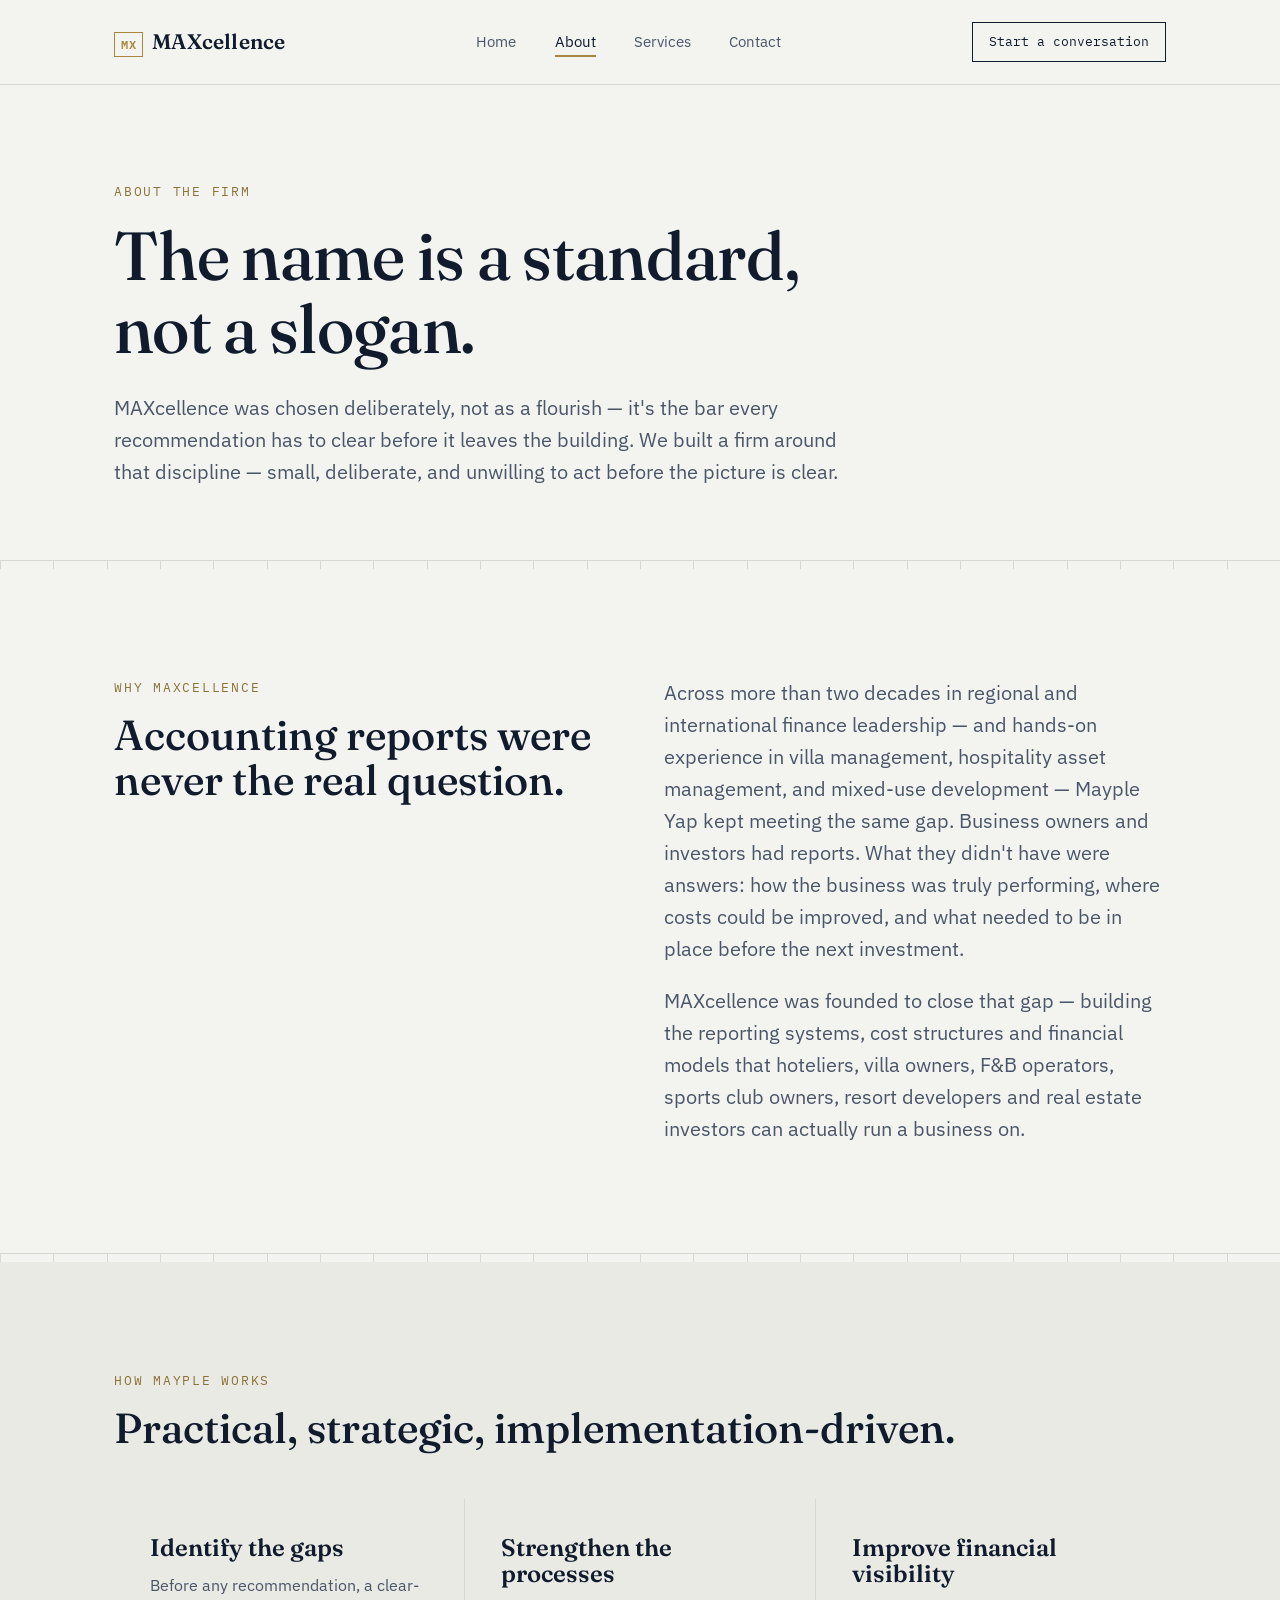
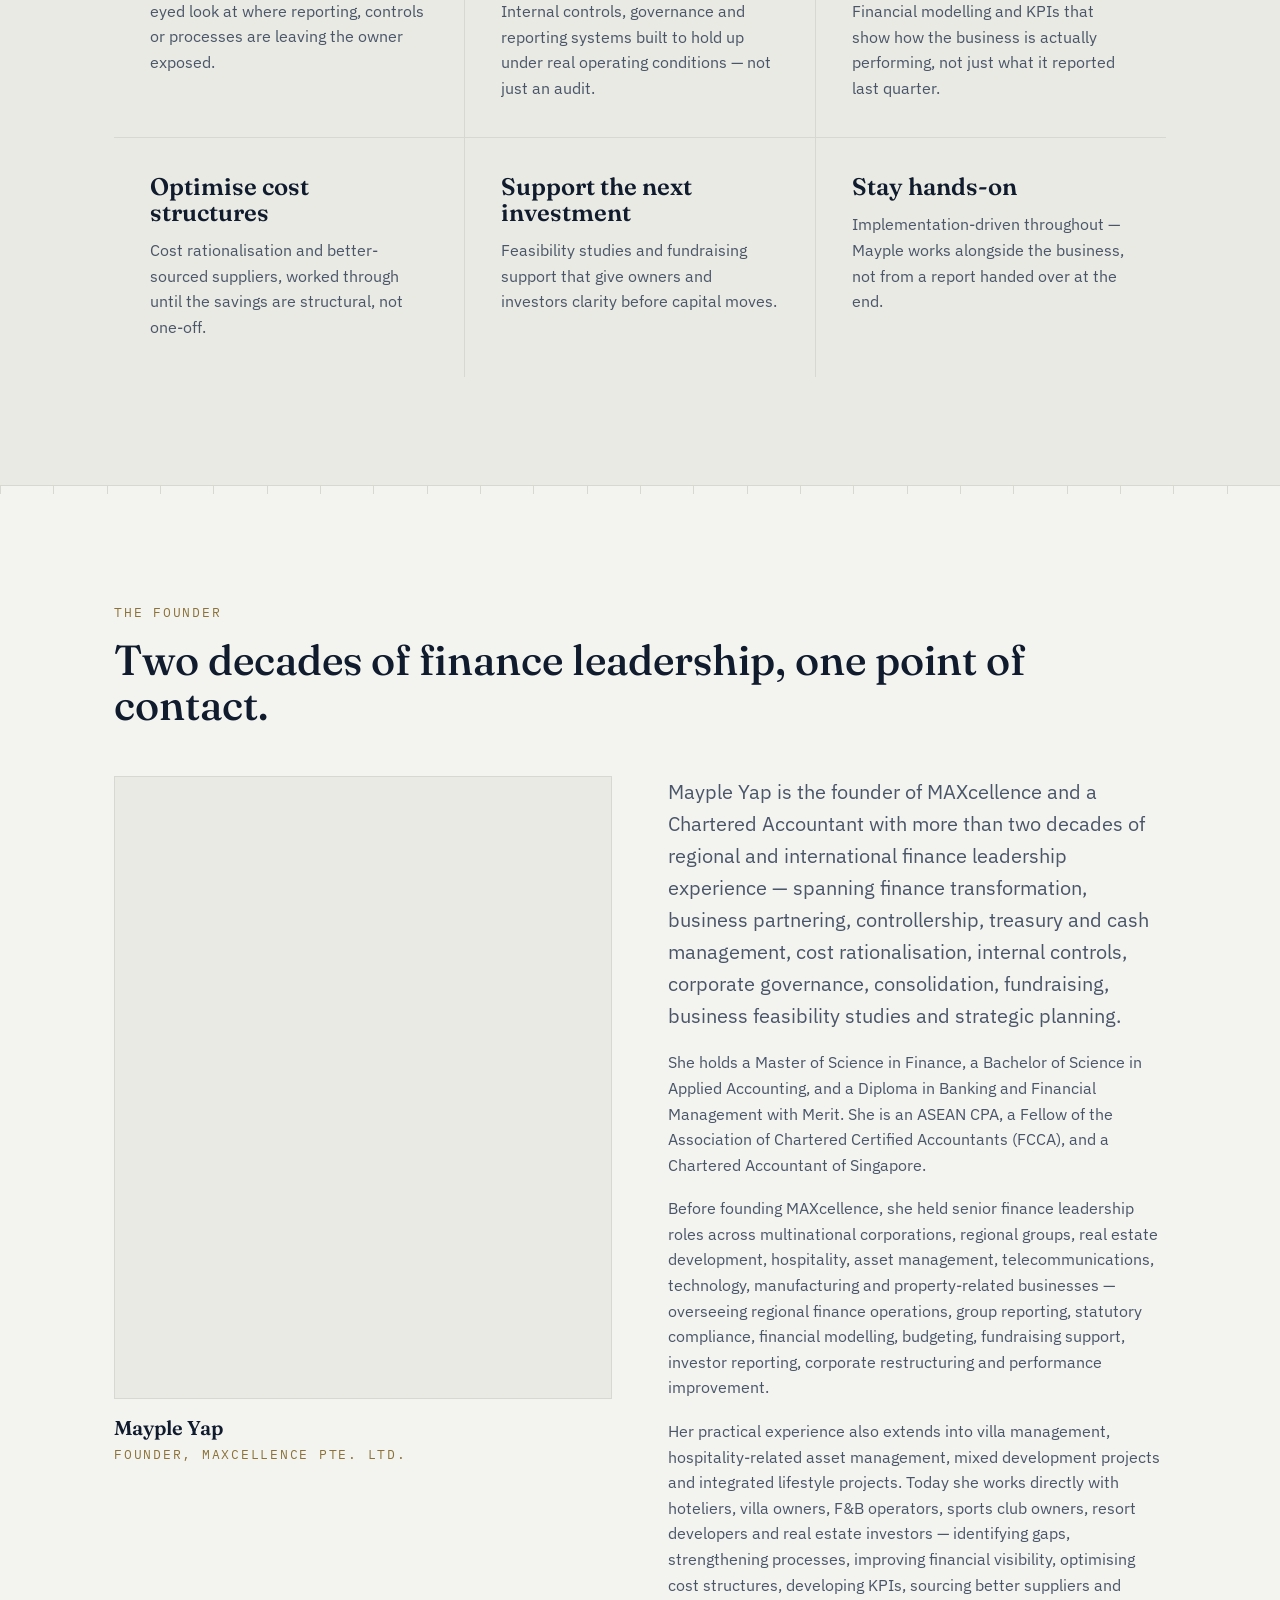
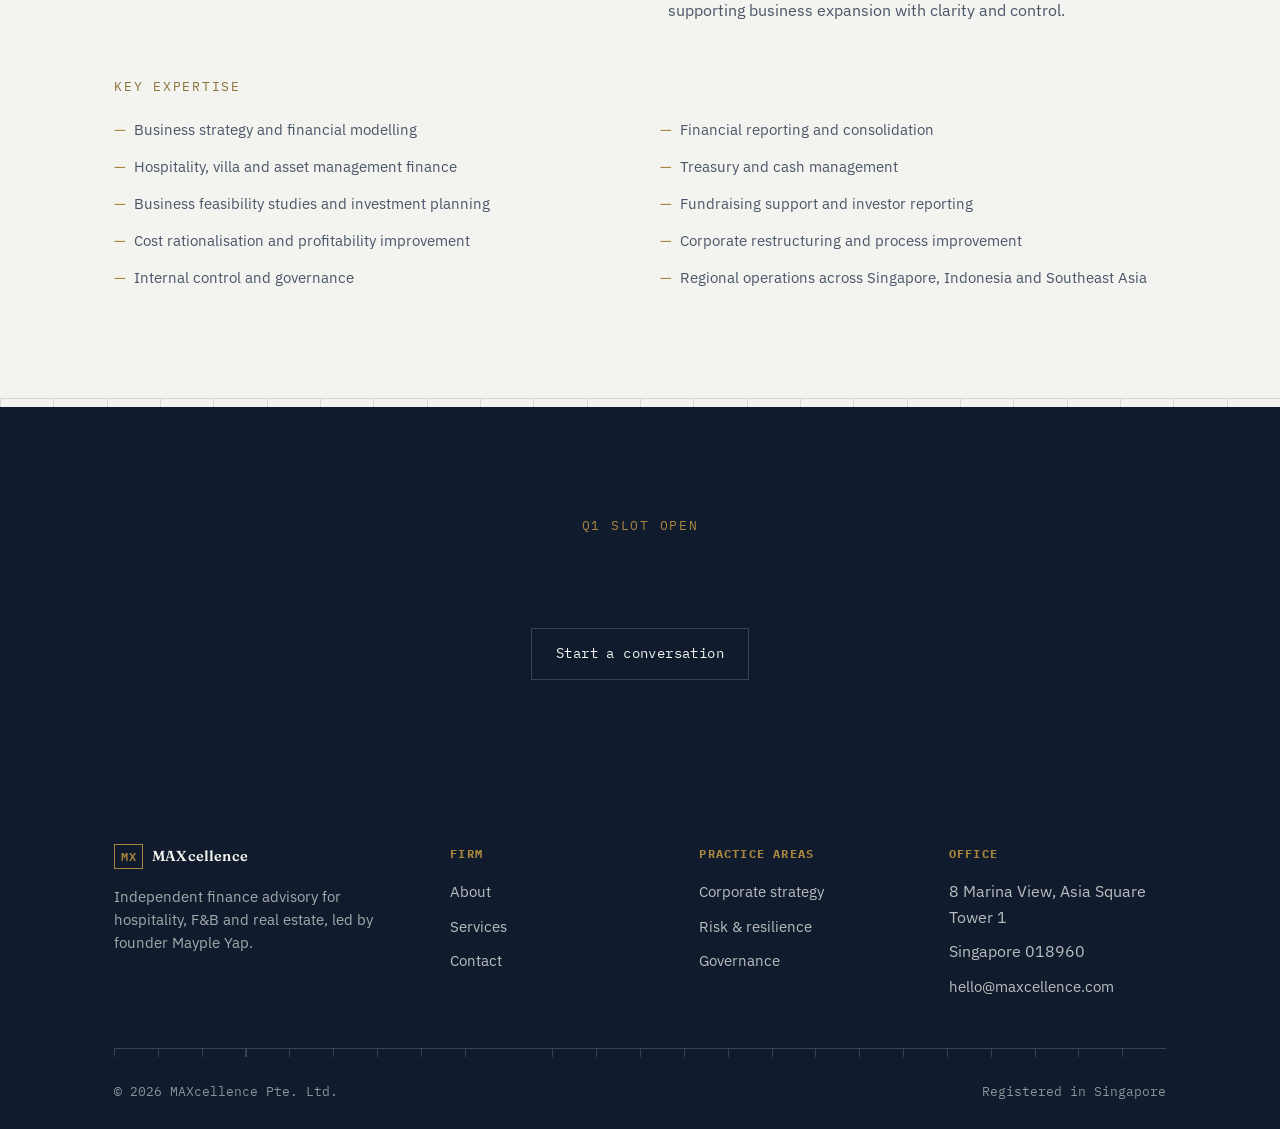
==== about.html @ d8cb6252 "Update with profile info Update with profile info" ====
<!DOCTYPE html>
<html lang="en">
<head>
<meta charset="UTF-8">
<meta name="viewport" content="width=device-width, initial-scale=1.0">
<title>About — MAXcellence</title>
<meta name="description" content="MAXcellence was founded on the idea that advisory work should be owned end to end by the people who scope it.">
<link rel="stylesheet" href="styles.css">
</head>
<body>

<nav class="site-nav">
  <div class="wrap">
    <a href="index.html" class="brand"><span class="mark">MX</span>MAXcellence</a>
    <ul class="nav-links">
      <li><a href="index.html">Home</a></li>
      <li><a href="about.html" class="active">About</a></li>
      <li><a href="services.html">Services</a></li>
      <li><a href="contact.html">Contact</a></li>
    </ul>
    <a href="contact.html" class="nav-cta">Start a conversation</a>
    <button class="nav-toggle" aria-label="Toggle menu" aria-expanded="false"><span></span><span></span><span></span></button>
  </div>
</nav>

<header>
  <div class="wrap" style="padding-top:clamp(56px,9vw,96px); padding-bottom:clamp(48px,7vw,72px);">
    <p class="eyebrow reveal">About the firm</p>
    <h1 class="reveal" style="margin-top:18px; max-width:16ch;">The name is a standard, not a slogan.</h1>
    <p class="lede reveal" style="margin-top:26px;">MAXcellence was chosen deliberately, not as a flourish — it's the bar every recommendation has to clear before it leaves the building. We built a firm around that discipline — small, deliberate, and unwilling to act before the picture is clear.</p>
  </div>
</header>
<div class="ledger"></div>

<!-- ORIGIN -->
<section>
  <div class="wrap grid-2">
    <div class="reveal">
      <p class="eyebrow">Why MAXcellence</p>
      <h2 style="margin-top:16px;">Accounting reports were never the real question.</h2>
    </div>
    <div class="reveal">
      <p class="lede">Across more than two decades in regional and international finance leadership — and hands-on experience in villa management, hospitality asset management, and mixed-use development — Mayple Yap kept meeting the same gap. Business owners and investors had reports. What they didn't have were answers: how the business was truly performing, where costs could be improved, and what needed to be in place before the next investment.</p>
      <p class="lede" style="margin-top:20px;">MAXcellence was founded to close that gap — building the reporting systems, cost structures and financial models that hoteliers, villa owners, F&amp;B operators, sports club owners, resort developers and real estate investors can actually run a business on.</p>
    </div>
  </div>
</section>

<div class="ledger"></div>

<!-- PRINCIPLES -->
<section class="section-alt">
  <div class="wrap">
    <div class="section-head reveal">
      <div>
        <p class="eyebrow">How Mayple works</p>
        <h2 style="margin-top:16px;">Practical, strategic, implementation-driven.</h2>
      </div>
    </div>
    <div class="grid-3" style="background:var(--line);">
      <div class="reveal" style="background:var(--paper-alt); padding:36px;">
        <h3>Identify the gaps</h3>
        <p style="margin-top:12px; color:var(--slate);">Before any recommendation, a clear-eyed look at where reporting, controls or processes are leaving the owner exposed.</p>
      </div>
      <div class="reveal" style="background:var(--paper-alt); padding:36px;">
        <h3>Strengthen the processes</h3>
        <p style="margin-top:12px; color:var(--slate);">Internal controls, governance and reporting systems built to hold up under real operating conditions — not just an audit.</p>
      </div>
      <div class="reveal" style="background:var(--paper-alt); padding:36px;">
        <h3>Improve financial visibility</h3>
        <p style="margin-top:12px; color:var(--slate);">Financial modelling and KPIs that show how the business is actually performing, not just what it reported last quarter.</p>
      </div>
      <div class="reveal" style="background:var(--paper-alt); padding:36px;">
        <h3>Optimise cost structures</h3>
        <p style="margin-top:12px; color:var(--slate);">Cost rationalisation and better-sourced suppliers, worked through until the savings are structural, not one-off.</p>
      </div>
      <div class="reveal" style="background:var(--paper-alt); padding:36px;">
        <h3>Support the next investment</h3>
        <p style="margin-top:12px; color:var(--slate);">Feasibility studies and fundraising support that give owners and investors clarity before capital moves.</p>
      </div>
      <div class="reveal" style="background:var(--paper-alt); padding:36px;">
        <h3>Stay hands-on</h3>
        <p style="margin-top:12px; color:var(--slate);">Implementation-driven throughout — Mayple works alongside the business, not from a report handed over at the end.</p>
      </div>
    </div>
  </div>
</section>

<div class="ledger"></div>

<!-- FOUNDER -->
<section>
  <div class="wrap">
    <div class="section-head reveal">
      <div>
        <p class="eyebrow">The founder</p>
        <h2 style="margin-top:16px;">Two decades of finance leadership, one point of contact.</h2>
      </div>
    </div>

    <div class="grid-2 reveal" style="align-items:start; gap:56px;">
      <div>
        <div style="aspect-ratio:4/5; background:var(--paper-alt); border:1px solid var(--line);"></div>
        <h3 style="margin-top:18px; font-size:20px;">Mayple Yap</h3>
        <p class="eyebrow" style="margin-top:6px;">Founder, MAXcellence Pte. Ltd.</p>
      </div>
      <div style="display:flex; flex-direction:column; gap:18px;">
        <p class="lede">Mayple Yap is the founder of MAXcellence and a Chartered Accountant with more than two decades of regional and international finance leadership experience — spanning finance transformation, business partnering, controllership, treasury and cash management, cost rationalisation, internal controls, corporate governance, consolidation, fundraising, business feasibility studies and strategic planning.</p>
        <p style="color:var(--slate);">She holds a Master of Science in Finance, a Bachelor of Science in Applied Accounting, and a Diploma in Banking and Financial Management with Merit. She is an ASEAN CPA, a Fellow of the Association of Chartered Certified Accountants (FCCA), and a Chartered Accountant of Singapore.</p>
        <p style="color:var(--slate);">Before founding MAXcellence, she held senior finance leadership roles across multinational corporations, regional groups, real estate development, hospitality, asset management, telecommunications, technology, manufacturing and property-related businesses — overseeing regional finance operations, group reporting, statutory compliance, financial modelling, budgeting, fundraising support, investor reporting, corporate restructuring and performance improvement.</p>
        <p style="color:var(--slate);">Her practical experience also extends into villa management, hospitality-related asset management, mixed development projects and integrated lifestyle projects. Today she works directly with hoteliers, villa owners, F&amp;B operators, sports club owners, resort developers and real estate investors — identifying gaps, strengthening processes, improving financial visibility, optimising cost structures, developing KPIs, sourcing better suppliers and supporting business expansion with clarity and control.</p>
      </div>
    </div>

    <div class="reveal" style="margin-top:52px;">
      <p class="eyebrow">Key expertise</p>
      <div class="grid-2" style="margin-top:22px; gap:14px 40px;">
        <ul style="list-style:none; margin:0; padding:0; display:flex; flex-direction:column; gap:13px;">
          <li style="padding-left:20px; position:relative; color:var(--slate); font-size:15px;"><span style="color:var(--brass); position:absolute; left:0;">—</span>Business strategy and financial modelling</li>
          <li style="padding-left:20px; position:relative; color:var(--slate); font-size:15px;"><span style="color:var(--brass); position:absolute; left:0;">—</span>Hospitality, villa and asset management finance</li>
          <li style="padding-left:20px; position:relative; color:var(--slate); font-size:15px;"><span style="color:var(--brass); position:absolute; left:0;">—</span>Business feasibility studies and investment planning</li>
          <li style="padding-left:20px; position:relative; color:var(--slate); font-size:15px;"><span style="color:var(--brass); position:absolute; left:0;">—</span>Cost rationalisation and profitability improvement</li>
          <li style="padding-left:20px; position:relative; color:var(--slate); font-size:15px;"><span style="color:var(--brass); position:absolute; left:0;">—</span>Internal control and governance</li>
        </ul>
        <ul style="list-style:none; margin:0; padding:0; display:flex; flex-direction:column; gap:13px;">
          <li style="padding-left:20px; position:relative; color:var(--slate); font-size:15px;"><span style="color:var(--brass); position:absolute; left:0;">—</span>Financial reporting and consolidation</li>
          <li style="padding-left:20px; position:relative; color:var(--slate); font-size:15px;"><span style="color:var(--brass); position:absolute; left:0;">—</span>Treasury and cash management</li>
          <li style="padding-left:20px; position:relative; color:var(--slate); font-size:15px;"><span style="color:var(--brass); position:absolute; left:0;">—</span>Fundraising support and investor reporting</li>
          <li style="padding-left:20px; position:relative; color:var(--slate); font-size:15px;"><span style="color:var(--brass); position:absolute; left:0;">—</span>Corporate restructuring and process improvement</li>
          <li style="padding-left:20px; position:relative; color:var(--slate); font-size:15px;"><span style="color:var(--brass); position:absolute; left:0;">—</span>Regional operations across Singapore, Indonesia and Southeast Asia</li>
        </ul>
      </div>
    </div>
  </div>
</section>

<div class="ledger"></div>

<section class="section-dark">
  <div class="wrap" style="text-align:center;">
    <p class="eyebrow on-dark reveal">Q1 slot open</p>
    <h2 class="reveal" style="margin-top:16px;">Tell us what you're deciding.</h2>
    <div class="reveal" style="margin-top:32px;">
      <a href="contact.html" class="btn on-dark">Start a conversation</a>
    </div>
  </div>
</section>

<footer class="site-footer">
  <div class="wrap">
    <div class="footer-grid">
      <div>
        <a href="index.html" class="brand" style="color:var(--paper);"><span class="mark">MX</span>MAXcellence</a>
        <p style="margin-top:16px; color:rgba(243,244,240,0.65); font-size:14.5px; max-width:32ch;">Independent finance advisory for hospitality, F&amp;B and real estate, led by founder Mayple Yap.</p>
      </div>
      <div>
        <h4>Firm</h4>
        <ul>
          <li><a href="about.html">About</a></li>
          <li><a href="services.html">Services</a></li>
          <li><a href="contact.html">Contact</a></li>
        </ul>
      </div>
      <div>
        <h4>Practice areas</h4>
        <ul>
          <li><a href="services.html">Corporate strategy</a></li>
          <li><a href="services.html">Risk &amp; resilience</a></li>
          <li><a href="services.html">Governance</a></li>
        </ul>
      </div>
      <div>
        <h4>Office</h4>
        <ul>
          <li style="color:rgba(243,244,240,0.75);">8 Marina View, Asia Square Tower 1</li>
          <li style="color:rgba(243,244,240,0.75);">Singapore 018960</li>
          <li><a href="mailto:hello@maxcellence.com">hello@maxcellence.com</a></li>
        </ul>
      </div>
    </div>
    <div class="ledger on-dark"></div>
    <div class="footer-bottom">
      <span>© 2026 MAXcellence Pte. Ltd.</span>
      <span>Registered in Singapore</span>
    </div>
  </div>
</footer>

<script src="script.js"></script>
</body>
</html>
---- styles.css ----
/* ============================================================
   MAXCELLENCE — design system
   Ink navy + brass on cool paper. Fraunces / IBM Plex Sans / Mono.
   ============================================================ */

@import url('https://fonts.googleapis.com/css2?family=Fraunces:opsz,wght@9..144,400;9..144,500;9..144,600&family=IBM+Plex+Sans:wght@400;500;600&family=IBM+Plex+Mono:wght@400;500&display=swap');

:root{
  --ink:        #101B2D;
  --steel:      #24405F;
  --paper:      #F3F4F0;
  --paper-alt:  #E9EAE4;
  --brass:      #A9863D;
  --brass-dim:  #8C7238;
  --slate:      #4A5568;
  --white:      #FFFFFF;
  --line:       #D7D8D2;
  --line-dark:  rgba(243,244,240,0.18);

  --display: 'Fraunces', serif;
  --body:    'IBM Plex Sans', sans-serif;
  --mono:    'IBM Plex Mono', monospace;

  --max: 1180px;
  --pad: clamp(24px, 5vw, 64px);
}

*, *::before, *::after{ box-sizing: border-box; }
html{ scroll-behavior: smooth; }

body{
  margin: 0;
  background: var(--paper);
  color: var(--ink);
  font-family: var(--body);
  font-size: 16px;
  line-height: 1.6;
  -webkit-font-smoothing: antialiased;
}

img{ max-width: 100%; display: block; }
a{ color: inherit; }

::selection{ background: var(--brass); color: var(--white); }

:focus-visible{
  outline: 2px solid var(--brass);
  outline-offset: 3px;
}

@media (prefers-reduced-motion: reduce){
  *{ animation-duration: 0.001ms !important; animation-iteration-count: 1 !important; transition-duration: 0.001ms !important; scroll-behavior: auto !important; }
}

.wrap{
  max-width: var(--max);
  margin: 0 auto;
  padding-left: var(--pad);
  padding-right: var(--pad);
}

/* ---------- ledger rule — signature divider ----------
   A thin rule with tick marks, standing in for the ruled
   lines of a ledger / docket page. Used wherever the page
   turns from one section of the record to the next. */
.ledger{
  --ticks: 24;
  height: 9px;
  width: 100%;
  background-image: repeating-linear-gradient(
    to right,
    var(--line) 0, var(--line) 1px,
    transparent 1px, transparent calc(100% / var(--ticks))
  );
  background-position: top left;
  background-repeat: no-repeat;
  background-size: 100% 9px;
  border-top: 1px solid var(--line);
  margin: 0;
}
.ledger.on-dark{ border-top-color: var(--line-dark); background-image: repeating-linear-gradient(to right, var(--line-dark) 0, var(--line-dark) 1px, transparent 1px, transparent calc(100% / var(--ticks))); }

/* ---------- eyebrow / index labels ---------- */
.eyebrow{
  font-family: var(--mono);
  font-size: 12.5px;
  letter-spacing: 0.14em;
  text-transform: uppercase;
  color: var(--brass-dim);
}
.eyebrow.on-dark{ color: var(--brass); }

/* ---------- nav ---------- */
.site-nav{
  position: sticky;
  top: 0;
  z-index: 50;
  background: var(--paper);
  border-bottom: 1px solid var(--line);
}
.site-nav .wrap{
  display: flex;
  align-items: center;
  justify-content: space-between;
  height: 84px;
}
.brand{
  font-family: var(--display);
  font-size: 21px;
  font-weight: 600;
  letter-spacing: 0.01em;
  text-decoration: none;
  color: var(--ink);
  display: flex;
  align-items: baseline;
  gap: 9px;
}
.brand .mark{
  font-family: var(--mono);
  font-size: 12px;
  color: var(--brass);
  border: 1px solid var(--brass);
  padding: 2px 6px;
  letter-spacing: 0.05em;
}
.nav-links{
  display: flex;
  gap: clamp(20px, 3vw, 40px);
  list-style: none;
  margin: 0; padding: 0;
  font-size: 14.5px;
}
.nav-links a{
  text-decoration: none;
  color: var(--slate);
  position: relative;
  padding-bottom: 4px;
  transition: color 0.2s ease;
}
.nav-links a:hover{ color: var(--ink); }
.nav-links a.active{ color: var(--ink); }
.nav-links a.active::after{
  content: '';
  position: absolute;
  left: 0; right: 0; bottom: -2px;
  height: 2px;
  background: var(--brass);
}
.nav-cta{
  font-family: var(--mono);
  font-size: 13px;
  text-decoration: none;
  color: var(--ink);
  border: 1px solid var(--ink);
  padding: 9px 16px;
  transition: background 0.2s ease, color 0.2s ease;
  white-space: nowrap;
}
.nav-cta:hover{ background: var(--ink); color: var(--paper); }

.nav-toggle{
  display: none;
  background: none;
  border: 1px solid var(--line);
  width: 40px; height: 40px;
  cursor: pointer;
  flex-direction: column;
  align-items: center;
  justify-content: center;
  gap: 4px;
}
.nav-toggle span{ width: 18px; height: 1.5px; background: var(--ink); }

@media (max-width: 860px){
  .nav-links, .nav-cta{ display: none; }
  .nav-toggle{ display: flex; }
  .site-nav.open .nav-links{
    display: flex;
    flex-direction: column;
    position: absolute;
    top: 84px; left: 0; right: 0;
    background: var(--paper);
    border-bottom: 1px solid var(--line);
    padding: 24px var(--pad) 8px;
    gap: 18px;
  }
  .site-nav.open .nav-cta{
    display: inline-flex;
    margin: 0 var(--pad) 24px;
    position: absolute;
    top: calc(84px + 210px);
    left: 0;
    justify-content: center;
  }
}

/* ---------- headings / type scale ---------- */
h1, h2, h3{
  font-family: var(--display);
  font-weight: 500;
  color: var(--ink);
  margin: 0;
  line-height: 1.08;
}
h1{ font-size: clamp(40px, 6vw, 68px); font-weight: 500; letter-spacing: -0.01em; }
h2{ font-size: clamp(28px, 3.6vw, 42px); }
h3{ font-size: clamp(20px, 2vw, 24px); font-weight: 600; }
p{ margin: 0; }
.lede{
  font-size: clamp(17px, 1.6vw, 20px);
  color: var(--slate);
  max-width: 62ch;
}

/* ---------- buttons ---------- */
.btn{
  display: inline-flex;
  align-items: center;
  gap: 10px;
  font-family: var(--mono);
  font-size: 13.5px;
  letter-spacing: 0.03em;
  text-decoration: none;
  padding: 14px 24px;
  border: 1px solid var(--ink);
  color: var(--ink);
  transition: background 0.2s ease, color 0.2s ease, border-color 0.2s ease;
}
.btn:hover{ background: var(--ink); color: var(--paper); }
.btn.primary{ background: var(--ink); color: var(--paper); }
.btn.primary:hover{ background: var(--steel); border-color: var(--steel); }
.btn.on-dark{ border-color: var(--line-dark); color: var(--paper); }
.btn.on-dark:hover{ background: var(--paper); color: var(--ink); }

/* ---------- sections ---------- */
section{ padding: clamp(56px, 9vw, 108px) 0; }
.section-alt{ background: var(--paper-alt); }
.section-dark{ background: var(--ink); color: var(--paper); }
.section-dark .slate-on-dark{ color: rgba(243,244,240,0.68); }

.section-head{
  display: flex;
  justify-content: space-between;
  align-items: flex-end;
  gap: 32px;
  flex-wrap: wrap;
  margin-bottom: 48px;
}

/* ---------- footer ---------- */
.site-footer{
  background: var(--ink);
  color: var(--paper);
  padding: 56px 0 28px;
}
.footer-grid{
  display: grid;
  grid-template-columns: 1.4fr 1fr 1fr 1fr;
  gap: 32px;
  padding-bottom: 40px;
}
.footer-grid h4{
  font-family: var(--mono);
  font-size: 12px;
  letter-spacing: 0.1em;
  text-transform: uppercase;
  color: var(--brass);
  margin: 0 0 16px;
}
.footer-grid ul{ list-style: none; margin: 0; padding: 0; }
.footer-grid li{ margin-bottom: 9px; }
.footer-grid a{ text-decoration: none; color: rgba(243,244,240,0.75); font-size: 14.5px; transition: color 0.2s ease; }
.footer-grid a:hover{ color: var(--paper); }
.footer-bottom{
  display: flex;
  justify-content: space-between;
  align-items: center;
  padding-top: 24px;
  font-family: var(--mono);
  font-size: 12.5px;
  color: rgba(243,244,240,0.55);
  flex-wrap: wrap;
  gap: 12px;
}
@media (max-width: 760px){
  .footer-grid{ grid-template-columns: 1fr 1fr; }
}

/* ---------- reveal-on-scroll ---------- */
.reveal{
  opacity: 0;
  transform: translateY(14px);
  transition: opacity 0.7s ease, transform 0.7s ease;
}
.reveal.in{ opacity: 1; transform: translateY(0); }

/* ---------- utility ---------- */
.grid-2{ display: grid; grid-template-columns: 1fr 1fr; gap: 48px; }
.grid-3{ display: grid; grid-template-columns: repeat(3, 1fr); gap: 1px; background: var(--line); }
.grid-4{ display: grid; grid-template-columns: repeat(4, 1fr); gap: 40px; }
@media (max-width: 860px){
  .grid-2{ grid-template-columns: 1fr; }
  .grid-3{ grid-template-columns: 1fr; }
  .grid-4{ grid-template-columns: 1fr 1fr; }
}
@media (max-width: 560px){
  .grid-4{ grid-template-columns: 1fr; }
}

/* ============================================================
   HERO SLIDESHOW — full-width crossfading photos with per-slide
   captions. JS toggles an "active" class every 4s; CSS just
   handles the crossfade transition and control styling.
   ============================================================ */
.hero{
  position: relative;
  height: 94vh;
  min-height: 620px;
  max-height: 960px;
  overflow: hidden;
  color: var(--paper);
}
.hero-slide{
  position: absolute;
  inset: 0;
  background-size: cover;
  background-position: center;
  opacity: 0;
  transition: opacity 1s ease;
}
.hero-slide.active{ opacity: 1; }

.hero::before{
  content: '';
  position: absolute;
  inset: 0;
  background: linear-gradient(180deg, rgba(16,27,45,0.32) 0%, rgba(16,27,45,0.38) 42%, rgba(16,27,45,0.90) 100%);
  z-index: 1;
}

.hero-caption{ position: absolute; inset: 0; z-index: 2; }
.caption-item{
  position: absolute;
  inset: 0;
  display: flex;
  flex-direction: column;
  justify-content: flex-end;
  padding: var(--pad);
  padding-bottom: 150px;
  opacity: 0;
  transition: opacity 0.8s ease;
}
.caption-item.active{ opacity: 1; }
.caption-item h1{ color: var(--paper); max-width: 17ch; }
.caption-item .lede{ color: rgba(243,244,240,0.86); margin-top: 20px; max-width: 52ch; }

.hero-cta{
  position: absolute;
  left: 0; right: 0; bottom: 0;
  z-index: 3;
  padding: var(--pad);
  padding-top: 0;
  padding-bottom: 96px;
  display: flex;
  gap: 16px;
  flex-wrap: wrap;
}

/* controls row: dots (left) + play/pause (right) */
.hero-controls{
  position: absolute;
  left: 0; right: 0; bottom: 0;
  z-index: 4;
  padding: 0 var(--pad) 28px;
  display: flex;
  align-items: center;
  justify-content: space-between;
}
.hero-dots{ display: flex; gap: 8px; }
.hero-dots button{
  width: 22px; height: 2px;
  padding: 0;
  border: 0;
  background: rgba(243,244,240,0.35);
  cursor: pointer;
  transition: background 0.2s ease;
}
.hero-dots button.active{ background: var(--brass); }

.hero-toggle{
  width: 40px; height: 40px;
  border: 1px solid rgba(243,244,240,0.5);
  background: rgba(16,27,45,0.35);
  color: var(--paper);
  display: flex;
  align-items: center;
  justify-content: center;
  cursor: pointer;
  transition: background 0.2s ease, border-color 0.2s ease;
}
.hero-toggle:hover{ background: rgba(16,27,45,0.55); border-color: var(--paper); }
.hero-toggle svg{ width: 13px; height: 13px; fill: var(--paper); }

@media (max-width: 760px){
  .hero{ height: 100vh; min-height: 580px; }
  .caption-item{ padding-bottom: 168px; }
  .hero-cta{ padding-bottom: 108px; }
}

/* ---------- service showcase: alternating photo + copy ---------- */
.service-row{
  display: grid;
  grid-template-columns: 1fr 1fr;
  border-top: 1px solid var(--line);
}
.service-row:last-child{ border-bottom: 1px solid var(--line); }
.service-row .service-photo{ position: relative; min-height: 380px; overflow: hidden; }
.service-row .service-photo img{
  width: 100%; height: 100%;
  object-fit: cover;
  position: absolute; inset: 0;
}
.service-row .service-text{
  padding: 56px clamp(24px,5vw,64px);
  display: flex;
  flex-direction: column;
  justify-content: center;
}
.service-row.reverse .service-photo{ order: 2; }
.service-row.reverse .service-text{ order: 1; }

@media (max-width: 860px){
  .service-row, .service-row.reverse{ grid-template-columns: 1fr; }
  .service-row .service-photo, .service-row.reverse .service-photo{ order: 1; min-height: 260px; }
  .service-row .service-text, .service-row.reverse .service-text{ order: 2; padding: 40px var(--pad); }
}
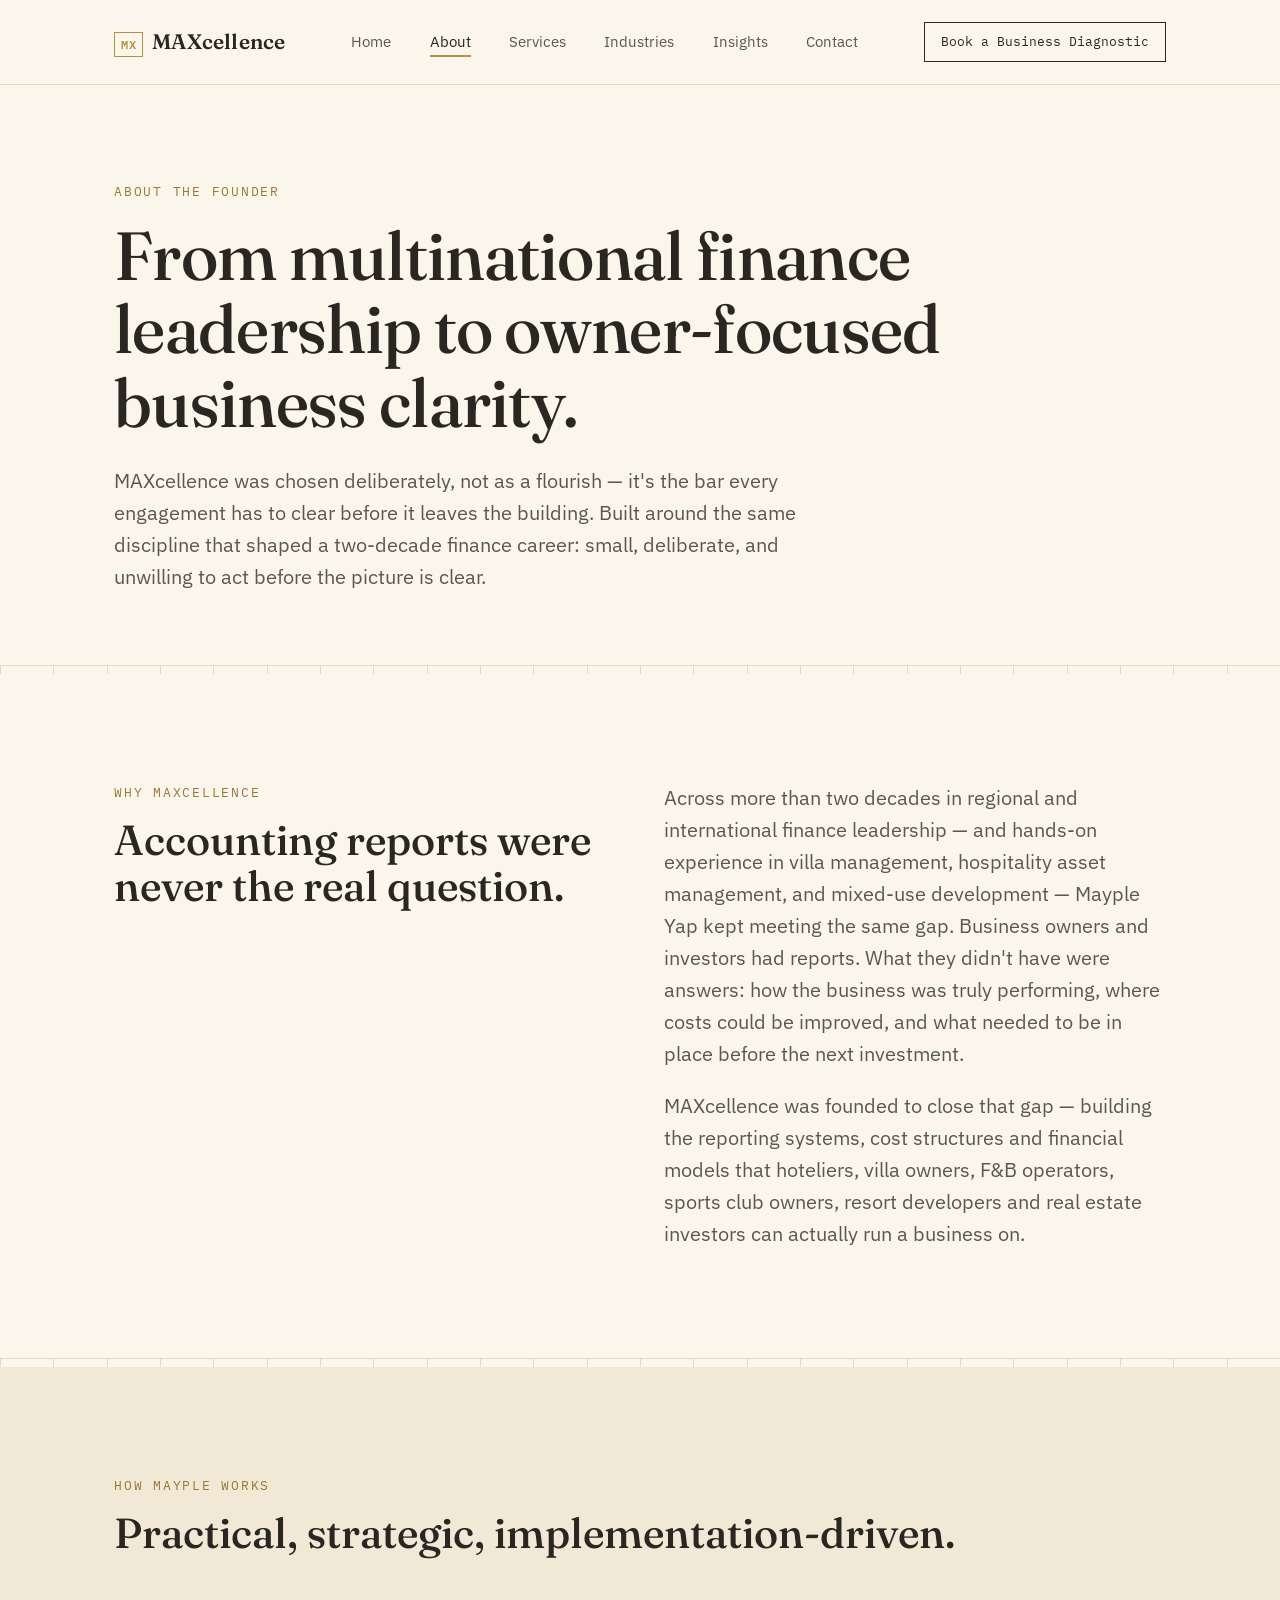
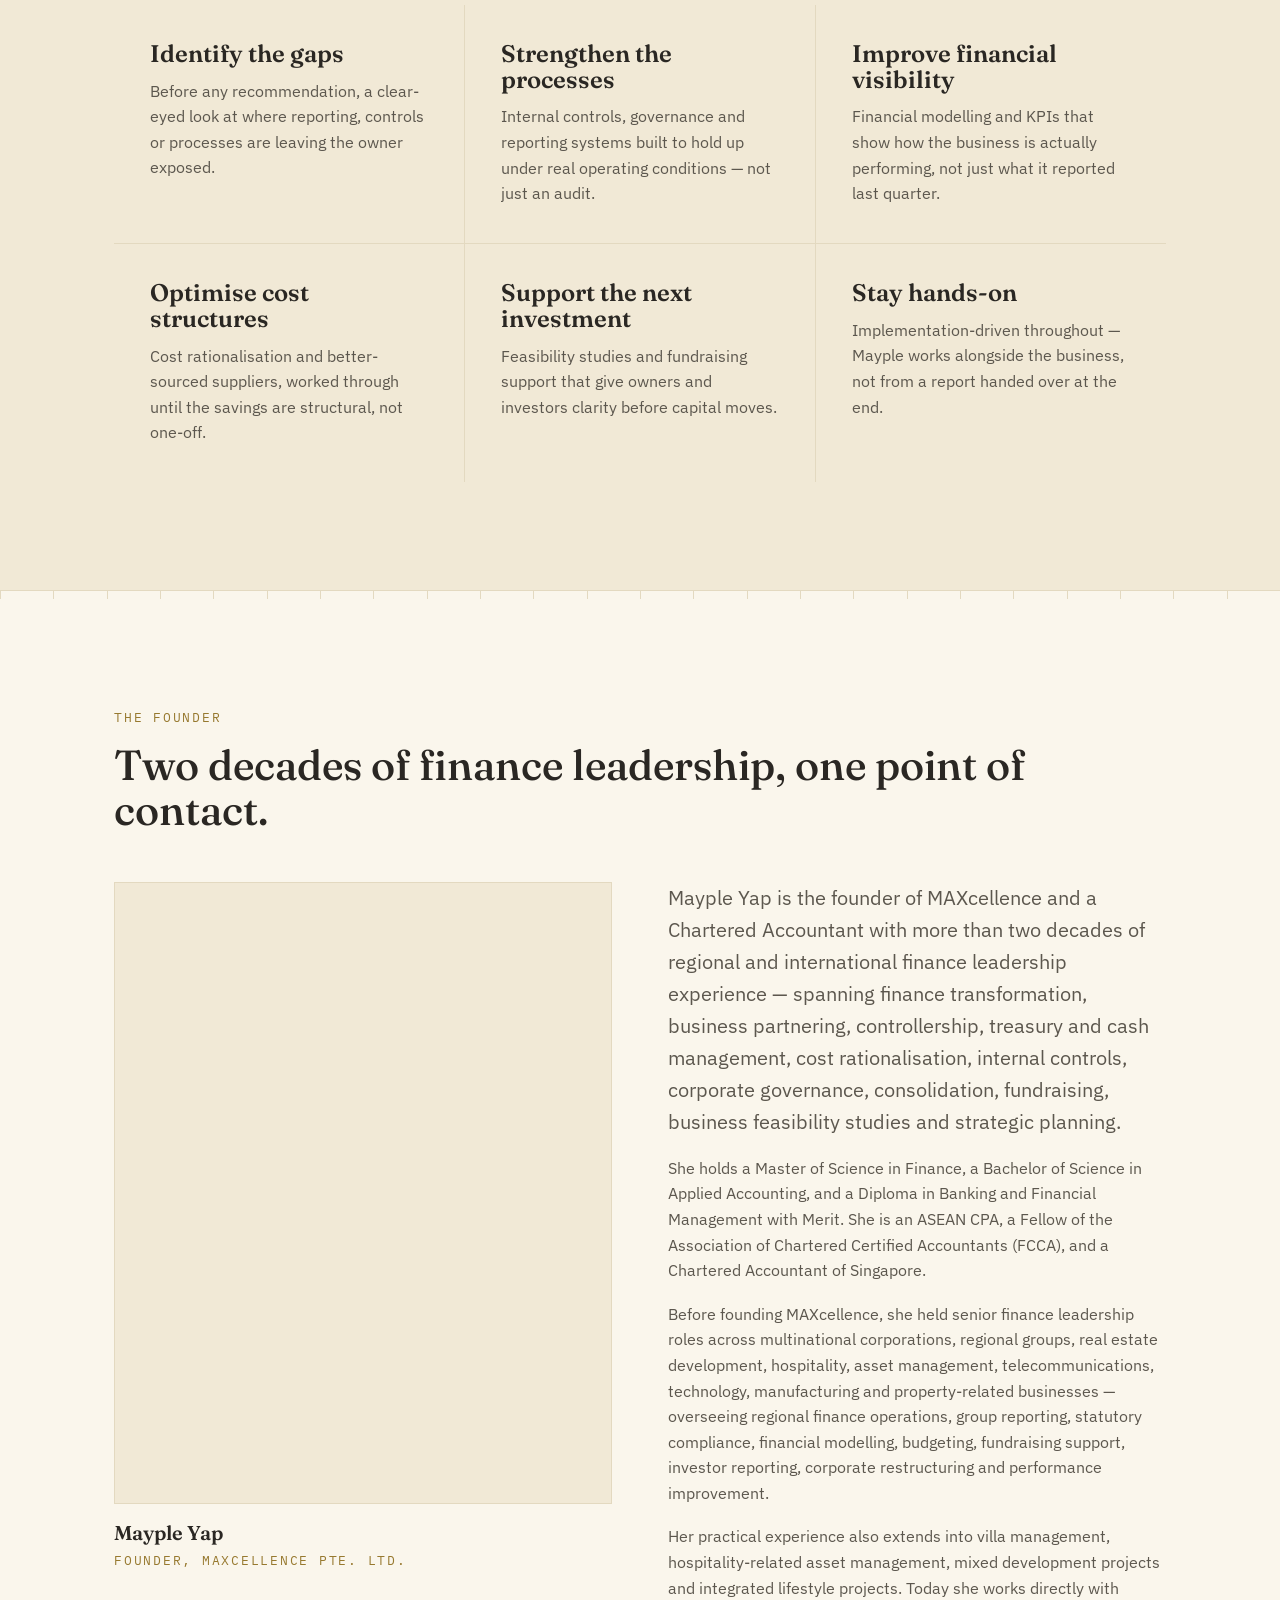
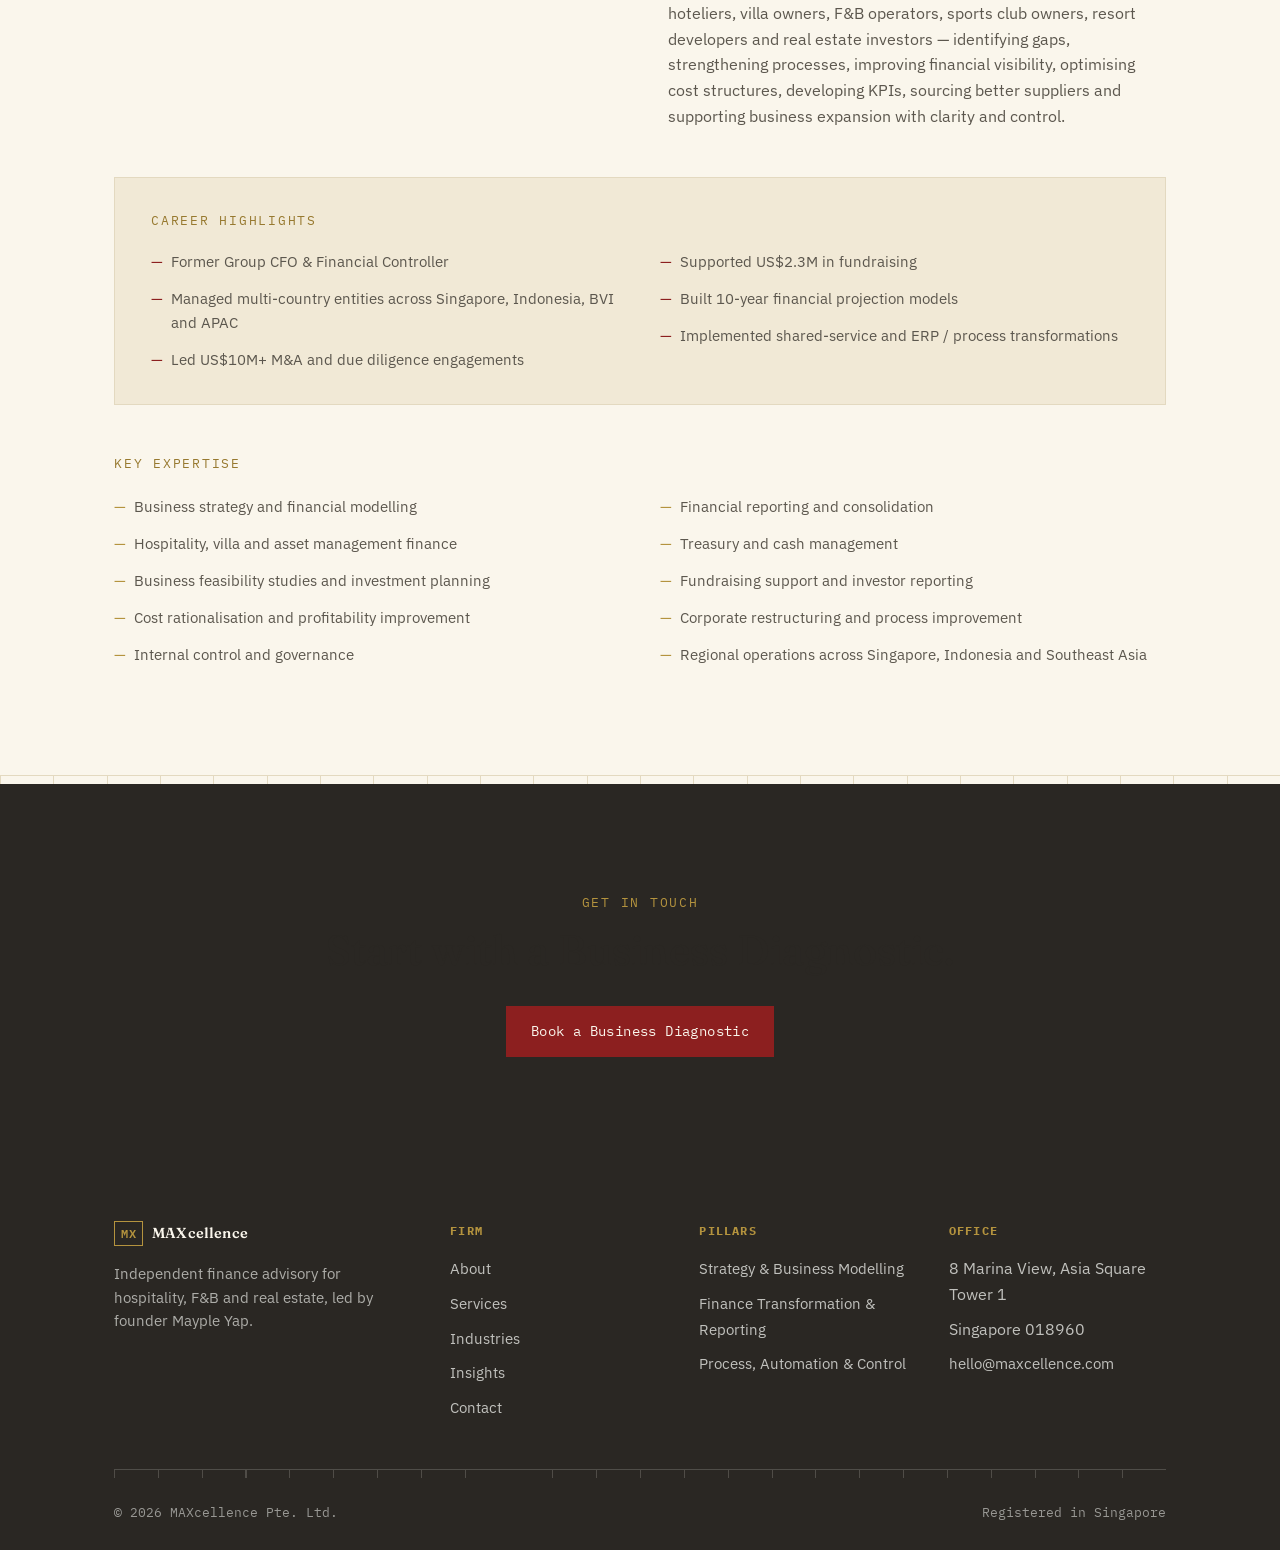
==== commit 2832b216: "update info update info" ====
--- a/about.html
+++ b/about.html
@@ -3,8 +3,8 @@
 <head>
 <meta charset="UTF-8">
 <meta name="viewport" content="width=device-width, initial-scale=1.0">
-<title>About — MAXcellence</title>
-<meta name="description" content="MAXcellence was founded on the idea that advisory work should be owned end to end by the people who scope it.">
+<title>About — Mayple Yap, Founder of MAXcellence</title>
+<meta name="description" content="From multinational finance leadership to owner-focused business clarity — the story and credentials behind MAXcellence founder Mayple Yap.">
 <link rel="stylesheet" href="styles.css">
 </head>
 <body>
@@ -16,18 +16,20 @@
       <li><a href="index.html">Home</a></li>
       <li><a href="about.html" class="active">About</a></li>
       <li><a href="services.html">Services</a></li>
+      <li><a href="industries.html">Industries</a></li>
+      <li><a href="insights.html">Insights</a></li>
       <li><a href="contact.html">Contact</a></li>
     </ul>
-    <a href="contact.html" class="nav-cta">Start a conversation</a>
+    <a href="contact.html" class="nav-cta">Book a Business Diagnostic</a>
     <button class="nav-toggle" aria-label="Toggle menu" aria-expanded="false"><span></span><span></span><span></span></button>
   </div>
 </nav>
 
 <header>
   <div class="wrap" style="padding-top:clamp(56px,9vw,96px); padding-bottom:clamp(48px,7vw,72px);">
-    <p class="eyebrow reveal">About the firm</p>
-    <h1 class="reveal" style="margin-top:18px; max-width:16ch;">The name is a standard, not a slogan.</h1>
-    <p class="lede reveal" style="margin-top:26px;">MAXcellence was chosen deliberately, not as a flourish — it's the bar every recommendation has to clear before it leaves the building. We built a firm around that discipline — small, deliberate, and unwilling to act before the picture is clear.</p>
+    <p class="eyebrow reveal">About the founder</p>
+    <h1 class="reveal" style="margin-top:18px; max-width:20ch;">From multinational finance leadership to owner-focused business clarity.</h1>
+    <p class="lede reveal" style="margin-top:26px;">MAXcellence was chosen deliberately, not as a flourish — it's the bar every engagement has to clear before it leaves the building. Built around the same discipline that shaped a two-decade finance career: small, deliberate, and unwilling to act before the picture is clear.</p>
   </div>
 </header>
 <div class="ledger"></div>
@@ -112,7 +114,23 @@
       </div>
     </div>
 
-    <div class="reveal" style="margin-top:52px;">
+    <div class="reveal" style="margin-top:48px; background:var(--paper-alt); border:1px solid var(--line); padding:32px 36px;">
+      <p class="eyebrow">Career highlights</p>
+      <div class="grid-2" style="margin-top:20px; gap:14px 40px;">
+        <ul style="list-style:none; margin:0; padding:0; display:flex; flex-direction:column; gap:13px;">
+          <li style="padding-left:20px; position:relative; color:var(--slate); font-size:15px;"><span style="color:var(--red); position:absolute; left:0;">—</span>Former Group CFO &amp; Financial Controller</li>
+          <li style="padding-left:20px; position:relative; color:var(--slate); font-size:15px;"><span style="color:var(--red); position:absolute; left:0;">—</span>Managed multi-country entities across Singapore, Indonesia, BVI and APAC</li>
+          <li style="padding-left:20px; position:relative; color:var(--slate); font-size:15px;"><span style="color:var(--red); position:absolute; left:0;">—</span>Led US$10M+ M&amp;A and due diligence engagements</li>
+        </ul>
+        <ul style="list-style:none; margin:0; padding:0; display:flex; flex-direction:column; gap:13px;">
+          <li style="padding-left:20px; position:relative; color:var(--slate); font-size:15px;"><span style="color:var(--red); position:absolute; left:0;">—</span>Supported US$2.3M in fundraising</li>
+          <li style="padding-left:20px; position:relative; color:var(--slate); font-size:15px;"><span style="color:var(--red); position:absolute; left:0;">—</span>Built 10-year financial projection models</li>
+          <li style="padding-left:20px; position:relative; color:var(--slate); font-size:15px;"><span style="color:var(--red); position:absolute; left:0;">—</span>Implemented shared-service and ERP / process transformations</li>
+        </ul>
+      </div>
+    </div>
+
+    <div class="reveal" style="margin-top:48px;">
       <p class="eyebrow">Key expertise</p>
       <div class="grid-2" style="margin-top:22px; gap:14px 40px;">
         <ul style="list-style:none; margin:0; padding:0; display:flex; flex-direction:column; gap:13px;">
@@ -138,10 +156,10 @@
 
 <section class="section-dark">
   <div class="wrap" style="text-align:center;">
-    <p class="eyebrow on-dark reveal">Q1 slot open</p>
-    <h2 class="reveal" style="margin-top:16px;">Tell us what you're deciding.</h2>
+    <p class="eyebrow on-dark reveal">Get in touch</p>
+    <h2 class="reveal" style="margin-top:16px;">Start with a Business Diagnostic.</h2>
     <div class="reveal" style="margin-top:32px;">
-      <a href="contact.html" class="btn on-dark">Start a conversation</a>
+      <a href="contact.html" class="btn cta-red">Book a Business Diagnostic</a>
     </div>
   </div>
 </section>
@@ -158,15 +176,17 @@
         <ul>
           <li><a href="about.html">About</a></li>
           <li><a href="services.html">Services</a></li>
+          <li><a href="industries.html">Industries</a></li>
+          <li><a href="insights.html">Insights</a></li>
           <li><a href="contact.html">Contact</a></li>
         </ul>
       </div>
       <div>
-        <h4>Practice areas</h4>
+        <h4>Pillars</h4>
         <ul>
-          <li><a href="services.html">Corporate strategy</a></li>
-          <li><a href="services.html">Risk &amp; resilience</a></li>
-          <li><a href="services.html">Governance</a></li>
+          <li><a href="services.html">Strategy &amp; Business Modelling</a></li>
+          <li><a href="services.html">Finance Transformation &amp; Reporting</a></li>
+          <li><a href="services.html">Process, Automation &amp; Control</a></li>
         </ul>
       </div>
       <div>
--- a/styles.css
+++ b/styles.css
@@ -1,21 +1,25 @@
 /* ============================================================
    MAXCELLENCE — design system
-   Ink navy + brass on cool paper. Fraunces / IBM Plex Sans / Mono.
+   Deep charcoal + champagne gold on warm ivory, with a single
+   corporate-red accent reserved for primary CTAs and ticks.
+   Fraunces / IBM Plex Sans / Mono.
    ============================================================ */
 
 @import url('https://fonts.googleapis.com/css2?family=Fraunces:opsz,wght@9..144,400;9..144,500;9..144,600&family=IBM+Plex+Sans:wght@400;500;600&family=IBM+Plex+Mono:wght@400;500&display=swap');
 
 :root{
-  --ink:        #101B2D;
-  --steel:      #24405F;
-  --paper:      #F3F4F0;
-  --paper-alt:  #E9EAE4;
-  --brass:      #A9863D;
-  --brass-dim:  #8C7238;
-  --slate:      #4A5568;
+  --ink:        #2A2723;  /* deep charcoal — text, logo, nav, dark sections */
+  --steel:      #443F37;  /* charcoal hover shade */
+  --paper:      #FAF6EC;  /* warm ivory background */
+  --paper-alt:  #F1E9D6;  /* deeper ivory for alt sections */
+  --brass:      #B4933E;  /* champagne gold — dividers, premium highlights */
+  --brass-dim:  #97792F;
+  --red:        #8C1F1F;  /* corporate red — single accent, primary CTA only */
+  --red-dim:    #6E1818;
+  --slate:      #5C574E;
   --white:      #FFFFFF;
-  --line:       #D7D8D2;
-  --line-dark:  rgba(243,244,240,0.18);
+  --line:       #E3D9C0;
+  --line-dark:  rgba(250,246,236,0.18);
 
   --display: 'Fraunces', serif;
   --body:    'IBM Plex Sans', sans-serif;
@@ -231,6 +235,10 @@
 .btn.primary:hover{ background: var(--steel); border-color: var(--steel); }
 .btn.on-dark{ border-color: var(--line-dark); color: var(--paper); }
 .btn.on-dark:hover{ background: var(--paper); color: var(--ink); }
+.btn.cta-red{ background: var(--red); border-color: var(--red); color: var(--paper); }
+.btn.cta-red:hover{ background: var(--red-dim); border-color: var(--red-dim); }
+.btn.outline-on-dark{ border-color: rgba(250,246,236,0.55); color: var(--paper); background: transparent; }
+.btn.outline-on-dark:hover{ background: rgba(250,246,236,0.12); border-color: var(--paper); }
 
 /* ---------- sections ---------- */
 section{ padding: clamp(56px, 9vw, 108px) 0; }
@@ -434,3 +442,92 @@
   .service-row .service-photo, .service-row.reverse .service-photo{ order: 1; min-height: 260px; }
   .service-row .service-text, .service-row.reverse .service-text{ order: 2; padding: 40px var(--pad); }
 }
+
+/* ---------- trust strip: credentials bar below hero ---------- */
+.trust-strip{
+  background: var(--ink);
+  border-bottom: 1px solid var(--line-dark);
+}
+.trust-strip .wrap{
+  display: flex;
+  flex-wrap: wrap;
+  gap: 12px 0;
+  padding-top: 22px;
+  padding-bottom: 22px;
+}
+.trust-strip span{
+  font-family: var(--mono);
+  font-size: 12.5px;
+  letter-spacing: 0.04em;
+  color: rgba(250,246,236,0.82);
+  padding: 0 22px;
+  border-right: 1px solid var(--line-dark);
+  white-space: nowrap;
+}
+.trust-strip span:last-child{ border-right: none; }
+.trust-strip span:first-child{ padding-left: 0; }
+@media (max-width: 860px){
+  .trust-strip span{ padding: 0 14px; border-right: none; }
+}
+
+/* ---------- pillar cards (services overview) ---------- */
+.pillar-card{
+  background: var(--paper-alt);
+  border: 1px solid var(--line);
+  padding: 40px 36px;
+  display: flex;
+  flex-direction: column;
+  height: 100%;
+}
+.pillar-card .pillar-num{
+  font-family: var(--mono);
+  font-size: 12.5px;
+  color: var(--brass-dim);
+  letter-spacing: 0.1em;
+}
+.pillar-card ul{ list-style: none; margin: 18px 0 0; padding: 0; display: flex; flex-direction: column; gap: 9px; }
+.pillar-card li{ padding-left: 18px; position: relative; color: var(--slate); font-size: 14.5px; }
+.pillar-card li::before{ content: '—'; position: absolute; left: 0; color: var(--brass); }
+.pillar-card .pillar-outcome{
+  margin-top: 22px;
+  padding-top: 18px;
+  border-top: 1px solid var(--line);
+  font-size: 14px;
+  color: var(--slate);
+}
+.pillar-card .pillar-outcome b{ color: var(--ink); font-weight: 600; }
+
+/* ---------- industry tiles ---------- */
+.industry-tile{
+  background: var(--paper-alt);
+  border: 1px solid var(--line);
+  padding: 32px 28px;
+  transition: border-color 0.2s ease, background 0.2s ease;
+}
+.industry-tile:hover{ border-color: var(--brass); background: var(--white); }
+.industry-tile .tile-num{
+  font-family: var(--mono);
+  font-size: 12px;
+  color: var(--brass-dim);
+  letter-spacing: 0.08em;
+}
+
+/* ---------- insight / article cards ---------- */
+.insight-card{
+  border-top: 1px solid var(--line);
+  padding: 30px 0;
+  display: grid;
+  grid-template-columns: 100px 1fr;
+  gap: 24px;
+  align-items: baseline;
+}
+.insight-card:last-child{ border-bottom: 1px solid var(--line); }
+.insight-card .insight-tag{
+  font-family: var(--mono);
+  font-size: 12px;
+  color: var(--brass-dim);
+  letter-spacing: 0.06em;
+}
+@media (max-width: 640px){
+  .insight-card{ grid-template-columns: 1fr; gap: 8px; }
+}
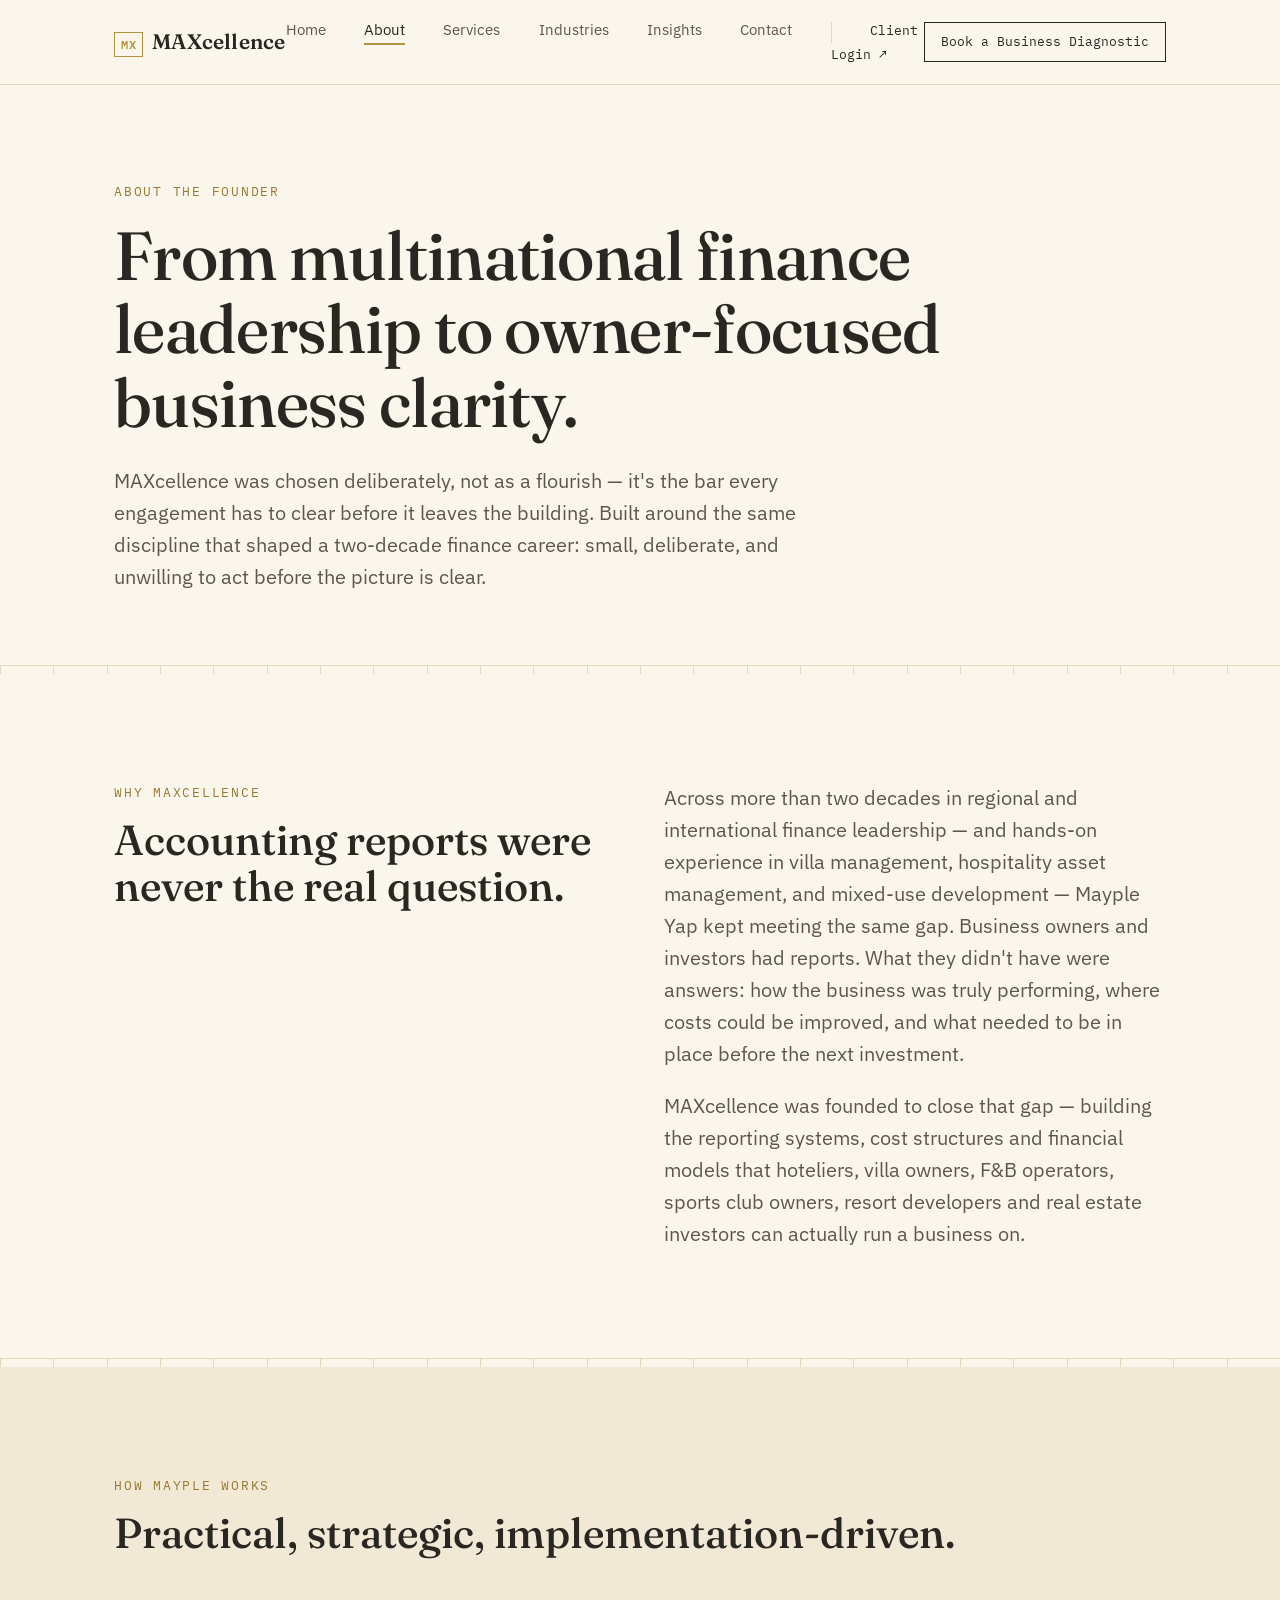
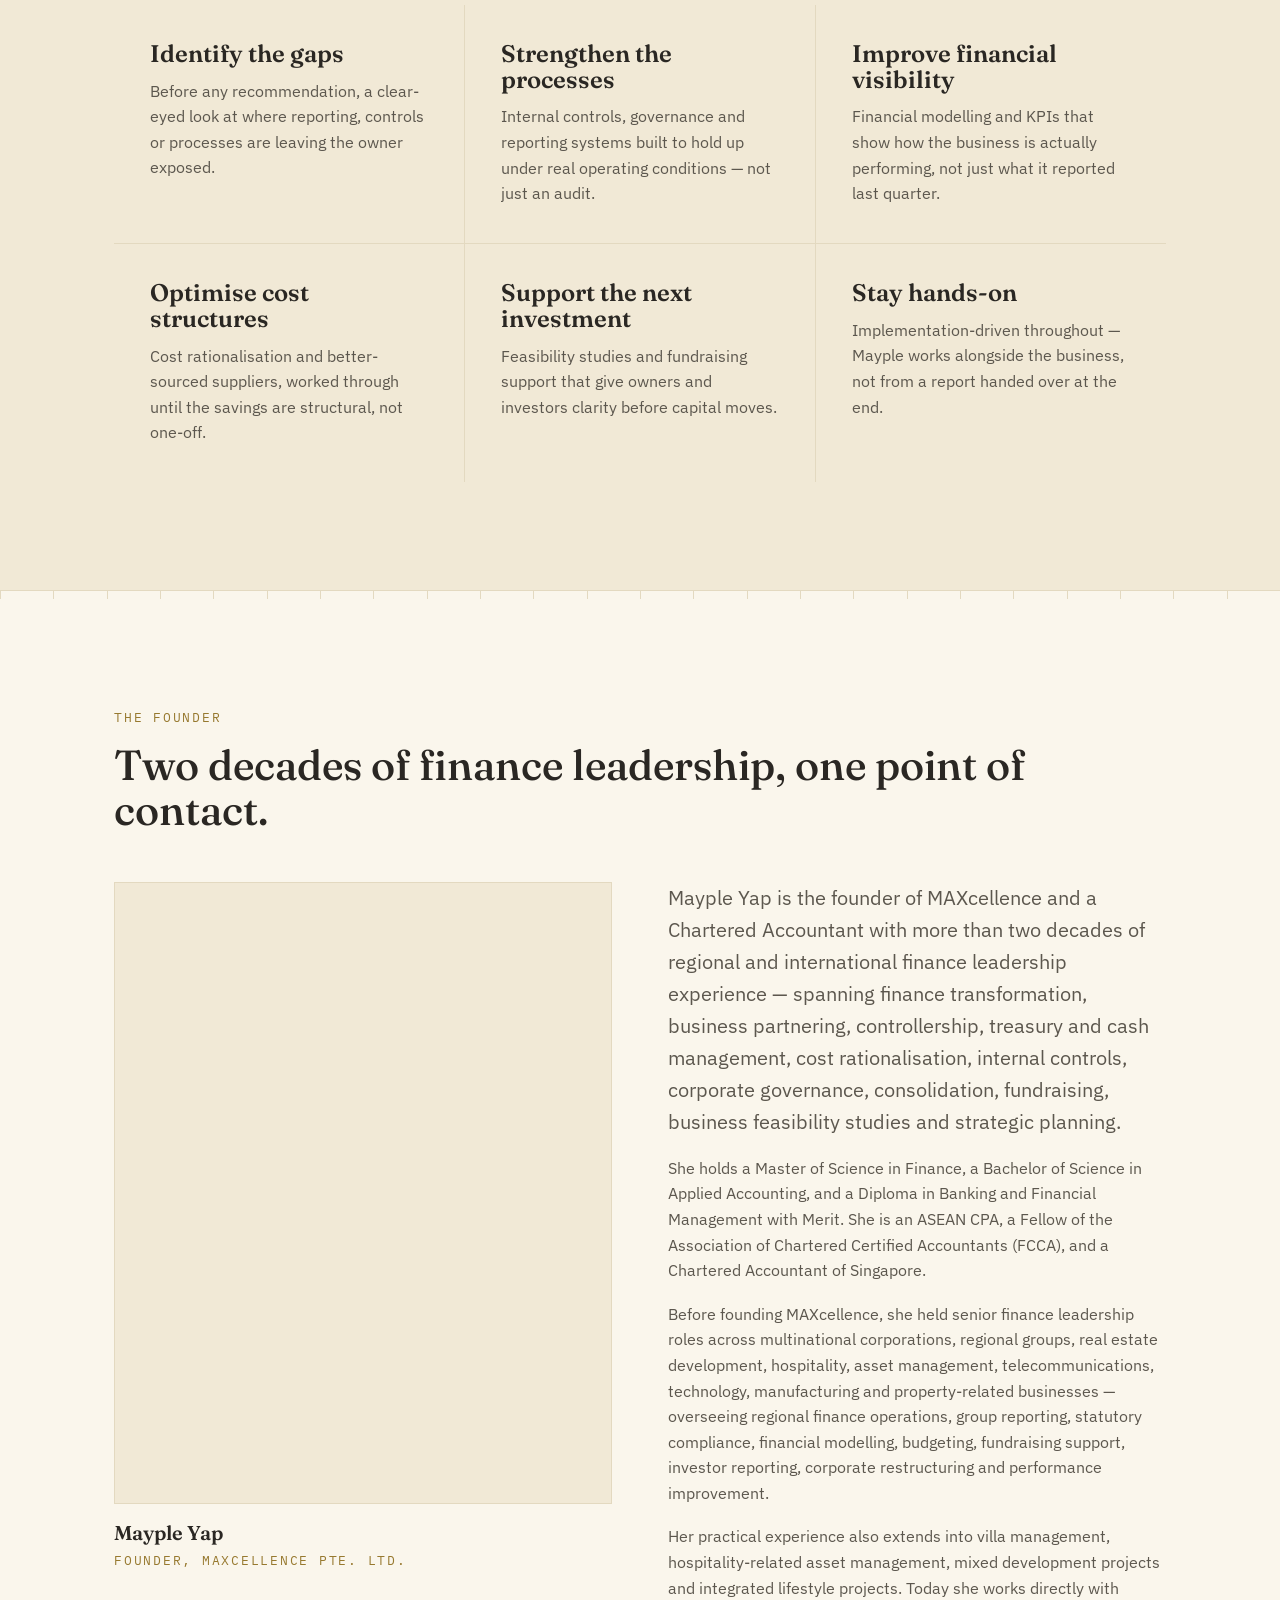
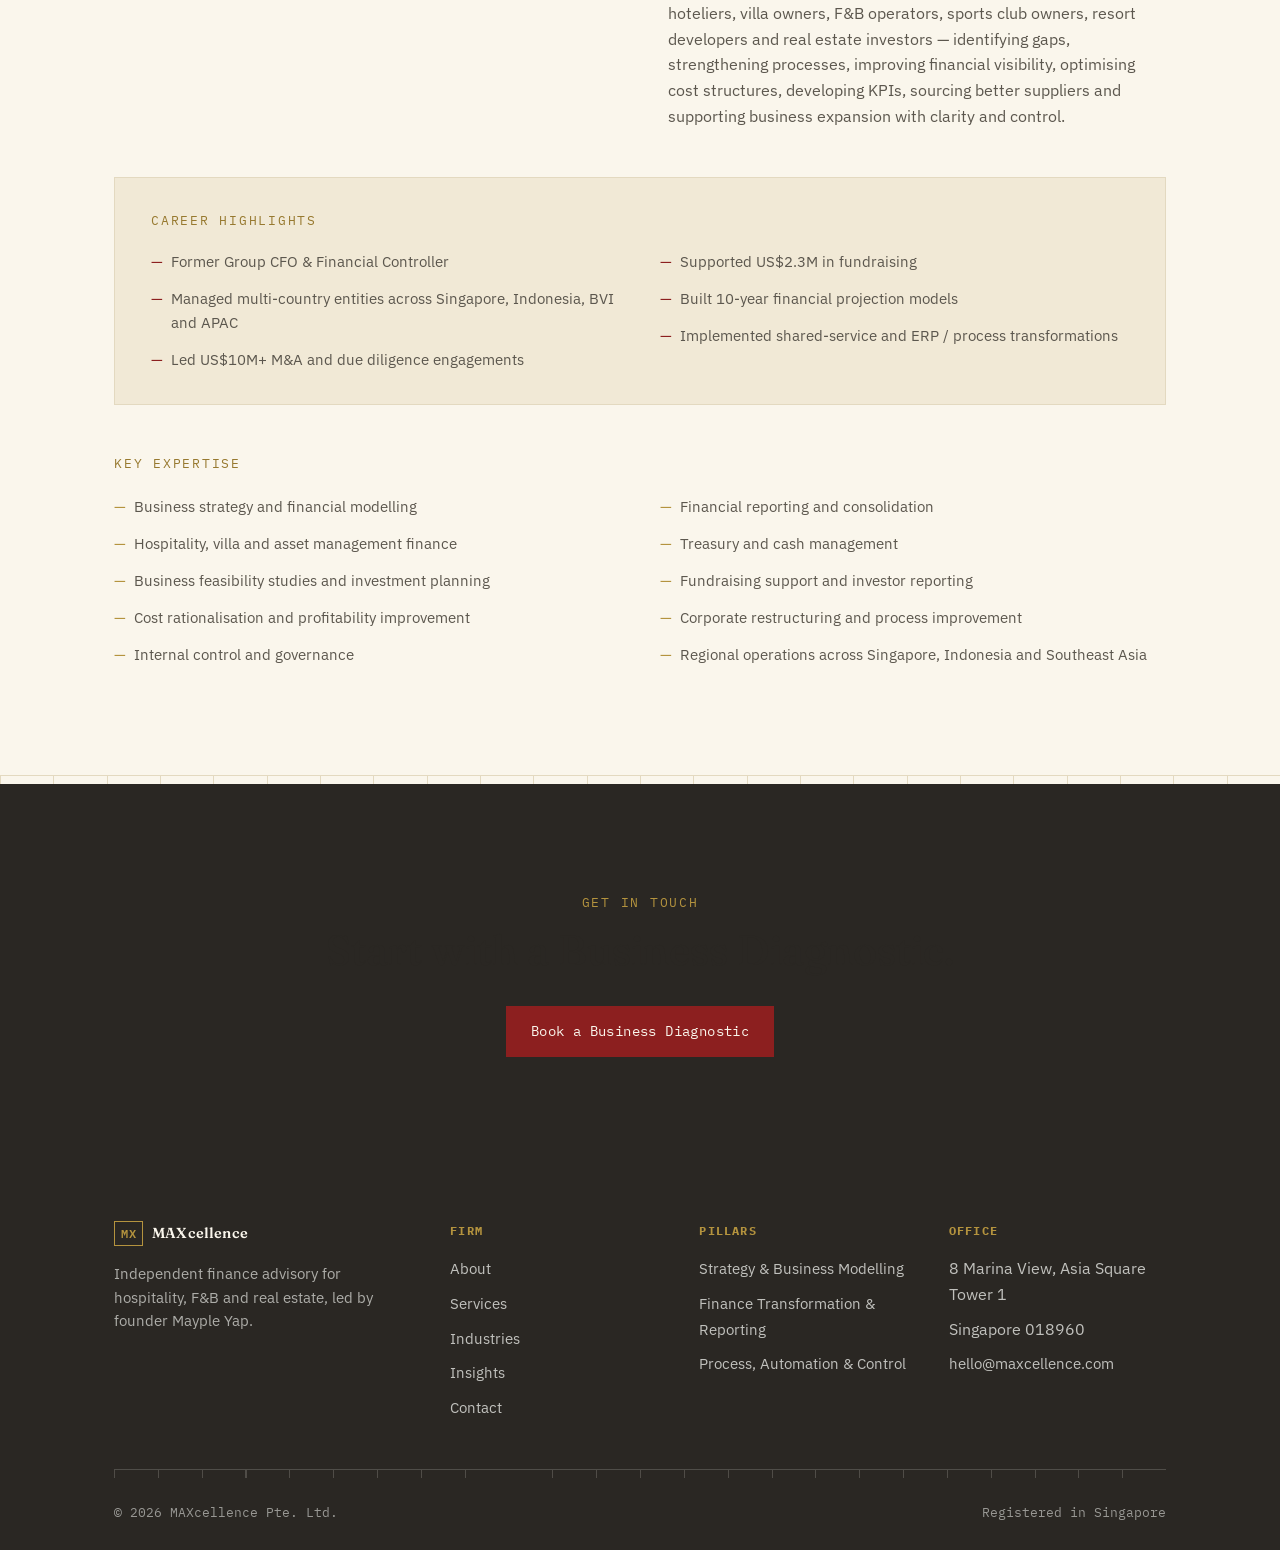
==== commit e2c7b76f: "update with photos update with photos" ====
--- a/about.html
+++ b/about.html
@@ -19,6 +19,7 @@
       <li><a href="industries.html">Industries</a></li>
       <li><a href="insights.html">Insights</a></li>
       <li><a href="contact.html">Contact</a></li>
+      <li><a href="https://customer.maxcellence.com.sg" target="_blank" rel="noopener" class="nav-login-link">Client Login ↗</a></li>
     </ul>
     <a href="contact.html" class="nav-cta">Book a Business Diagnostic</a>
     <button class="nav-toggle" aria-label="Toggle menu" aria-expanded="false"><span></span><span></span><span></span></button>
--- a/styles.css
+++ b/styles.css
@@ -149,6 +149,17 @@
   left: 0; right: 0; bottom: -2px;
   height: 2px;
   background: var(--brass);
+}
+.nav-login-link{
+  font-family: var(--mono) !important;
+  font-size: 13px !important;
+  color: var(--ink) !important;
+  border-left: 1px solid var(--line);
+  padding-left: clamp(20px, 3vw, 40px) !important;
+}
+.nav-login-link:hover{ color: var(--red) !important; }
+@media (max-width: 860px){
+  .nav-login-link{ border-left: none; padding-left: 0 !important; }
 }
 .nav-cta{
   font-family: var(--mono);
@@ -474,11 +485,22 @@
 .pillar-card{
   background: var(--paper-alt);
   border: 1px solid var(--line);
-  padding: 40px 36px;
+  padding: 0 0 40px;
   display: flex;
   flex-direction: column;
   height: 100%;
-}
+  overflow: hidden;
+}
+.pillar-card .pillar-photo{
+  aspect-ratio: 16/10;
+  overflow: hidden;
+}
+.pillar-card .pillar-photo img{
+  width: 100%; height: 100%;
+  object-fit: cover;
+  display: block;
+}
+.pillar-card .pillar-body{ padding: 28px 36px 0; display: flex; flex-direction: column; flex: 1; }
 .pillar-card .pillar-num{
   font-family: var(--mono);
   font-size: 12.5px;
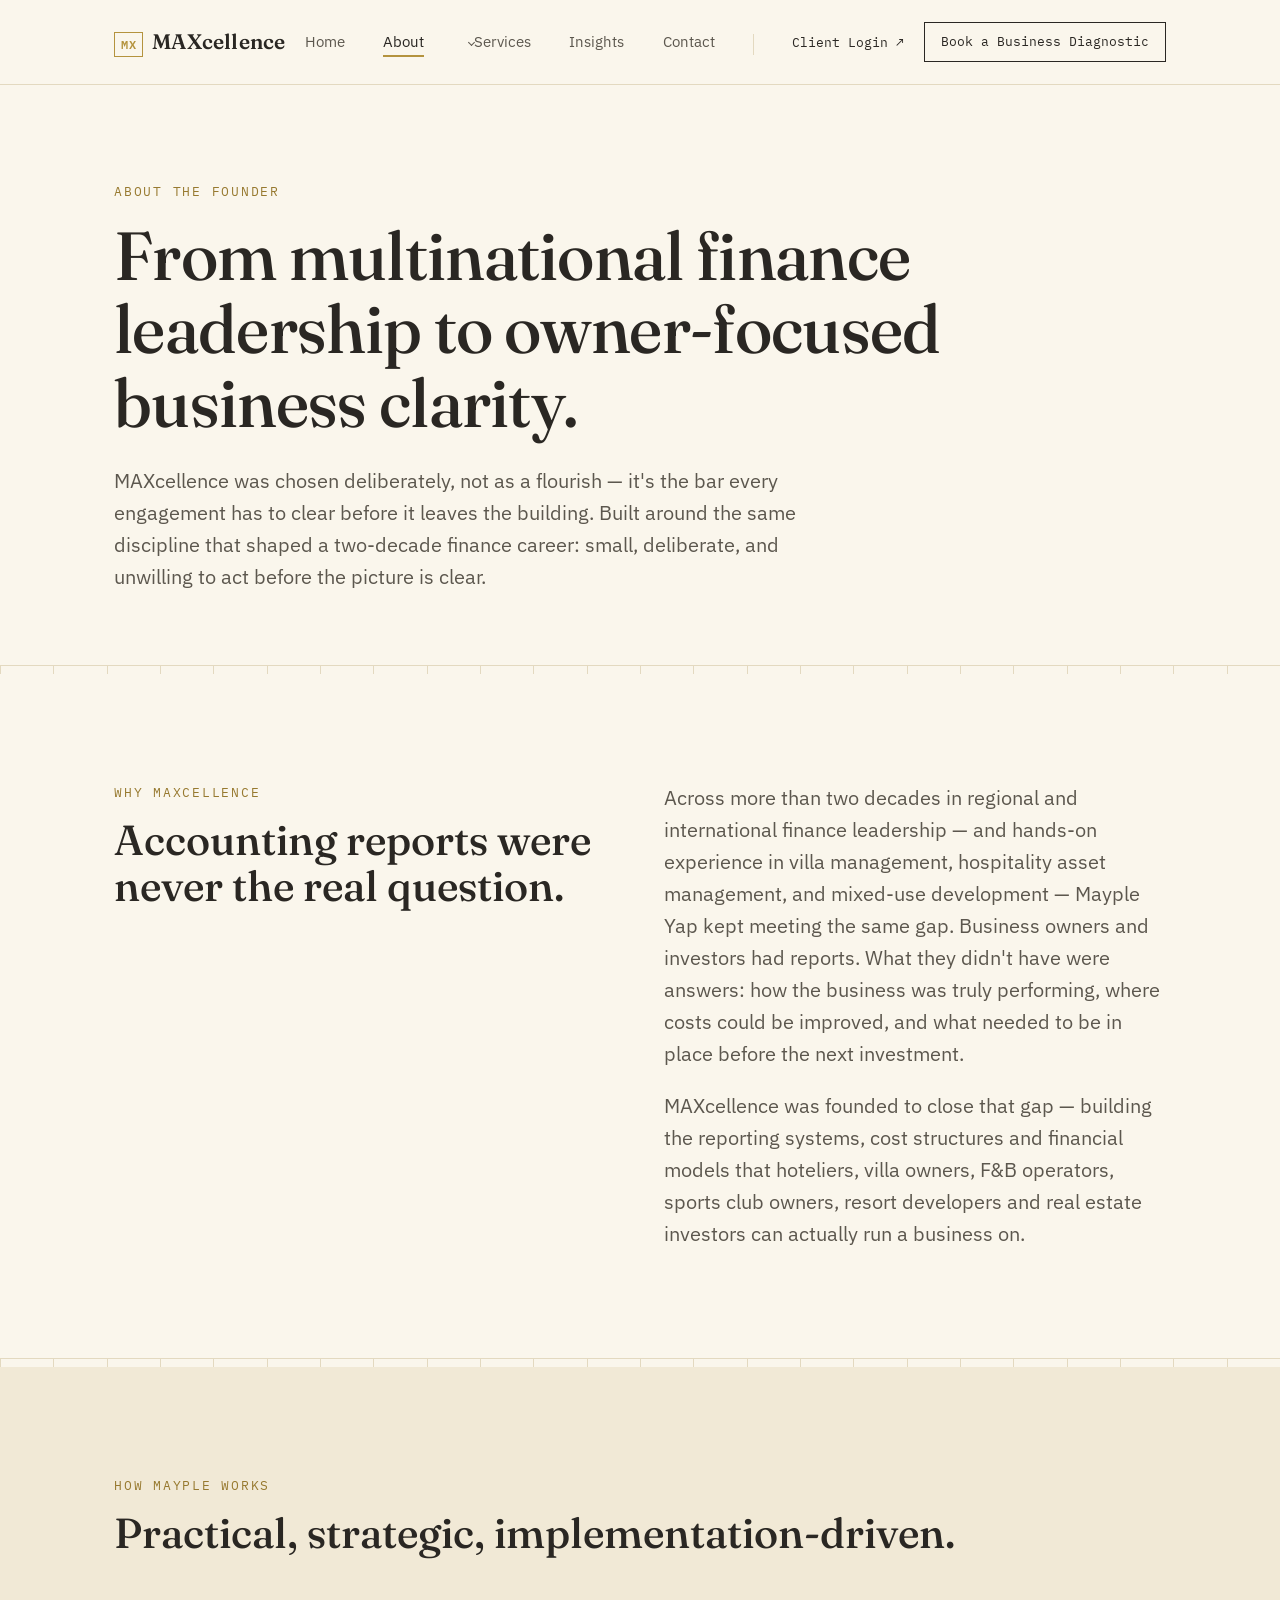
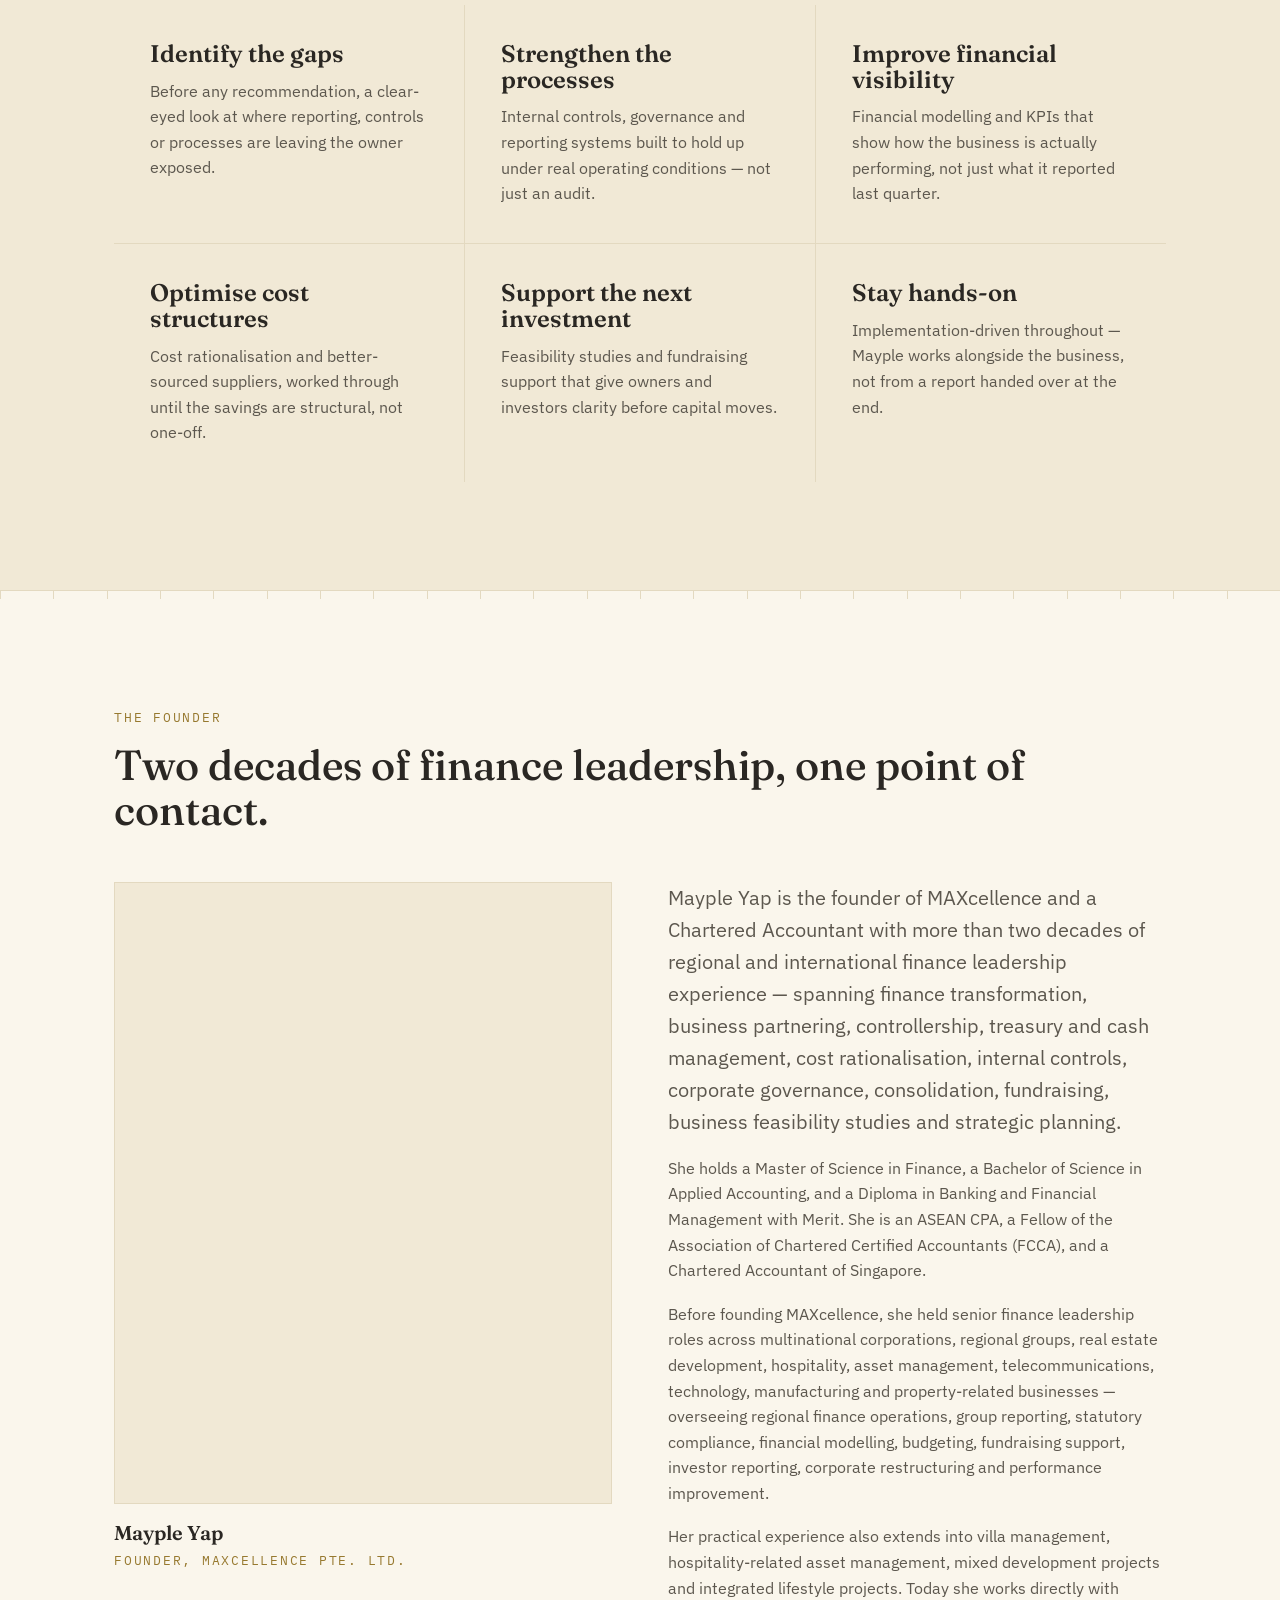
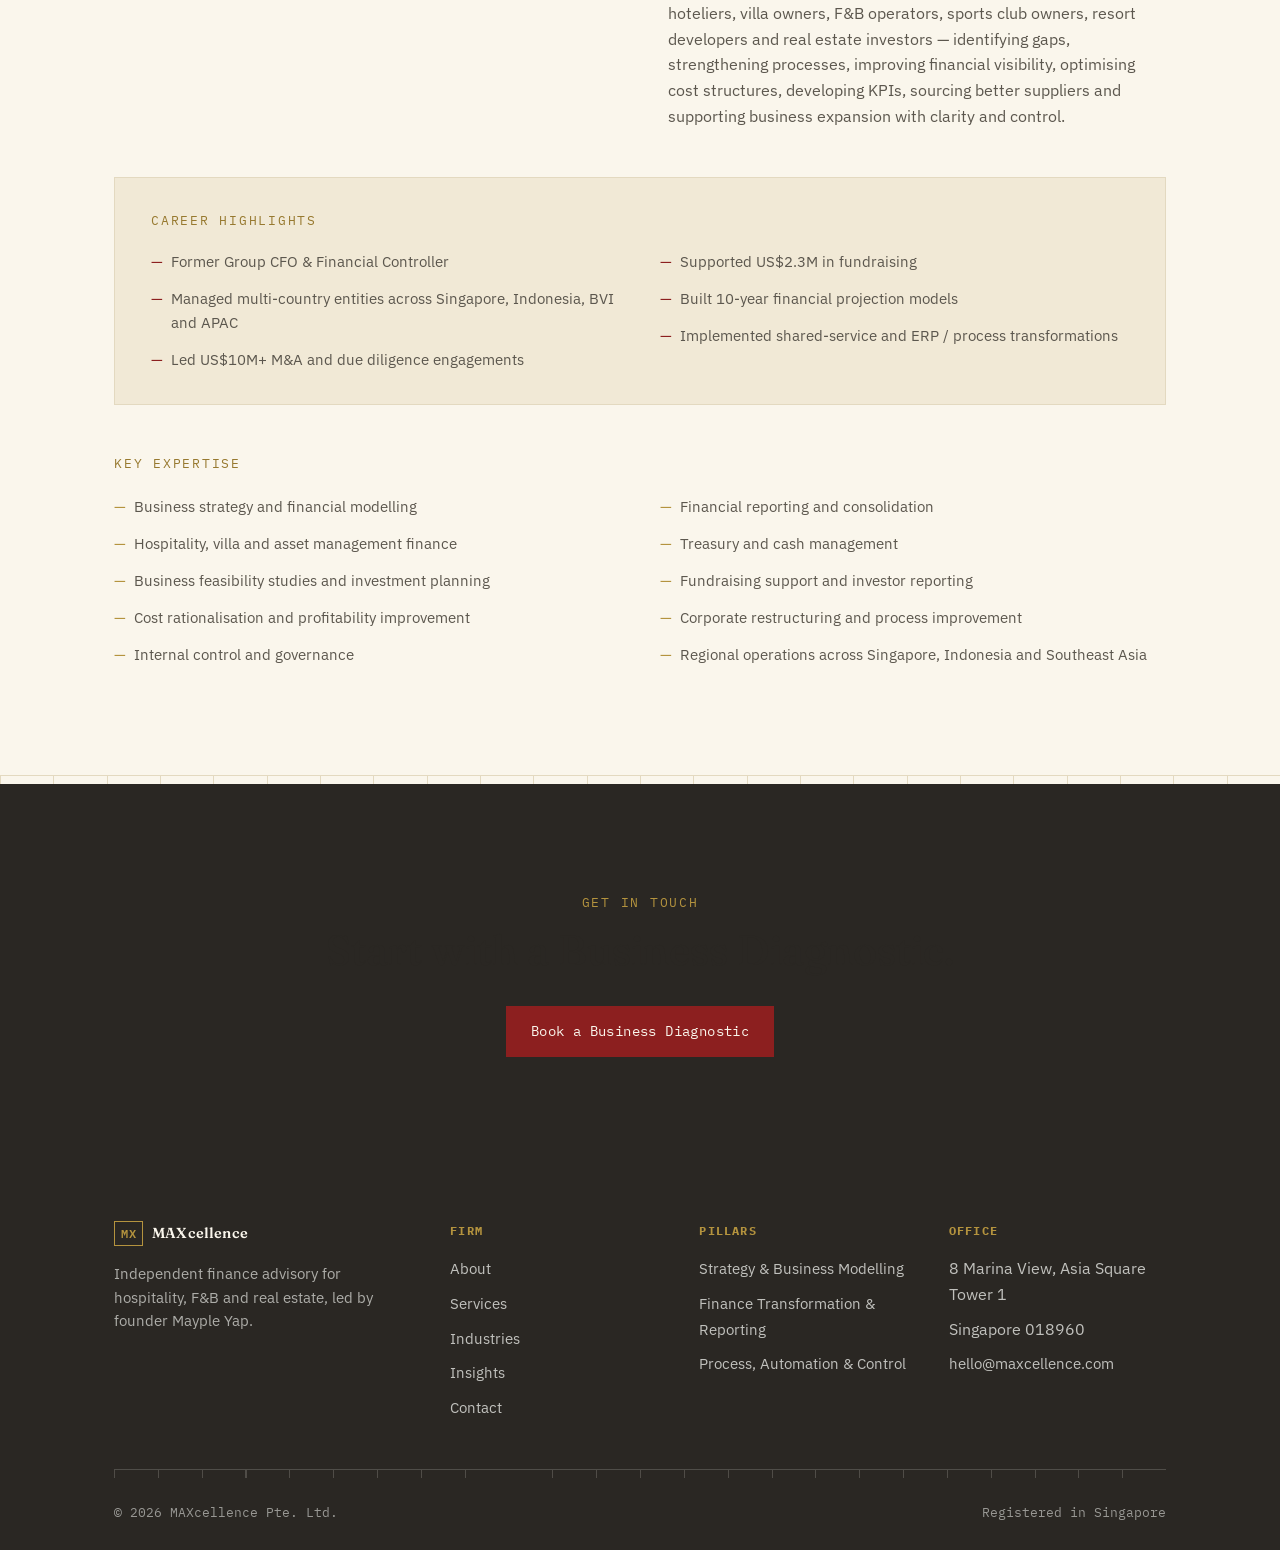
==== commit 7c237531: "reduce tabs reduce tabs" ====
--- a/about.html
+++ b/about.html
@@ -12,16 +12,23 @@
 <nav class="site-nav">
   <div class="wrap">
     <a href="index.html" class="brand"><span class="mark">MX</span>MAXcellence</a>
+    <div class="nav-panel">
     <ul class="nav-links">
       <li><a href="index.html">Home</a></li>
       <li><a href="about.html" class="active">About</a></li>
-      <li><a href="services.html">Services</a></li>
-      <li><a href="industries.html">Industries</a></li>
+      <li class="has-dropdown">
+        <a href="services.html">Services</a>
+        <ul class="dropdown">
+          <li><a href="services.html">What We Do</a></li>
+          <li><a href="industries.html">Industries</a></li>
+        </ul>
+      </li>
       <li><a href="insights.html">Insights</a></li>
       <li><a href="contact.html">Contact</a></li>
       <li><a href="https://customer.maxcellence.com.sg" target="_blank" rel="noopener" class="nav-login-link">Client Login ↗</a></li>
     </ul>
     <a href="contact.html" class="nav-cta">Book a Business Diagnostic</a>
+    </div>
     <button class="nav-toggle" aria-label="Toggle menu" aria-expanded="false"><span></span><span></span><span></span></button>
   </div>
 </nav>
--- a/styles.css
+++ b/styles.css
@@ -150,6 +150,44 @@
   height: 2px;
   background: var(--brass);
 }
+
+/* ---------- nav dropdown: groups related pages under one tab ---------- */
+.has-dropdown{ position: relative; }
+.has-dropdown > a::before{
+  content: '';
+  display: inline-block;
+  width: 5px; height: 5px;
+  margin-left: 6px;
+  border-right: 1.5px solid currentColor;
+  border-bottom: 1.5px solid currentColor;
+  transform: translateY(-2px) rotate(45deg);
+}
+.dropdown{
+  display: none;
+  list-style: none;
+  margin: 0;
+  padding: 8px 0;
+  position: absolute;
+  top: 100%;
+  left: -18px;
+  min-width: 220px;
+  background: var(--paper);
+  border: 1px solid var(--line);
+  box-shadow: 0 12px 28px rgba(42,39,35,0.12);
+  z-index: 60;
+}
+.has-dropdown:hover .dropdown,
+.has-dropdown:focus-within .dropdown{ display: block; }
+.dropdown a{
+  display: block;
+  padding: 11px 18px;
+  font-size: 14px;
+  color: var(--slate);
+  text-decoration: none;
+  white-space: nowrap;
+}
+.dropdown a:hover, .dropdown a.active{ background: var(--paper-alt); color: var(--ink); }
+
 .nav-login-link{
   font-family: var(--mono) !important;
   font-size: 13px !important;
@@ -158,7 +196,7 @@
   padding-left: clamp(20px, 3vw, 40px) !important;
 }
 .nav-login-link:hover{ color: var(--red) !important; }
-@media (max-width: 860px){
+@media (max-width: 1180px){
   .nav-login-link{ border-left: none; padding-left: 0 !important; }
 }
 .nav-cta{
@@ -186,27 +224,43 @@
 }
 .nav-toggle span{ width: 18px; height: 1.5px; background: var(--ink); }
 
-@media (max-width: 860px){
+.nav-panel{ display: contents; }
+
+@media (max-width: 1180px){
   .nav-links, .nav-cta{ display: none; }
   .nav-toggle{ display: flex; }
-  .site-nav.open .nav-links{
+  .site-nav.open .nav-panel{
     display: flex;
     flex-direction: column;
     position: absolute;
     top: 84px; left: 0; right: 0;
+    max-height: calc(100vh - 84px);
+    overflow-y: auto;
     background: var(--paper);
     border-bottom: 1px solid var(--line);
-    padding: 24px var(--pad) 8px;
+    padding: 24px var(--pad) 28px;
+    gap: 22px;
+  }
+  .site-nav.open .nav-links{
+    display: flex;
+    flex-direction: column;
     gap: 18px;
   }
   .site-nav.open .nav-cta{
     display: inline-flex;
-    margin: 0 var(--pad) 24px;
-    position: absolute;
-    top: calc(84px + 210px);
-    left: 0;
     justify-content: center;
   }
+  .has-dropdown > a::before{ display: none; }
+  .dropdown{
+    display: block;
+    position: static;
+    border: none;
+    box-shadow: none;
+    background: transparent;
+    padding: 10px 0 0 18px;
+    min-width: 0;
+  }
+  .dropdown a{ padding: 8px 0; font-size: 14px; }
 }
 
 /* ---------- headings / type scale ---------- */
@@ -317,10 +371,15 @@
 .grid-2{ display: grid; grid-template-columns: 1fr 1fr; gap: 48px; }
 .grid-3{ display: grid; grid-template-columns: repeat(3, 1fr); gap: 1px; background: var(--line); }
 .grid-4{ display: grid; grid-template-columns: repeat(4, 1fr); gap: 40px; }
+@media (max-width: 1024px){
+  .grid-3{ grid-template-columns: repeat(2, 1fr); }
+}
 @media (max-width: 860px){
   .grid-2{ grid-template-columns: 1fr; }
+  .grid-4{ grid-template-columns: 1fr 1fr; }
+}
+@media (max-width: 640px){
   .grid-3{ grid-template-columns: 1fr; }
-  .grid-4{ grid-template-columns: 1fr 1fr; }
 }
 @media (max-width: 560px){
   .grid-4{ grid-template-columns: 1fr; }
@@ -454,7 +513,16 @@
   .service-row .service-text, .service-row.reverse .service-text{ order: 2; padding: 40px var(--pad); }
 }
 
-/* ---------- trust strip: credentials bar below hero ---------- */
+/* ---------- method step rows (services page) ---------- */
+.method-step{
+  display: grid;
+  grid-template-columns: 120px 1fr;
+  gap: 32px;
+  padding: 32px 0;
+}
+@media (max-width: 640px){
+  .method-step{ grid-template-columns: 1fr; gap: 8px; padding: 24px 0; }
+}
 .trust-strip{
   background: var(--ink);
   border-bottom: 1px solid var(--line-dark);
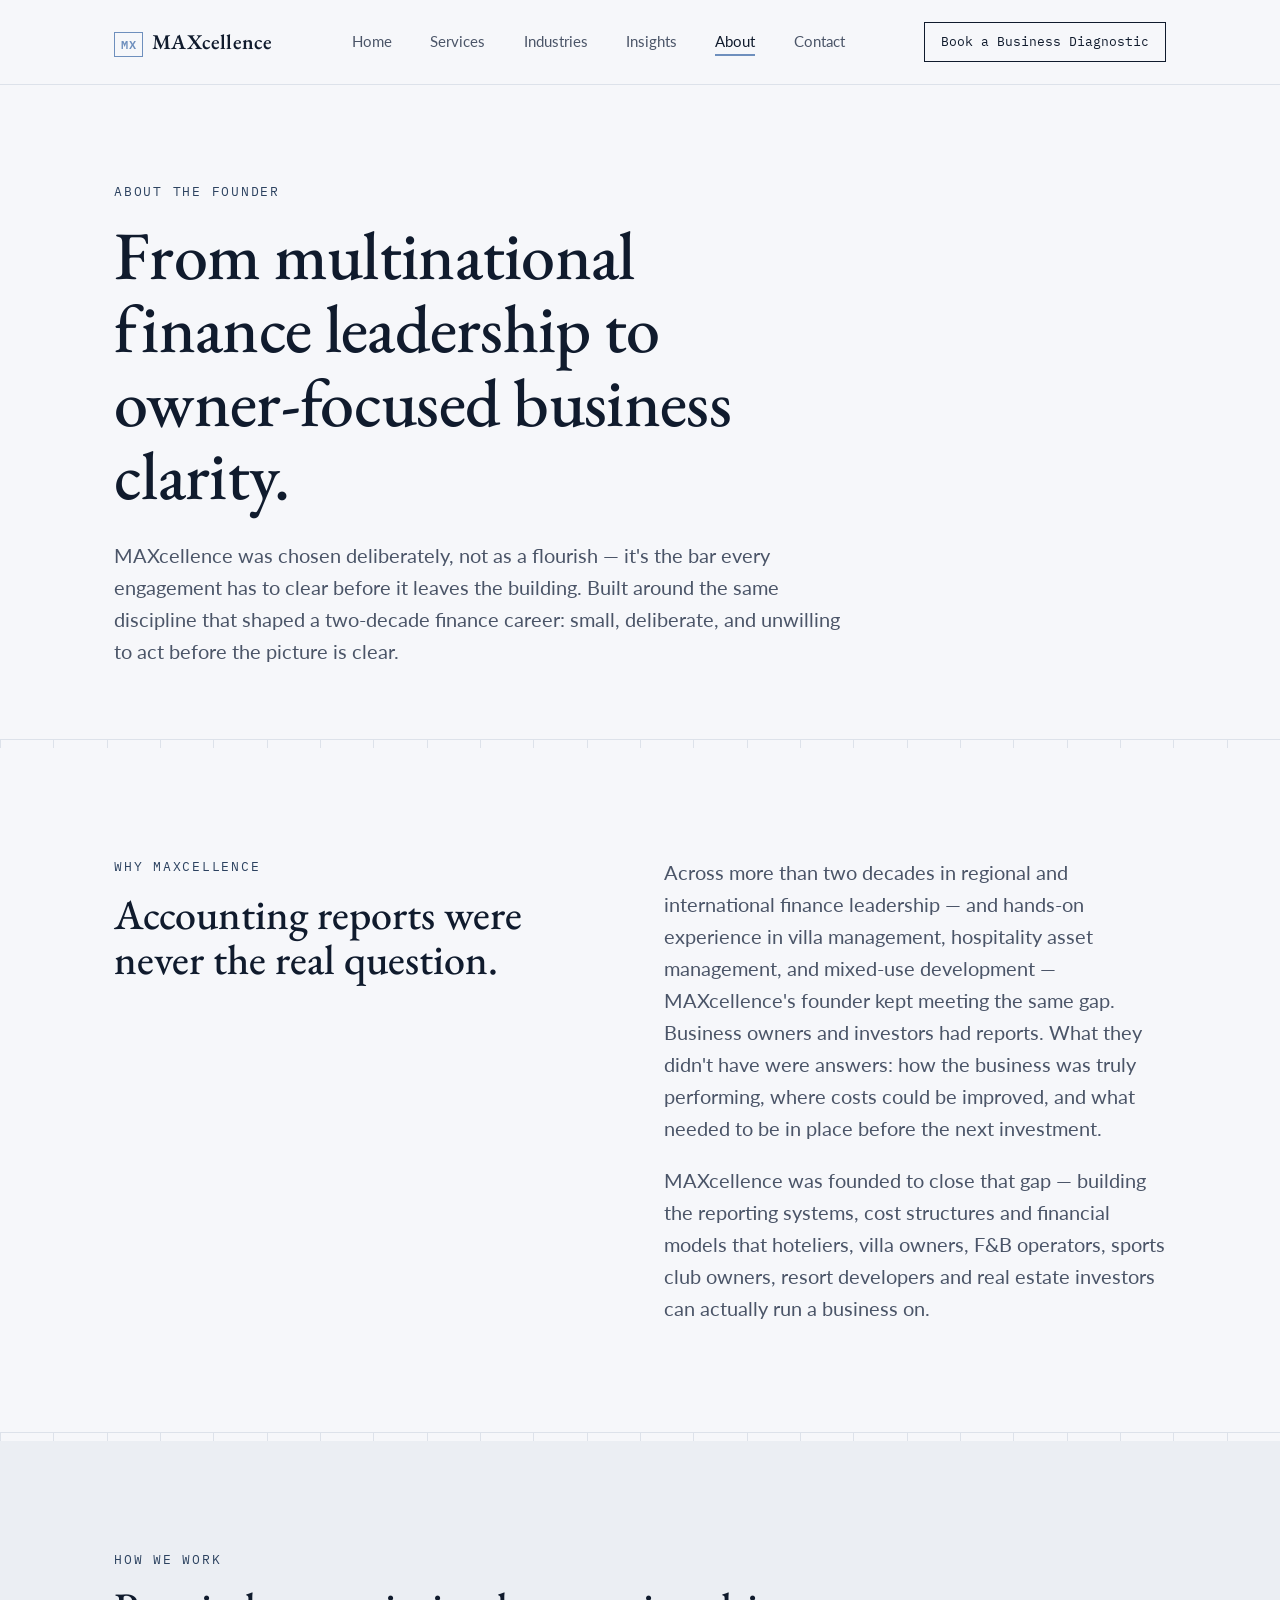
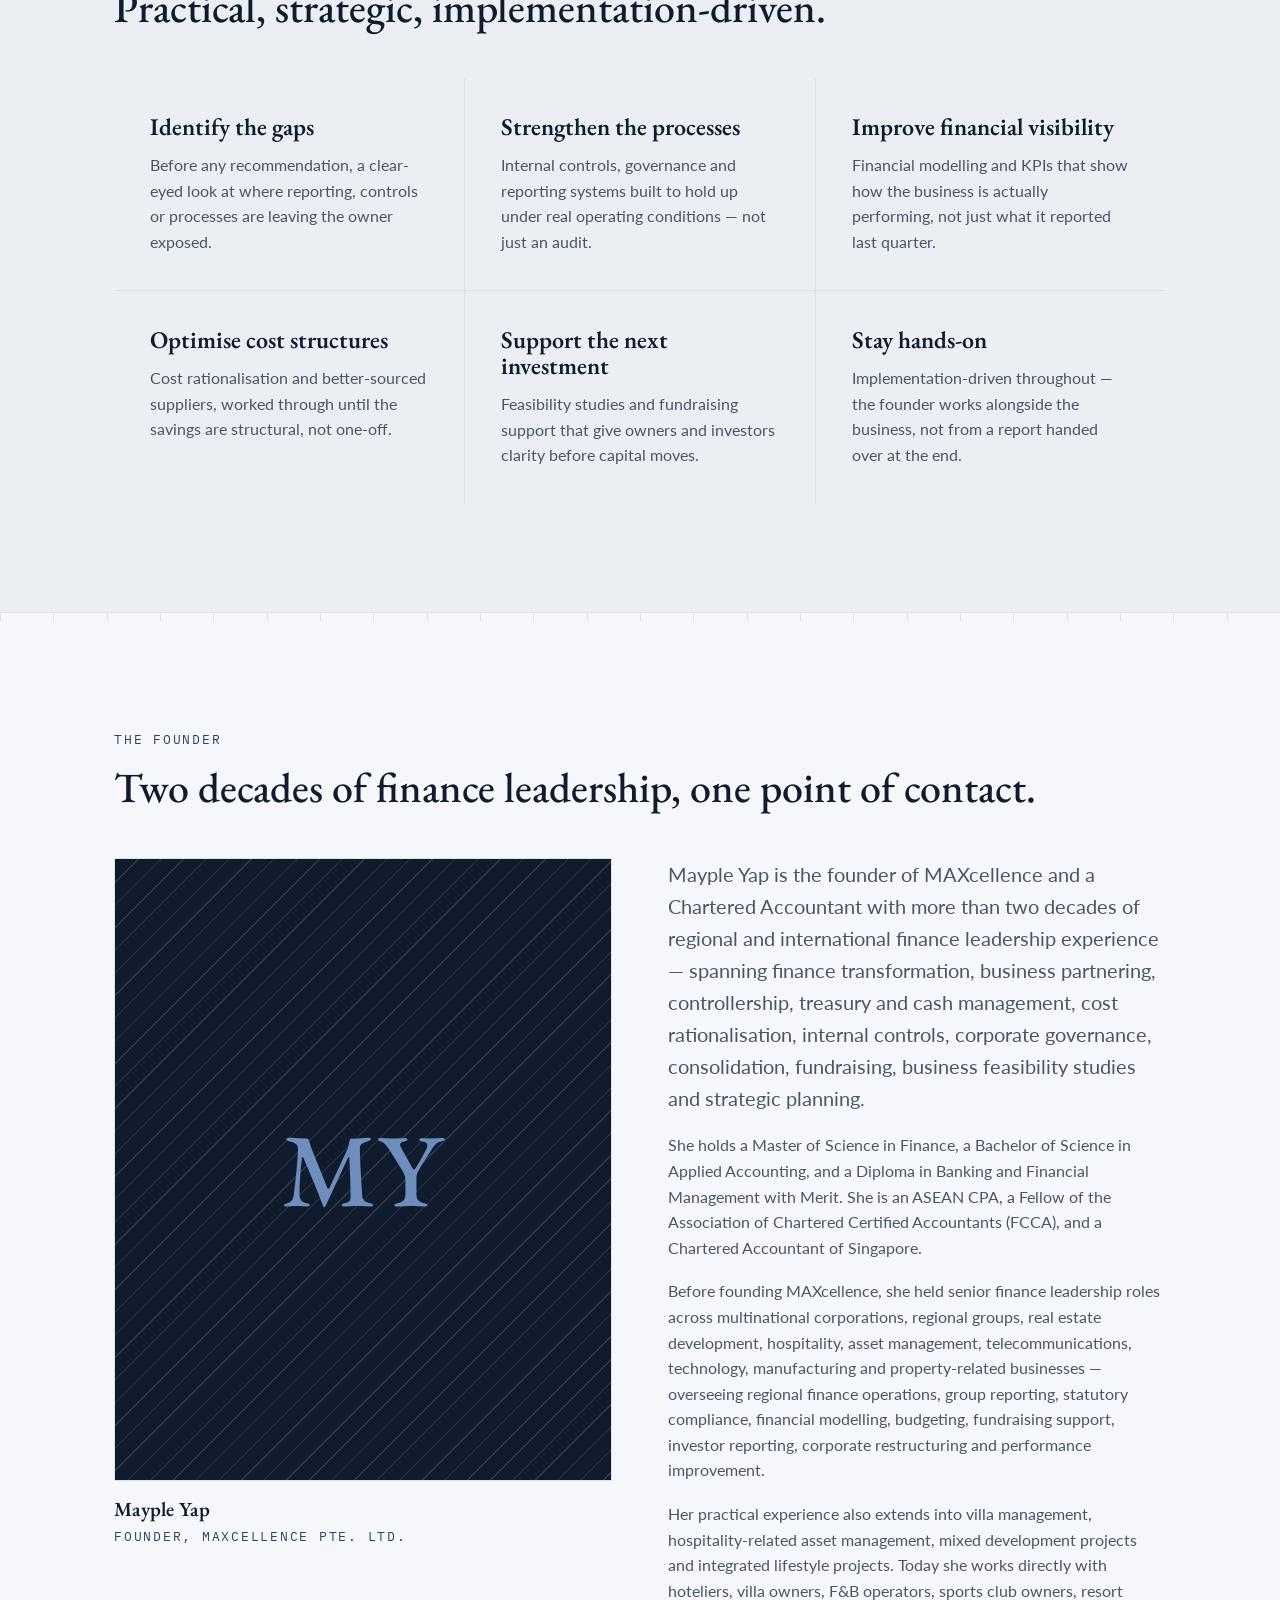
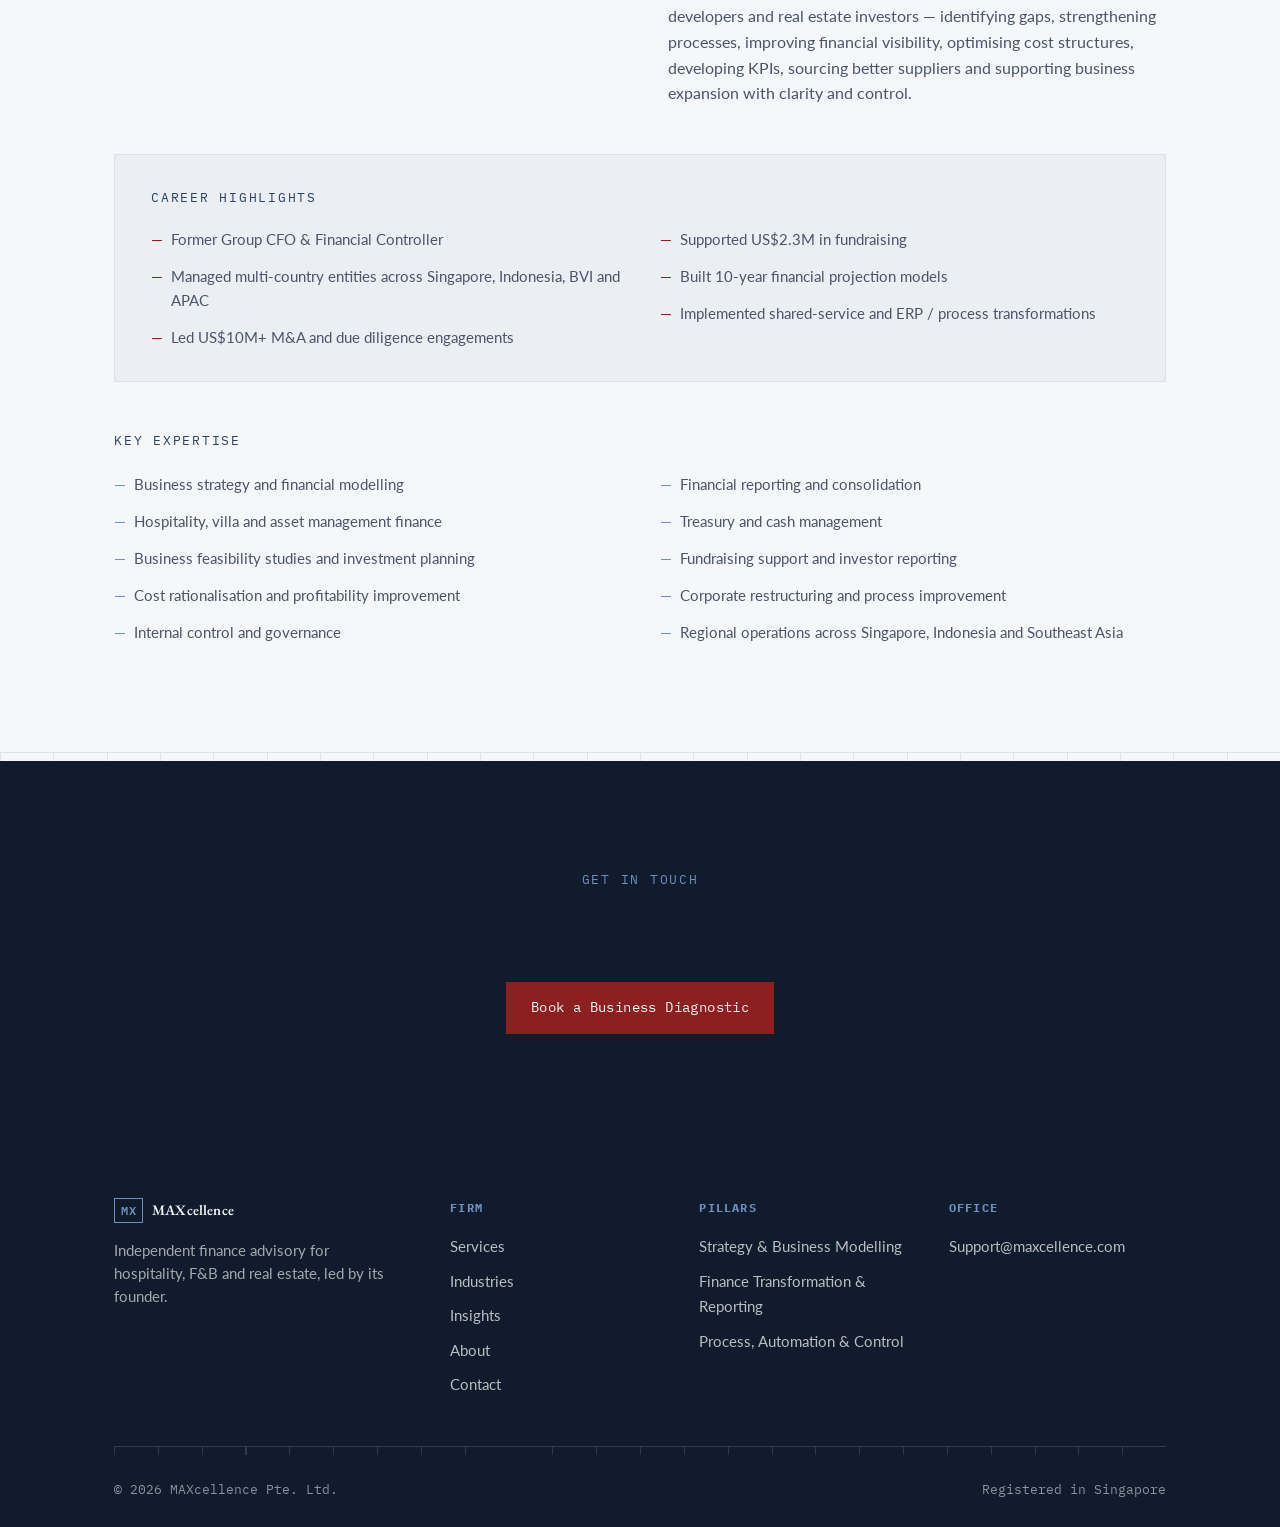
==== commit 28649353: "remove button and make some changes" ====
--- a/about.html
+++ b/about.html
@@ -3,8 +3,14 @@
 <head>
 <meta charset="UTF-8">
 <meta name="viewport" content="width=device-width, initial-scale=1.0">
-<title>About — Mayple Yap, Founder of MAXcellence</title>
-<meta name="description" content="From multinational finance leadership to owner-focused business clarity — the story and credentials behind MAXcellence founder Mayple Yap.">
+<title>About — MAXcellence</title>
+<meta name="description" content="From multinational finance leadership to owner-focused business clarity — the story and credentials behind the MAXcellence founder.">
+<meta property="og:type" content="website">
+<meta property="og:site_name" content="MAXcellence">
+<meta property="og:title" content="About — MAXcellence">
+<meta property="og:description" content="From multinational finance leadership to owner-focused business clarity — the story and credentials behind the MAXcellence founder.">
+<meta name="twitter:card" content="summary">
+<link rel="icon" type="image/svg+xml" href="data:image/svg+xml,%3Csvg xmlns='http://www.w3.org/2000/svg' viewBox='0 0 32 32'%3E%3Crect width='32' height='32' fill='%23101B2D'/%3E%3Ctext x='16' y='23' font-family='Georgia,serif' font-size='19' fill='%236E8FBD' text-anchor='middle'%3EM%3C/text%3E%3C/svg%3E">
 <link rel="stylesheet" href="styles.css">
 </head>
 <body>
@@ -15,17 +21,11 @@
     <div class="nav-panel">
     <ul class="nav-links">
       <li><a href="index.html">Home</a></li>
+      <li><a href="services.html">Services</a></li>
+      <li><a href="industries.html">Industries</a></li>
+      <li><a href="insights.html">Insights</a></li>
       <li><a href="about.html" class="active">About</a></li>
-      <li class="has-dropdown">
-        <a href="services.html">Services</a>
-        <ul class="dropdown">
-          <li><a href="services.html">What We Do</a></li>
-          <li><a href="industries.html">Industries</a></li>
-        </ul>
-      </li>
-      <li><a href="insights.html">Insights</a></li>
       <li><a href="contact.html">Contact</a></li>
-      <li><a href="https://customer.maxcellence.com.sg" target="_blank" rel="noopener" class="nav-login-link">Client Login ↗</a></li>
     </ul>
     <a href="contact.html" class="nav-cta">Book a Business Diagnostic</a>
     </div>
@@ -50,7 +50,7 @@
       <h2 style="margin-top:16px;">Accounting reports were never the real question.</h2>
     </div>
     <div class="reveal">
-      <p class="lede">Across more than two decades in regional and international finance leadership — and hands-on experience in villa management, hospitality asset management, and mixed-use development — Mayple Yap kept meeting the same gap. Business owners and investors had reports. What they didn't have were answers: how the business was truly performing, where costs could be improved, and what needed to be in place before the next investment.</p>
+      <p class="lede">Across more than two decades in regional and international finance leadership — and hands-on experience in villa management, hospitality asset management, and mixed-use development — MAXcellence's founder kept meeting the same gap. Business owners and investors had reports. What they didn't have were answers: how the business was truly performing, where costs could be improved, and what needed to be in place before the next investment.</p>
       <p class="lede" style="margin-top:20px;">MAXcellence was founded to close that gap — building the reporting systems, cost structures and financial models that hoteliers, villa owners, F&amp;B operators, sports club owners, resort developers and real estate investors can actually run a business on.</p>
     </div>
   </div>
@@ -63,7 +63,7 @@
   <div class="wrap">
     <div class="section-head reveal">
       <div>
-        <p class="eyebrow">How Mayple works</p>
+        <p class="eyebrow">How we work</p>
         <h2 style="margin-top:16px;">Practical, strategic, implementation-driven.</h2>
       </div>
     </div>
@@ -90,7 +90,7 @@
       </div>
       <div class="reveal" style="background:var(--paper-alt); padding:36px;">
         <h3>Stay hands-on</h3>
-        <p style="margin-top:12px; color:var(--slate);">Implementation-driven throughout — Mayple works alongside the business, not from a report handed over at the end.</p>
+        <p style="margin-top:12px; color:var(--slate);">Implementation-driven throughout — the founder works alongside the business, not from a report handed over at the end.</p>
       </div>
     </div>
   </div>
@@ -110,7 +110,7 @@
 
     <div class="grid-2 reveal" style="align-items:start; gap:56px;">
       <div>
-        <div style="aspect-ratio:4/5; background:var(--paper-alt); border:1px solid var(--line);"></div>
+        <div class="portrait-placeholder"><span class="initials">MY</span></div>
         <h3 style="margin-top:18px; font-size:20px;">Mayple Yap</h3>
         <p class="eyebrow" style="margin-top:6px;">Founder, MAXcellence Pte. Ltd.</p>
       </div>
@@ -125,15 +125,15 @@
     <div class="reveal" style="margin-top:48px; background:var(--paper-alt); border:1px solid var(--line); padding:32px 36px;">
       <p class="eyebrow">Career highlights</p>
       <div class="grid-2" style="margin-top:20px; gap:14px 40px;">
-        <ul style="list-style:none; margin:0; padding:0; display:flex; flex-direction:column; gap:13px;">
-          <li style="padding-left:20px; position:relative; color:var(--slate); font-size:15px;"><span style="color:var(--red); position:absolute; left:0;">—</span>Former Group CFO &amp; Financial Controller</li>
-          <li style="padding-left:20px; position:relative; color:var(--slate); font-size:15px;"><span style="color:var(--red); position:absolute; left:0;">—</span>Managed multi-country entities across Singapore, Indonesia, BVI and APAC</li>
-          <li style="padding-left:20px; position:relative; color:var(--slate); font-size:15px;"><span style="color:var(--red); position:absolute; left:0;">—</span>Led US$10M+ M&amp;A and due diligence engagements</li>
-        </ul>
-        <ul style="list-style:none; margin:0; padding:0; display:flex; flex-direction:column; gap:13px;">
-          <li style="padding-left:20px; position:relative; color:var(--slate); font-size:15px;"><span style="color:var(--red); position:absolute; left:0;">—</span>Supported US$2.3M in fundraising</li>
-          <li style="padding-left:20px; position:relative; color:var(--slate); font-size:15px;"><span style="color:var(--red); position:absolute; left:0;">—</span>Built 10-year financial projection models</li>
-          <li style="padding-left:20px; position:relative; color:var(--slate); font-size:15px;"><span style="color:var(--red); position:absolute; left:0;">—</span>Implemented shared-service and ERP / process transformations</li>
+        <ul class="dash-list accent-red">
+          <li>Former Group CFO &amp; Financial Controller</li>
+          <li>Managed multi-country entities across Singapore, Indonesia, BVI and APAC</li>
+          <li>Led US$10M+ M&amp;A and due diligence engagements</li>
+        </ul>
+        <ul class="dash-list accent-red">
+          <li>Supported US$2.3M in fundraising</li>
+          <li>Built 10-year financial projection models</li>
+          <li>Implemented shared-service and ERP / process transformations</li>
         </ul>
       </div>
     </div>
@@ -141,19 +141,19 @@
     <div class="reveal" style="margin-top:48px;">
       <p class="eyebrow">Key expertise</p>
       <div class="grid-2" style="margin-top:22px; gap:14px 40px;">
-        <ul style="list-style:none; margin:0; padding:0; display:flex; flex-direction:column; gap:13px;">
-          <li style="padding-left:20px; position:relative; color:var(--slate); font-size:15px;"><span style="color:var(--brass); position:absolute; left:0;">—</span>Business strategy and financial modelling</li>
-          <li style="padding-left:20px; position:relative; color:var(--slate); font-size:15px;"><span style="color:var(--brass); position:absolute; left:0;">—</span>Hospitality, villa and asset management finance</li>
-          <li style="padding-left:20px; position:relative; color:var(--slate); font-size:15px;"><span style="color:var(--brass); position:absolute; left:0;">—</span>Business feasibility studies and investment planning</li>
-          <li style="padding-left:20px; position:relative; color:var(--slate); font-size:15px;"><span style="color:var(--brass); position:absolute; left:0;">—</span>Cost rationalisation and profitability improvement</li>
-          <li style="padding-left:20px; position:relative; color:var(--slate); font-size:15px;"><span style="color:var(--brass); position:absolute; left:0;">—</span>Internal control and governance</li>
-        </ul>
-        <ul style="list-style:none; margin:0; padding:0; display:flex; flex-direction:column; gap:13px;">
-          <li style="padding-left:20px; position:relative; color:var(--slate); font-size:15px;"><span style="color:var(--brass); position:absolute; left:0;">—</span>Financial reporting and consolidation</li>
-          <li style="padding-left:20px; position:relative; color:var(--slate); font-size:15px;"><span style="color:var(--brass); position:absolute; left:0;">—</span>Treasury and cash management</li>
-          <li style="padding-left:20px; position:relative; color:var(--slate); font-size:15px;"><span style="color:var(--brass); position:absolute; left:0;">—</span>Fundraising support and investor reporting</li>
-          <li style="padding-left:20px; position:relative; color:var(--slate); font-size:15px;"><span style="color:var(--brass); position:absolute; left:0;">—</span>Corporate restructuring and process improvement</li>
-          <li style="padding-left:20px; position:relative; color:var(--slate); font-size:15px;"><span style="color:var(--brass); position:absolute; left:0;">—</span>Regional operations across Singapore, Indonesia and Southeast Asia</li>
+        <ul class="dash-list">
+          <li>Business strategy and financial modelling</li>
+          <li>Hospitality, villa and asset management finance</li>
+          <li>Business feasibility studies and investment planning</li>
+          <li>Cost rationalisation and profitability improvement</li>
+          <li>Internal control and governance</li>
+        </ul>
+        <ul class="dash-list">
+          <li>Financial reporting and consolidation</li>
+          <li>Treasury and cash management</li>
+          <li>Fundraising support and investor reporting</li>
+          <li>Corporate restructuring and process improvement</li>
+          <li>Regional operations across Singapore, Indonesia and Southeast Asia</li>
         </ul>
       </div>
     </div>
@@ -177,15 +177,15 @@
     <div class="footer-grid">
       <div>
         <a href="index.html" class="brand" style="color:var(--paper);"><span class="mark">MX</span>MAXcellence</a>
-        <p style="margin-top:16px; color:rgba(243,244,240,0.65); font-size:14.5px; max-width:32ch;">Independent finance advisory for hospitality, F&amp;B and real estate, led by founder Mayple Yap.</p>
+        <p style="margin-top:16px; color:rgba(243,244,240,0.65); font-size:14.5px; max-width:32ch;">Independent finance advisory for hospitality, F&amp;B and real estate, led by its founder.</p>
       </div>
       <div>
         <h4>Firm</h4>
         <ul>
-          <li><a href="about.html">About</a></li>
           <li><a href="services.html">Services</a></li>
           <li><a href="industries.html">Industries</a></li>
           <li><a href="insights.html">Insights</a></li>
+          <li><a href="about.html">About</a></li>
           <li><a href="contact.html">Contact</a></li>
         </ul>
       </div>
@@ -200,9 +200,7 @@
       <div>
         <h4>Office</h4>
         <ul>
-          <li style="color:rgba(243,244,240,0.75);">8 Marina View, Asia Square Tower 1</li>
-          <li style="color:rgba(243,244,240,0.75);">Singapore 018960</li>
-          <li><a href="mailto:hello@maxcellence.com">hello@maxcellence.com</a></li>
+          <li><a href="mailto:Support@maxcellence.com">Support@maxcellence.com</a></li>
         </ul>
       </div>
     </div>
--- a/styles.css
+++ b/styles.css
@@ -1,28 +1,28 @@
 /* ============================================================
    MAXCELLENCE — design system
-   Deep charcoal + champagne gold on warm ivory, with a single
+   Deep navy + steel-blue on cool platinum, with a single
    corporate-red accent reserved for primary CTAs and ticks.
-   Fraunces / IBM Plex Sans / Mono.
+   EB Garamond / Lato / IBM Plex Mono.
    ============================================================ */
 
-@import url('https://fonts.googleapis.com/css2?family=Fraunces:opsz,wght@9..144,400;9..144,500;9..144,600&family=IBM+Plex+Sans:wght@400;500;600&family=IBM+Plex+Mono:wght@400;500&display=swap');
+@import url('https://fonts.googleapis.com/css2?family=EB+Garamond:wght@400;500;600;700&family=Lato:wght@300;400;700&family=IBM+Plex+Mono:wght@400;500&display=swap');
 
 :root{
-  --ink:        #2A2723;  /* deep charcoal — text, logo, nav, dark sections */
-  --steel:      #443F37;  /* charcoal hover shade */
-  --paper:      #FAF6EC;  /* warm ivory background */
-  --paper-alt:  #F1E9D6;  /* deeper ivory for alt sections */
-  --brass:      #B4933E;  /* champagne gold — dividers, premium highlights */
-  --brass-dim:  #97792F;
+  --ink:        #101B2D;  /* deep navy — text, logo, nav, dark sections */
+  --steel:      #1F3350;  /* navy hover shade */
+  --paper:      #F6F7FA;  /* cool platinum background */
+  --paper-alt:  #EBEEF3;  /* deeper platinum for alt sections */
+  --brass:      #6E8FBD;  /* steel-blue — on-dark text, dividers, premium highlights */
+  --brass-dim:  #2C4260;  /* deeper steel-blue — on-light text (eyebrows, labels) */
   --red:        #8C1F1F;  /* corporate red — single accent, primary CTA only */
   --red-dim:    #6E1818;
-  --slate:      #5C574E;
+  --slate:      #4B5568;
   --white:      #FFFFFF;
-  --line:       #E3D9C0;
-  --line-dark:  rgba(250,246,236,0.18);
-
-  --display: 'Fraunces', serif;
-  --body:    'IBM Plex Sans', sans-serif;
+  --line:       #DDE2EA;
+  --line-dark:  rgba(246,247,250,0.14);
+
+  --display: 'EB Garamond', serif;
+  --body:    'Lato', sans-serif;
   --mono:    'IBM Plex Mono', monospace;
 
   --max: 1180px;
@@ -151,54 +151,6 @@
   background: var(--brass);
 }
 
-/* ---------- nav dropdown: groups related pages under one tab ---------- */
-.has-dropdown{ position: relative; }
-.has-dropdown > a::before{
-  content: '';
-  display: inline-block;
-  width: 5px; height: 5px;
-  margin-left: 6px;
-  border-right: 1.5px solid currentColor;
-  border-bottom: 1.5px solid currentColor;
-  transform: translateY(-2px) rotate(45deg);
-}
-.dropdown{
-  display: none;
-  list-style: none;
-  margin: 0;
-  padding: 8px 0;
-  position: absolute;
-  top: 100%;
-  left: -18px;
-  min-width: 220px;
-  background: var(--paper);
-  border: 1px solid var(--line);
-  box-shadow: 0 12px 28px rgba(42,39,35,0.12);
-  z-index: 60;
-}
-.has-dropdown:hover .dropdown,
-.has-dropdown:focus-within .dropdown{ display: block; }
-.dropdown a{
-  display: block;
-  padding: 11px 18px;
-  font-size: 14px;
-  color: var(--slate);
-  text-decoration: none;
-  white-space: nowrap;
-}
-.dropdown a:hover, .dropdown a.active{ background: var(--paper-alt); color: var(--ink); }
-
-.nav-login-link{
-  font-family: var(--mono) !important;
-  font-size: 13px !important;
-  color: var(--ink) !important;
-  border-left: 1px solid var(--line);
-  padding-left: clamp(20px, 3vw, 40px) !important;
-}
-.nav-login-link:hover{ color: var(--red) !important; }
-@media (max-width: 1180px){
-  .nav-login-link{ border-left: none; padding-left: 0 !important; }
-}
 .nav-cta{
   font-family: var(--mono);
   font-size: 13px;
@@ -250,17 +202,6 @@
     display: inline-flex;
     justify-content: center;
   }
-  .has-dropdown > a::before{ display: none; }
-  .dropdown{
-    display: block;
-    position: static;
-    border: none;
-    box-shadow: none;
-    background: transparent;
-    padding: 10px 0 0 18px;
-    min-width: 0;
-  }
-  .dropdown a{ padding: 8px 0; font-size: 14px; }
 }
 
 /* ---------- headings / type scale ---------- */
@@ -302,8 +243,8 @@
 .btn.on-dark:hover{ background: var(--paper); color: var(--ink); }
 .btn.cta-red{ background: var(--red); border-color: var(--red); color: var(--paper); }
 .btn.cta-red:hover{ background: var(--red-dim); border-color: var(--red-dim); }
-.btn.outline-on-dark{ border-color: rgba(250,246,236,0.55); color: var(--paper); background: transparent; }
-.btn.outline-on-dark:hover{ background: rgba(250,246,236,0.12); border-color: var(--paper); }
+.btn.outline-on-dark{ border-color: rgba(246,247,250,0.55); color: var(--paper); background: transparent; }
+.btn.outline-on-dark:hover{ background: rgba(246,247,250,0.12); border-color: var(--paper); }
 
 /* ---------- sections ---------- */
 section{ padding: clamp(56px, 9vw, 108px) 0; }
@@ -538,7 +479,7 @@
   font-family: var(--mono);
   font-size: 12.5px;
   letter-spacing: 0.04em;
-  color: rgba(250,246,236,0.82);
+  color: rgba(246,247,250,0.82);
   padding: 0 22px;
   border-right: 1px solid var(--line-dark);
   white-space: nowrap;
@@ -602,6 +543,75 @@
   letter-spacing: 0.08em;
 }
 
+/* ---------- portrait placeholder — until a real photo is supplied ---------- */
+.portrait-placeholder{
+  aspect-ratio: 4/5;
+  background: var(--ink);
+  border: 1px solid var(--line);
+  position: relative;
+  overflow: hidden;
+  display: flex;
+  align-items: center;
+  justify-content: center;
+}
+.portrait-placeholder::before{
+  content: '';
+  position: absolute;
+  inset: 0;
+  background-image: repeating-linear-gradient(135deg, var(--line-dark) 0, var(--line-dark) 1px, transparent 1px, transparent 16px);
+}
+.portrait-placeholder .initials{
+  position: relative;
+  font-family: var(--display);
+  font-size: clamp(64px, 9vw, 104px);
+  font-weight: 500;
+  letter-spacing: 0.02em;
+  color: var(--brass);
+}
+
+/* ---------- dash list — reusable "—" bulleted list ---------- */
+.dash-list{
+  list-style: none;
+  margin: 0;
+  padding: 0;
+  display: flex;
+  flex-direction: column;
+  gap: 13px;
+}
+.dash-list li{
+  padding-left: 20px;
+  position: relative;
+  color: var(--slate);
+  font-size: 15px;
+}
+.dash-list li::before{
+  content: '—';
+  position: absolute;
+  left: 0;
+  color: var(--brass);
+}
+.dash-list.accent-red li::before{ color: var(--red); }
+
+/* ---------- form fields (contact page) ---------- */
+.form-field{
+  font-family: var(--body);
+  font-size: 16px;
+  padding: 13px 14px;
+  border: 1px solid var(--line);
+  background: var(--white);
+  color: var(--ink);
+}
+textarea.form-field{ resize: vertical; }
+select.form-field{
+  appearance: none;
+  -webkit-appearance: none;
+  -moz-appearance: none;
+  padding-right: 40px;
+  background-image: url("data:image/svg+xml,%3Csvg xmlns='http://www.w3.org/2000/svg' width='10' height='10' viewBox='0 0 10 10'%3E%3Cpath d='M1 3l4 4 4-4' fill='none' stroke='%234B5568' stroke-width='1.5' stroke-linecap='round' stroke-linejoin='round'/%3E%3C/svg%3E");
+  background-repeat: no-repeat;
+  background-position: right 16px center;
+}
+
 /* ---------- insight / article cards ---------- */
 .insight-card{
   border-top: 1px solid var(--line);
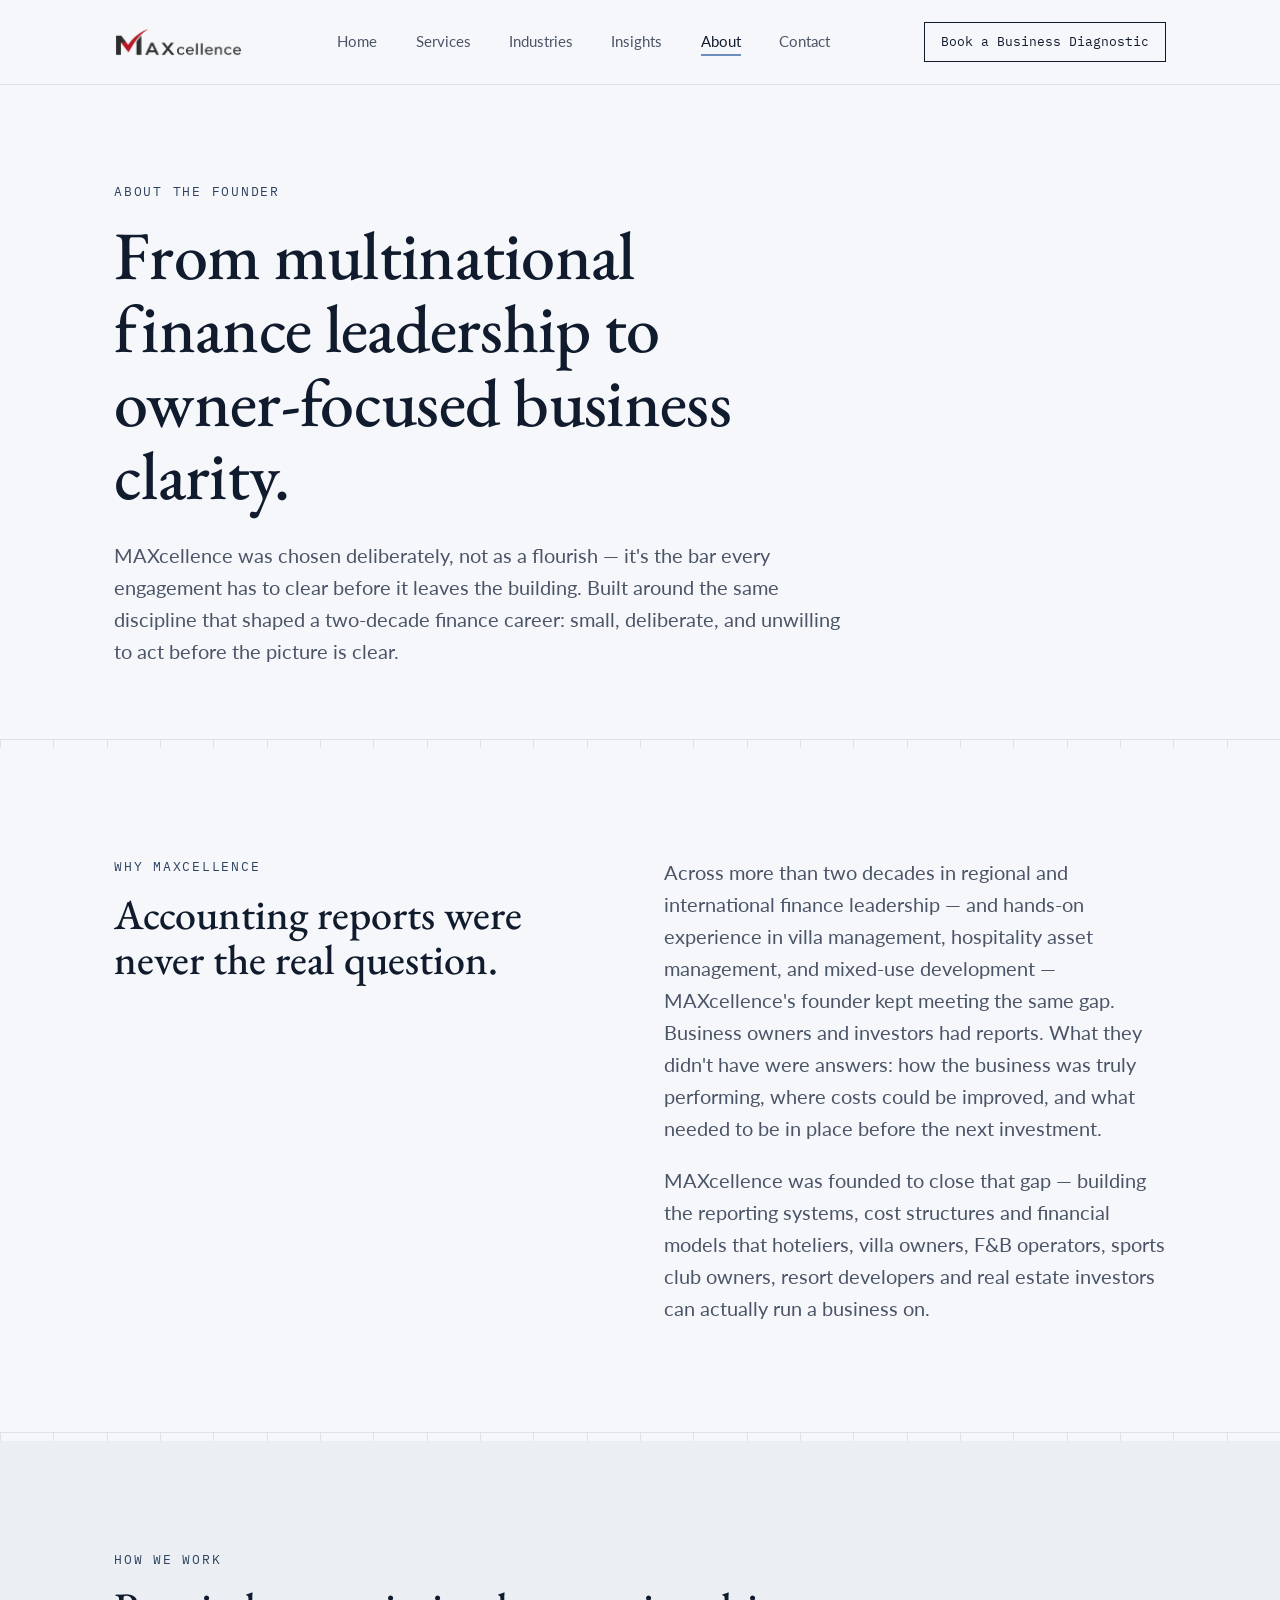
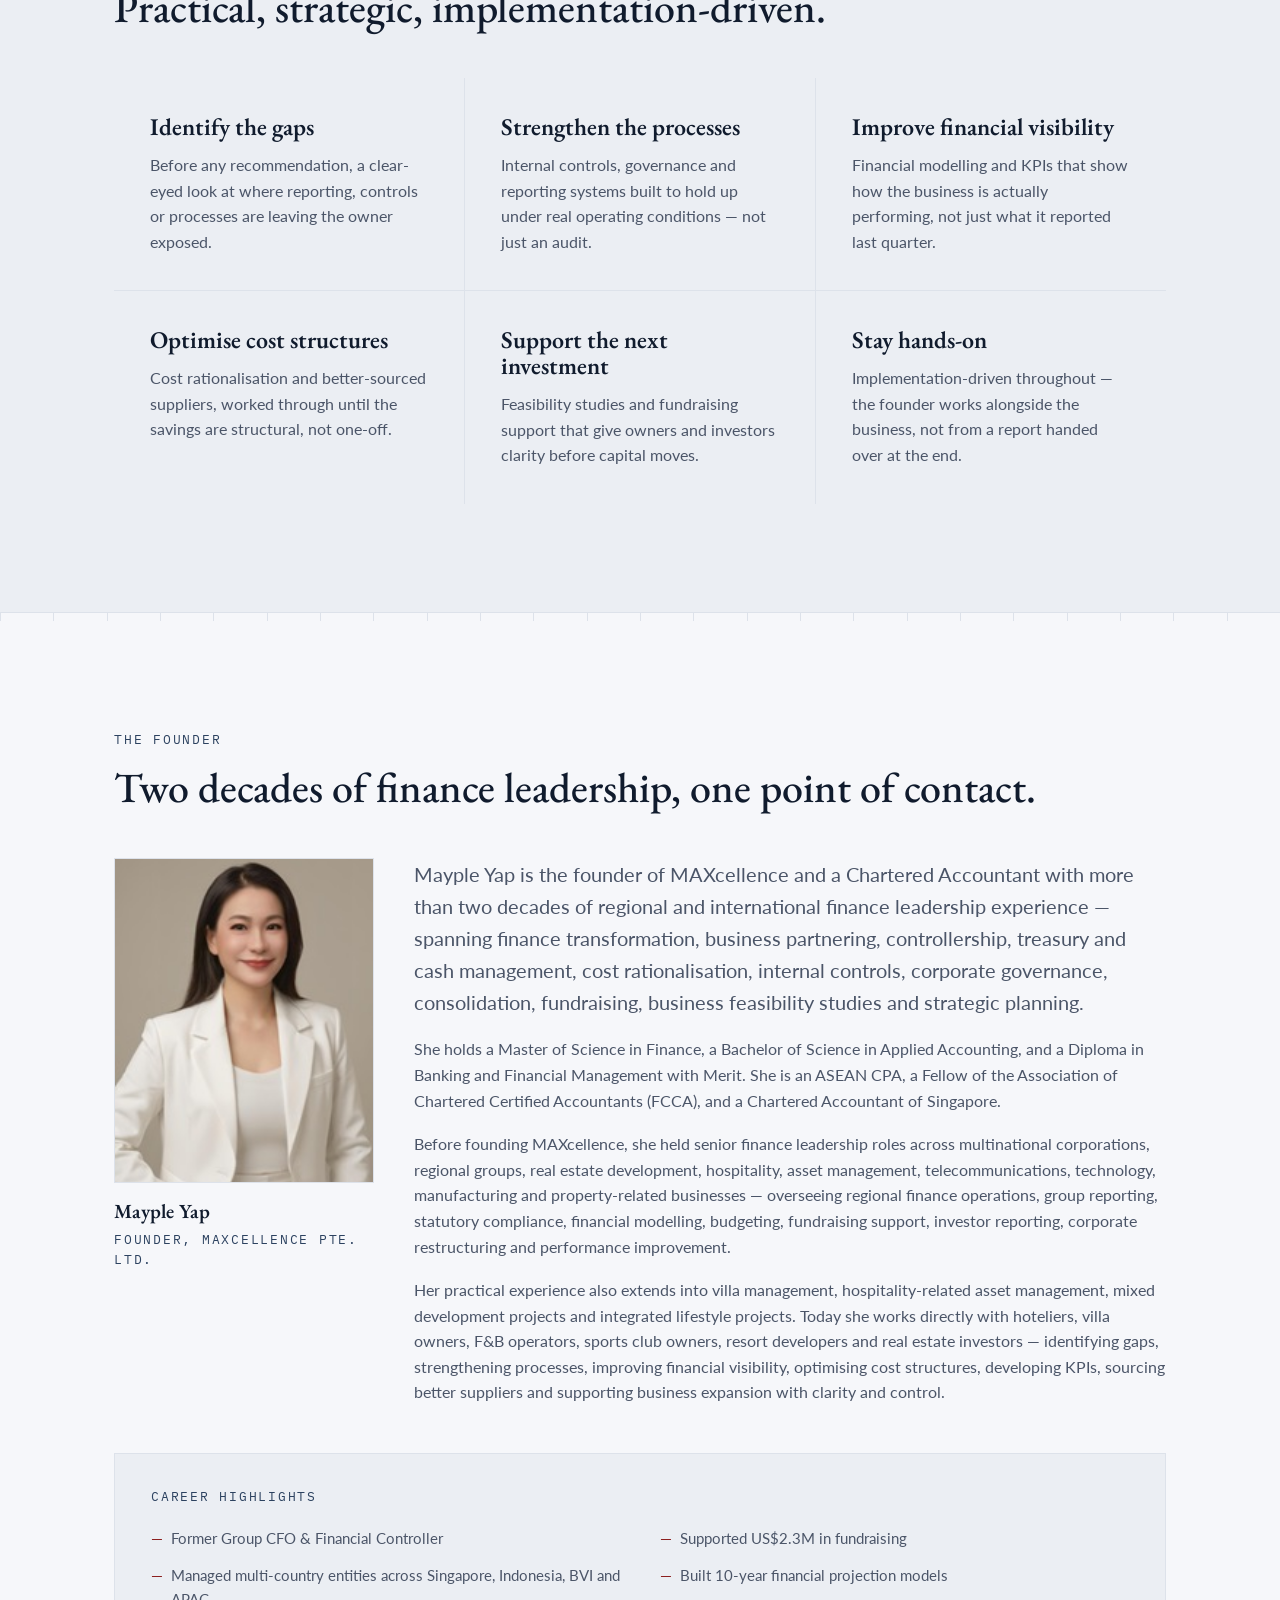
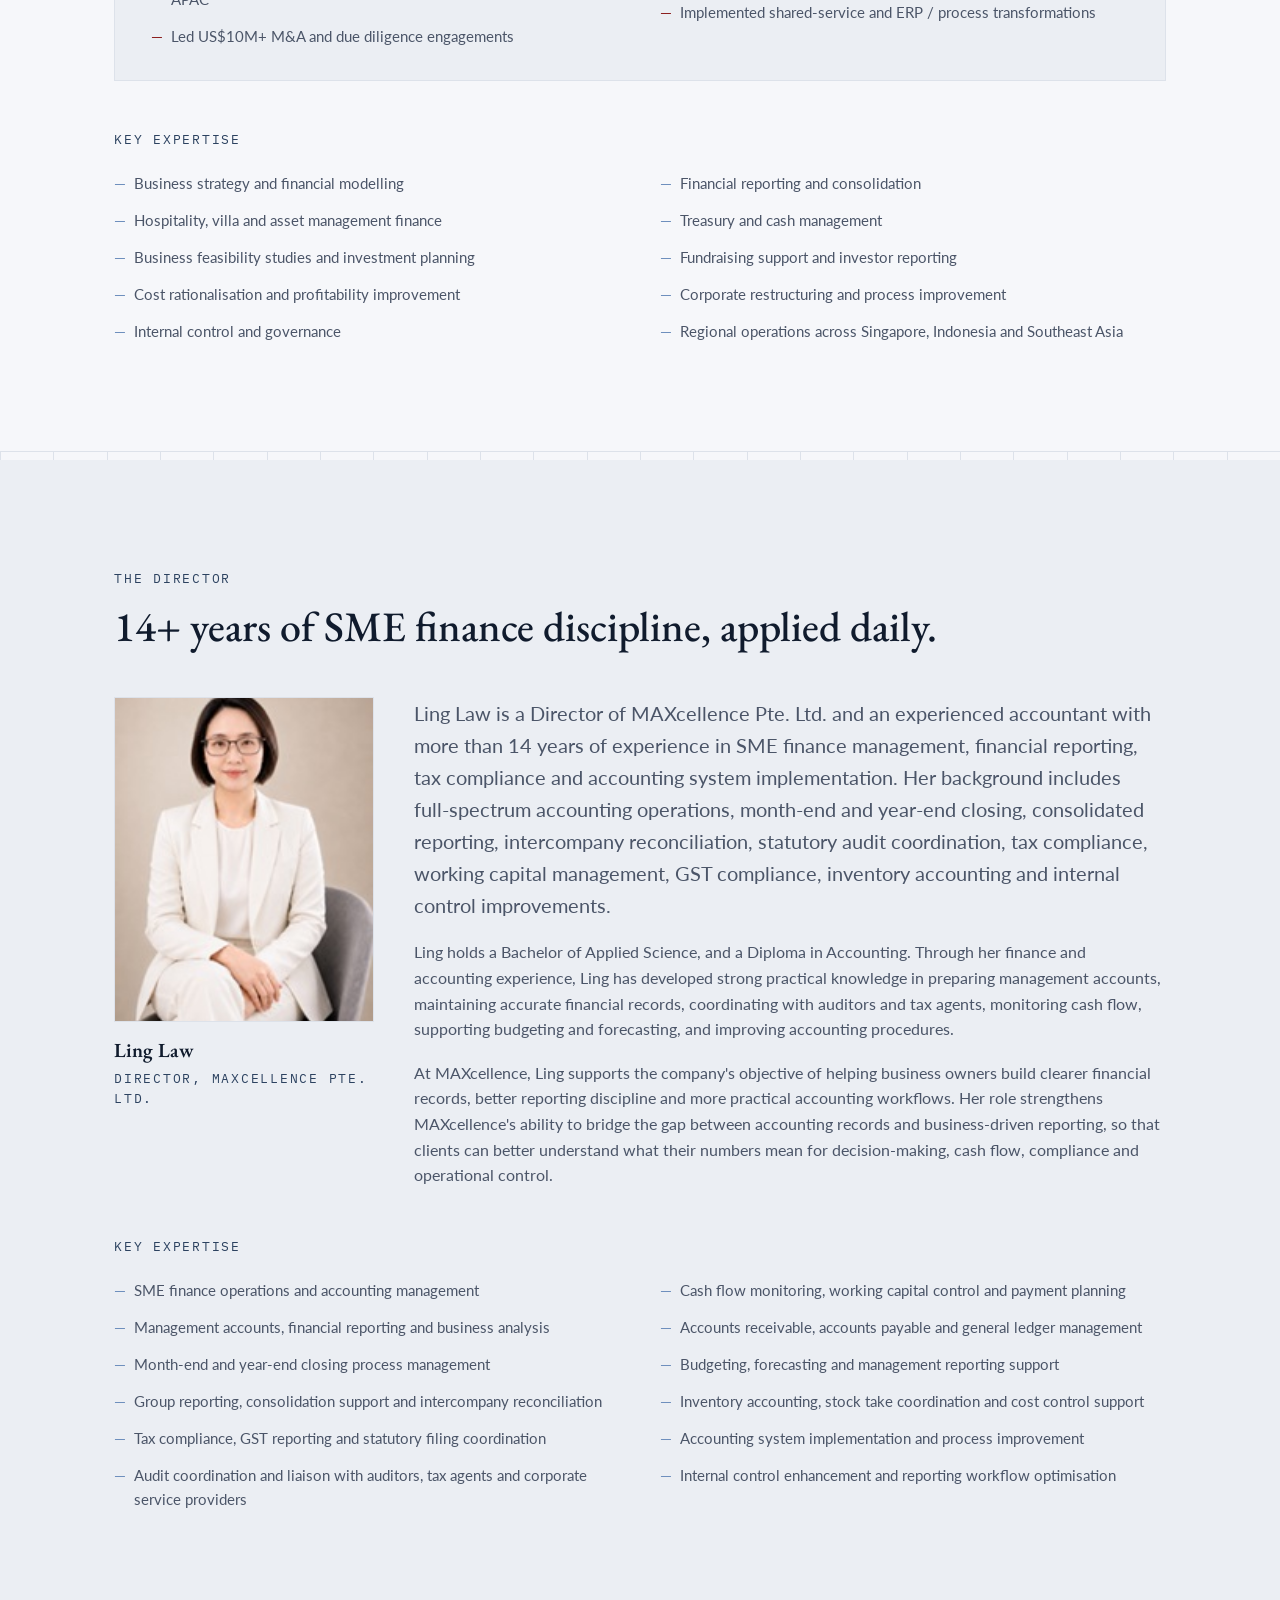
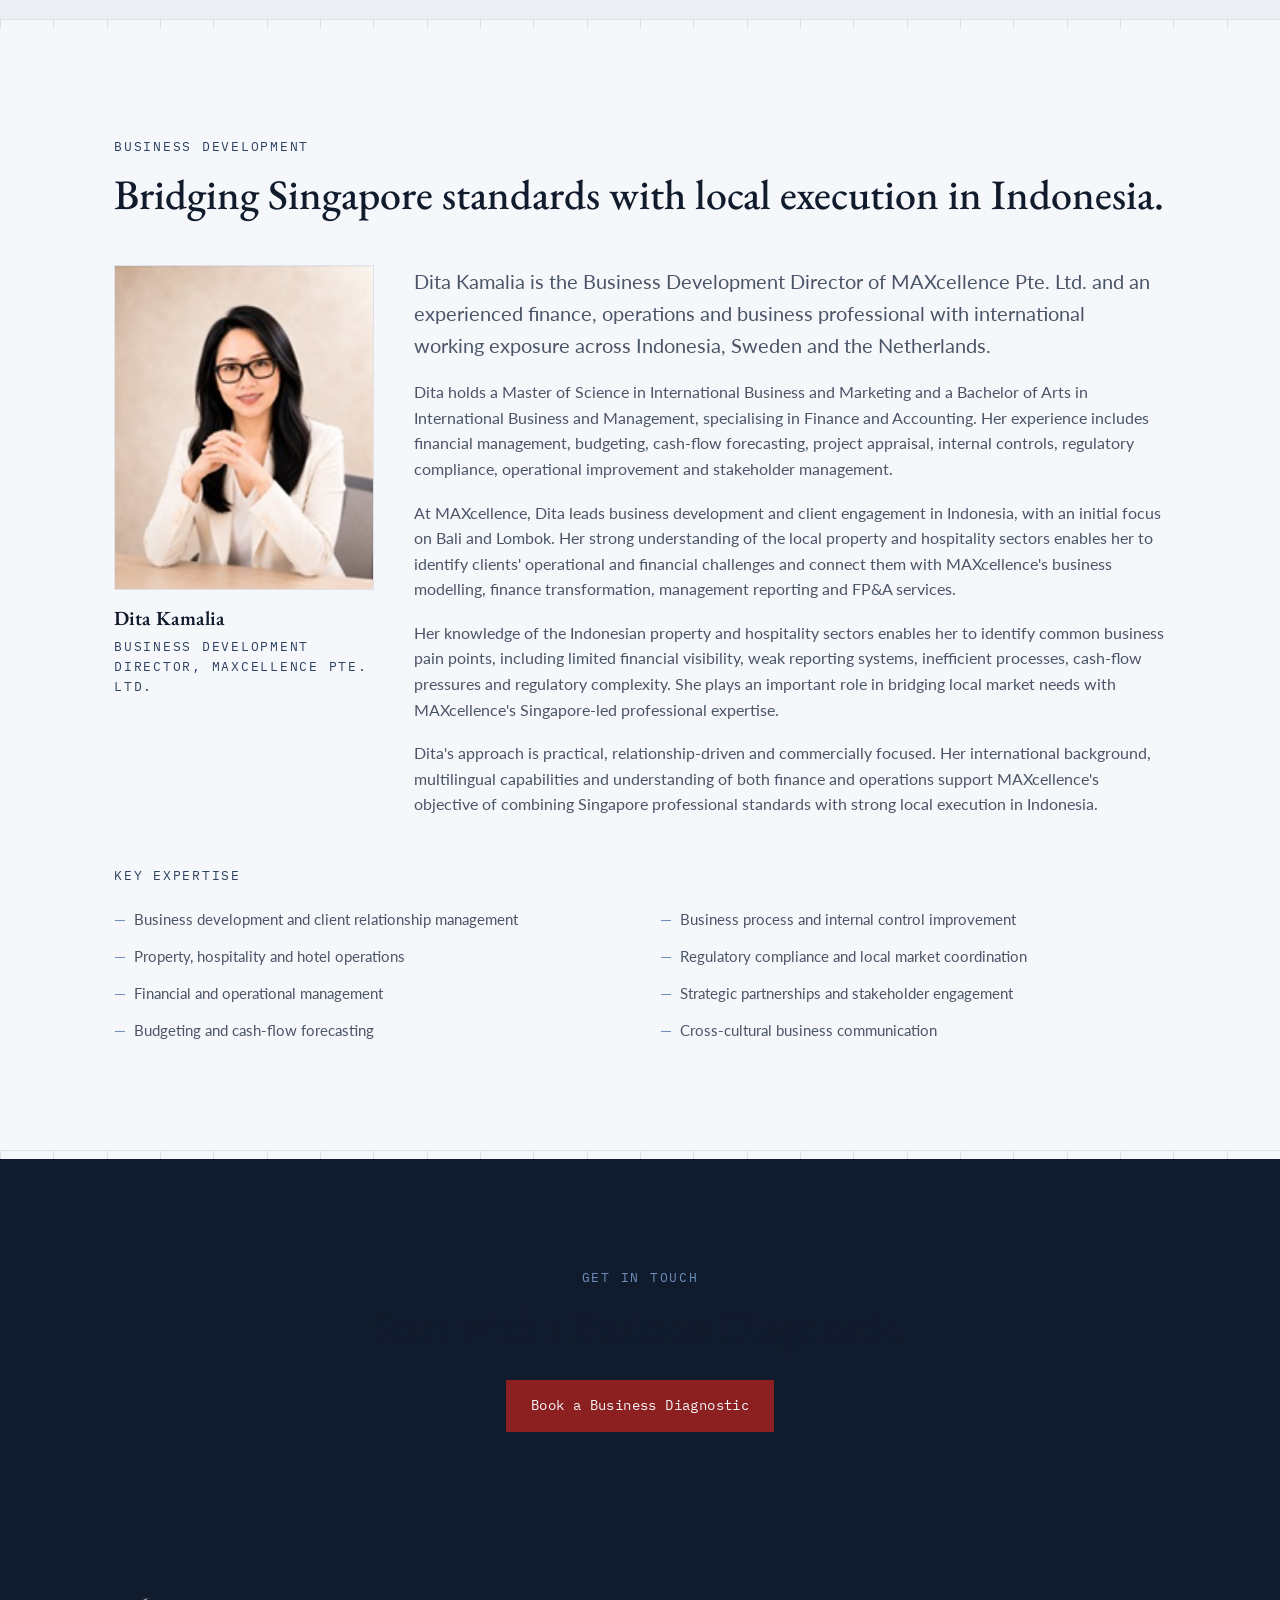
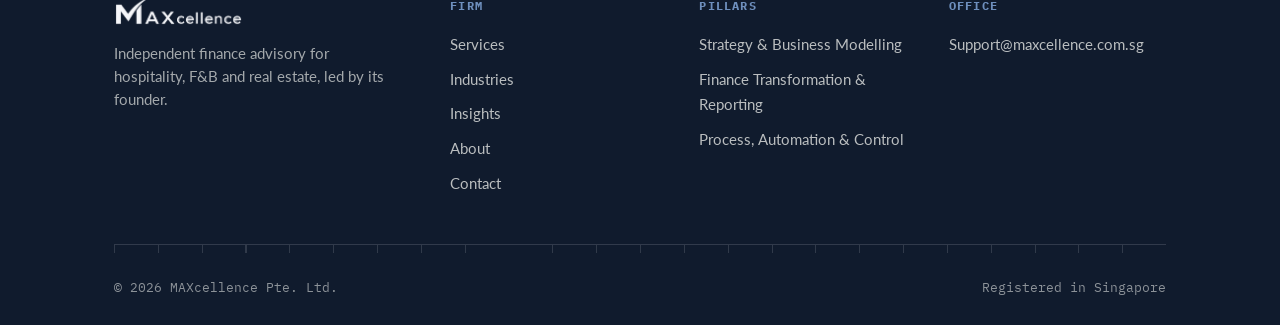
==== commit 368b296a: "Restructured files, update logo, add profiles and photos, remove phone and update email address" ====
--- a/about.html
+++ b/about.html
@@ -11,13 +11,13 @@
 <meta property="og:description" content="From multinational finance leadership to owner-focused business clarity — the story and credentials behind the MAXcellence founder.">
 <meta name="twitter:card" content="summary">
 <link rel="icon" type="image/svg+xml" href="data:image/svg+xml,%3Csvg xmlns='http://www.w3.org/2000/svg' viewBox='0 0 32 32'%3E%3Crect width='32' height='32' fill='%23101B2D'/%3E%3Ctext x='16' y='23' font-family='Georgia,serif' font-size='19' fill='%236E8FBD' text-anchor='middle'%3EM%3C/text%3E%3C/svg%3E">
-<link rel="stylesheet" href="styles.css">
+<link rel="stylesheet" href="css/styles.css">
 </head>
 <body>
 
 <nav class="site-nav">
   <div class="wrap">
-    <a href="index.html" class="brand"><span class="mark">MX</span>MAXcellence</a>
+    <a href="index.html" class="brand"><img src="img/logo.png" alt="MAXcellence" class="brand-logo"></a>
     <div class="nav-panel">
     <ul class="nav-links">
       <li><a href="index.html">Home</a></li>
@@ -108,9 +108,9 @@
       </div>
     </div>
 
-    <div class="grid-2 reveal" style="align-items:start; gap:56px;">
-      <div>
-        <div class="portrait-placeholder"><span class="initials">MY</span></div>
+    <div class="profile-grid reveal">
+      <div>
+        <div class="portrait-photo"><img src="img/mayple.jpg" alt="Mayple Yap, Founder of MAXcellence" loading="lazy"></div>
         <h3 style="margin-top:18px; font-size:20px;">Mayple Yap</h3>
         <p class="eyebrow" style="margin-top:6px;">Founder, MAXcellence Pte. Ltd.</p>
       </div>
@@ -162,6 +162,102 @@
 
 <div class="ledger"></div>
 
+<!-- DIRECTOR -->
+<section class="section-alt">
+  <div class="wrap">
+    <div class="section-head reveal">
+      <div>
+        <p class="eyebrow">The director</p>
+        <h2 style="margin-top:16px;">14+ years of SME finance discipline, applied daily.</h2>
+      </div>
+    </div>
+
+    <div class="profile-grid reveal">
+      <div>
+        <div class="portrait-photo"><img src="img/linglaw.jpg" alt="Ling Law, Director of MAXcellence" loading="lazy"></div>
+        <h3 style="margin-top:18px; font-size:20px;">Ling Law</h3>
+        <p class="eyebrow" style="margin-top:6px;">Director, MAXcellence Pte. Ltd.</p>
+      </div>
+      <div style="display:flex; flex-direction:column; gap:18px;">
+        <p class="lede">Ling Law is a Director of MAXcellence Pte. Ltd. and an experienced accountant with more than 14 years of experience in SME finance management, financial reporting, tax compliance and accounting system implementation. Her background includes full-spectrum accounting operations, month-end and year-end closing, consolidated reporting, intercompany reconciliation, statutory audit coordination, tax compliance, working capital management, GST compliance, inventory accounting and internal control improvements.</p>
+        <p style="color:var(--slate);">Ling holds a Bachelor of Applied Science, and a Diploma in Accounting. Through her finance and accounting experience, Ling has developed strong practical knowledge in preparing management accounts, maintaining accurate financial records, coordinating with auditors and tax agents, monitoring cash flow, supporting budgeting and forecasting, and improving accounting procedures.</p>
+        <p style="color:var(--slate);">At MAXcellence, Ling supports the company's objective of helping business owners build clearer financial records, better reporting discipline and more practical accounting workflows. Her role strengthens MAXcellence's ability to bridge the gap between accounting records and business-driven reporting, so that clients can better understand what their numbers mean for decision-making, cash flow, compliance and operational control.</p>
+      </div>
+    </div>
+
+    <div class="reveal" style="margin-top:48px;">
+      <p class="eyebrow">Key expertise</p>
+      <div class="grid-2" style="margin-top:22px; gap:14px 40px;">
+        <ul class="dash-list">
+          <li>SME finance operations and accounting management</li>
+          <li>Management accounts, financial reporting and business analysis</li>
+          <li>Month-end and year-end closing process management</li>
+          <li>Group reporting, consolidation support and intercompany reconciliation</li>
+          <li>Tax compliance, GST reporting and statutory filing coordination</li>
+          <li>Audit coordination and liaison with auditors, tax agents and corporate service providers</li>
+        </ul>
+        <ul class="dash-list">
+          <li>Cash flow monitoring, working capital control and payment planning</li>
+          <li>Accounts receivable, accounts payable and general ledger management</li>
+          <li>Budgeting, forecasting and management reporting support</li>
+          <li>Inventory accounting, stock take coordination and cost control support</li>
+          <li>Accounting system implementation and process improvement</li>
+          <li>Internal control enhancement and reporting workflow optimisation</li>
+        </ul>
+      </div>
+    </div>
+  </div>
+</section>
+
+<div class="ledger"></div>
+
+<!-- BUSINESS DEVELOPMENT DIRECTOR -->
+<section>
+  <div class="wrap">
+    <div class="section-head reveal">
+      <div>
+        <p class="eyebrow">Business development</p>
+        <h2 style="margin-top:16px;">Bridging Singapore standards with local execution in Indonesia.</h2>
+      </div>
+    </div>
+
+    <div class="profile-grid reveal">
+      <div>
+        <div class="portrait-photo"><img src="img/dita.jpg" alt="Dita Kamalia, Business Development Director of MAXcellence" loading="lazy"></div>
+        <h3 style="margin-top:18px; font-size:20px;">Dita Kamalia</h3>
+        <p class="eyebrow" style="margin-top:6px;">Business Development Director, MAXcellence Pte. Ltd.</p>
+      </div>
+      <div style="display:flex; flex-direction:column; gap:18px;">
+        <p class="lede">Dita Kamalia is the Business Development Director of MAXcellence Pte. Ltd. and an experienced finance, operations and business professional with international working exposure across Indonesia, Sweden and the Netherlands.</p>
+        <p style="color:var(--slate);">Dita holds a Master of Science in International Business and Marketing and a Bachelor of Arts in International Business and Management, specialising in Finance and Accounting. Her experience includes financial management, budgeting, cash-flow forecasting, project appraisal, internal controls, regulatory compliance, operational improvement and stakeholder management.</p>
+        <p style="color:var(--slate);">At MAXcellence, Dita leads business development and client engagement in Indonesia, with an initial focus on Bali and Lombok. Her strong understanding of the local property and hospitality sectors enables her to identify clients' operational and financial challenges and connect them with MAXcellence's business modelling, finance transformation, management reporting and FP&amp;A services.</p>
+        <p style="color:var(--slate);">Her knowledge of the Indonesian property and hospitality sectors enables her to identify common business pain points, including limited financial visibility, weak reporting systems, inefficient processes, cash-flow pressures and regulatory complexity. She plays an important role in bridging local market needs with MAXcellence's Singapore-led professional expertise.</p>
+        <p style="color:var(--slate);">Dita's approach is practical, relationship-driven and commercially focused. Her international background, multilingual capabilities and understanding of both finance and operations support MAXcellence's objective of combining Singapore professional standards with strong local execution in Indonesia.</p>
+      </div>
+    </div>
+
+    <div class="reveal" style="margin-top:48px;">
+      <p class="eyebrow">Key expertise</p>
+      <div class="grid-2" style="margin-top:22px; gap:14px 40px;">
+        <ul class="dash-list">
+          <li>Business development and client relationship management</li>
+          <li>Property, hospitality and hotel operations</li>
+          <li>Financial and operational management</li>
+          <li>Budgeting and cash-flow forecasting</li>
+        </ul>
+        <ul class="dash-list">
+          <li>Business process and internal control improvement</li>
+          <li>Regulatory compliance and local market coordination</li>
+          <li>Strategic partnerships and stakeholder engagement</li>
+          <li>Cross-cultural business communication</li>
+        </ul>
+      </div>
+    </div>
+  </div>
+</section>
+
+<div class="ledger"></div>
+
 <section class="section-dark">
   <div class="wrap" style="text-align:center;">
     <p class="eyebrow on-dark reveal">Get in touch</p>
@@ -176,7 +272,7 @@
   <div class="wrap">
     <div class="footer-grid">
       <div>
-        <a href="index.html" class="brand" style="color:var(--paper);"><span class="mark">MX</span>MAXcellence</a>
+        <a href="index.html" class="brand"><img src="img/logo-on-dark.png" alt="MAXcellence" class="brand-logo"></a>
         <p style="margin-top:16px; color:rgba(243,244,240,0.65); font-size:14.5px; max-width:32ch;">Independent finance advisory for hospitality, F&amp;B and real estate, led by its founder.</p>
       </div>
       <div>
@@ -200,7 +296,7 @@
       <div>
         <h4>Office</h4>
         <ul>
-          <li><a href="mailto:Support@maxcellence.com">Support@maxcellence.com</a></li>
+          <li><a href="mailto:Support@maxcellence.com.sg">Support@maxcellence.com.sg</a></li>
         </ul>
       </div>
     </div>
@@ -212,6 +308,6 @@
   </div>
 </footer>
 
-<script src="script.js"></script>
+<script src="js/script.js"></script>
 </body>
 </html>
--- a/css/styles.css
+++ b/css/styles.css
@@ -0,0 +1,646 @@
+/* ============================================================
+   MAXCELLENCE — design system
+   Deep navy + steel-blue on cool platinum, with a single
+   corporate-red accent reserved for primary CTAs and ticks.
+   EB Garamond / Lato / IBM Plex Mono.
+   ============================================================ */
+
+@import url('https://fonts.googleapis.com/css2?family=EB+Garamond:wght@400;500;600;700&family=Lato:wght@300;400;700&family=IBM+Plex+Mono:wght@400;500&display=swap');
+
+:root{
+  --ink:        #101B2D;  /* deep navy — text, logo, nav, dark sections */
+  --steel:      #1F3350;  /* navy hover shade */
+  --paper:      #F6F7FA;  /* cool platinum background */
+  --paper-alt:  #EBEEF3;  /* deeper platinum for alt sections */
+  --brass:      #6E8FBD;  /* steel-blue — on-dark text, dividers, premium highlights */
+  --brass-dim:  #2C4260;  /* deeper steel-blue — on-light text (eyebrows, labels) */
+  --red:        #8C1F1F;  /* corporate red — single accent, primary CTA only */
+  --red-dim:    #6E1818;
+  --slate:      #4B5568;
+  --white:      #FFFFFF;
+  --line:       #DDE2EA;
+  --line-dark:  rgba(246,247,250,0.14);
+
+  --display: 'EB Garamond', serif;
+  --body:    'Lato', sans-serif;
+  --mono:    'IBM Plex Mono', monospace;
+
+  --max: 1180px;
+  --pad: clamp(24px, 5vw, 64px);
+}
+
+*, *::before, *::after{ box-sizing: border-box; }
+html{ scroll-behavior: smooth; }
+
+body{
+  margin: 0;
+  background: var(--paper);
+  color: var(--ink);
+  font-family: var(--body);
+  font-size: 16px;
+  line-height: 1.6;
+  -webkit-font-smoothing: antialiased;
+}
+
+img{ max-width: 100%; display: block; }
+a{ color: inherit; }
+
+::selection{ background: var(--brass); color: var(--white); }
+
+:focus-visible{
+  outline: 2px solid var(--brass);
+  outline-offset: 3px;
+}
+
+@media (prefers-reduced-motion: reduce){
+  *{ animation-duration: 0.001ms !important; animation-iteration-count: 1 !important; transition-duration: 0.001ms !important; scroll-behavior: auto !important; }
+}
+
+.wrap{
+  max-width: var(--max);
+  margin: 0 auto;
+  padding-left: var(--pad);
+  padding-right: var(--pad);
+}
+
+/* ---------- ledger rule — signature divider ----------
+   A thin rule with tick marks, standing in for the ruled
+   lines of a ledger / docket page. Used wherever the page
+   turns from one section of the record to the next. */
+.ledger{
+  --ticks: 24;
+  height: 9px;
+  width: 100%;
+  background-image: repeating-linear-gradient(
+    to right,
+    var(--line) 0, var(--line) 1px,
+    transparent 1px, transparent calc(100% / var(--ticks))
+  );
+  background-position: top left;
+  background-repeat: no-repeat;
+  background-size: 100% 9px;
+  border-top: 1px solid var(--line);
+  margin: 0;
+}
+.ledger.on-dark{ border-top-color: var(--line-dark); background-image: repeating-linear-gradient(to right, var(--line-dark) 0, var(--line-dark) 1px, transparent 1px, transparent calc(100% / var(--ticks))); }
+
+/* ---------- eyebrow / index labels ---------- */
+.eyebrow{
+  font-family: var(--mono);
+  font-size: 12.5px;
+  letter-spacing: 0.14em;
+  text-transform: uppercase;
+  color: var(--brass-dim);
+}
+.eyebrow.on-dark{ color: var(--brass); }
+
+/* ---------- nav ---------- */
+.site-nav{
+  position: sticky;
+  top: 0;
+  z-index: 50;
+  background: var(--paper);
+  border-bottom: 1px solid var(--line);
+}
+.site-nav .wrap{
+  display: flex;
+  align-items: center;
+  justify-content: space-between;
+  height: 84px;
+}
+.brand{
+  display: flex;
+  align-items: center;
+}
+.brand-logo{
+  height: 30px;
+  width: auto;
+  display: block;
+}
+.nav-links{
+  display: flex;
+  gap: clamp(20px, 3vw, 40px);
+  list-style: none;
+  margin: 0; padding: 0;
+  font-size: 14.5px;
+}
+.nav-links a{
+  text-decoration: none;
+  color: var(--slate);
+  position: relative;
+  padding-bottom: 4px;
+  transition: color 0.2s ease;
+}
+.nav-links a:hover{ color: var(--ink); }
+.nav-links a.active{ color: var(--ink); }
+.nav-links a.active::after{
+  content: '';
+  position: absolute;
+  left: 0; right: 0; bottom: -2px;
+  height: 2px;
+  background: var(--brass);
+}
+
+.nav-cta{
+  font-family: var(--mono);
+  font-size: 13px;
+  text-decoration: none;
+  color: var(--ink);
+  border: 1px solid var(--ink);
+  padding: 9px 16px;
+  transition: background 0.2s ease, color 0.2s ease;
+  white-space: nowrap;
+}
+.nav-cta:hover{ background: var(--ink); color: var(--paper); }
+
+.nav-toggle{
+  display: none;
+  background: none;
+  border: 1px solid var(--line);
+  width: 40px; height: 40px;
+  cursor: pointer;
+  flex-direction: column;
+  align-items: center;
+  justify-content: center;
+  gap: 4px;
+}
+.nav-toggle span{ width: 18px; height: 1.5px; background: var(--ink); }
+
+.nav-panel{ display: contents; }
+
+@media (max-width: 1180px){
+  .nav-links, .nav-cta{ display: none; }
+  .nav-toggle{ display: flex; }
+  .site-nav.open .nav-panel{
+    display: flex;
+    flex-direction: column;
+    position: absolute;
+    top: 84px; left: 0; right: 0;
+    max-height: calc(100vh - 84px);
+    overflow-y: auto;
+    background: var(--paper);
+    border-bottom: 1px solid var(--line);
+    padding: 24px var(--pad) 28px;
+    gap: 22px;
+  }
+  .site-nav.open .nav-links{
+    display: flex;
+    flex-direction: column;
+    gap: 18px;
+  }
+  .site-nav.open .nav-cta{
+    display: inline-flex;
+    justify-content: center;
+  }
+}
+
+/* ---------- headings / type scale ---------- */
+h1, h2, h3{
+  font-family: var(--display);
+  font-weight: 500;
+  color: var(--ink);
+  margin: 0;
+  line-height: 1.08;
+}
+h1{ font-size: clamp(40px, 6vw, 68px); font-weight: 500; letter-spacing: -0.01em; }
+h2{ font-size: clamp(28px, 3.6vw, 42px); }
+h3{ font-size: clamp(20px, 2vw, 24px); font-weight: 600; }
+p{ margin: 0; }
+.lede{
+  font-size: clamp(17px, 1.6vw, 20px);
+  color: var(--slate);
+  max-width: 62ch;
+}
+
+/* ---------- buttons ---------- */
+.btn{
+  display: inline-flex;
+  align-items: center;
+  gap: 10px;
+  font-family: var(--mono);
+  font-size: 13.5px;
+  letter-spacing: 0.03em;
+  text-decoration: none;
+  padding: 14px 24px;
+  border: 1px solid var(--ink);
+  color: var(--ink);
+  transition: background 0.2s ease, color 0.2s ease, border-color 0.2s ease;
+}
+.btn:hover{ background: var(--ink); color: var(--paper); }
+.btn.primary{ background: var(--ink); color: var(--paper); }
+.btn.primary:hover{ background: var(--steel); border-color: var(--steel); }
+.btn.on-dark{ border-color: var(--line-dark); color: var(--paper); }
+.btn.on-dark:hover{ background: var(--paper); color: var(--ink); }
+.btn.cta-red{ background: var(--red); border-color: var(--red); color: var(--paper); }
+.btn.cta-red:hover{ background: var(--red-dim); border-color: var(--red-dim); }
+.btn.outline-on-dark{ border-color: rgba(246,247,250,0.55); color: var(--paper); background: transparent; }
+.btn.outline-on-dark:hover{ background: rgba(246,247,250,0.12); border-color: var(--paper); }
+
+/* ---------- sections ---------- */
+section{ padding: clamp(56px, 9vw, 108px) 0; }
+.section-alt{ background: var(--paper-alt); }
+.section-dark{ background: var(--ink); color: var(--paper); }
+.section-dark .slate-on-dark{ color: rgba(243,244,240,0.68); }
+
+.section-head{
+  display: flex;
+  justify-content: space-between;
+  align-items: flex-end;
+  gap: 32px;
+  flex-wrap: wrap;
+  margin-bottom: 48px;
+}
+
+/* ---------- footer ---------- */
+.site-footer{
+  background: var(--ink);
+  color: var(--paper);
+  padding: 56px 0 28px;
+}
+.footer-grid{
+  display: grid;
+  grid-template-columns: 1.4fr 1fr 1fr 1fr;
+  gap: 32px;
+  padding-bottom: 40px;
+}
+.footer-grid h4{
+  font-family: var(--mono);
+  font-size: 12px;
+  letter-spacing: 0.1em;
+  text-transform: uppercase;
+  color: var(--brass);
+  margin: 0 0 16px;
+}
+.footer-grid ul{ list-style: none; margin: 0; padding: 0; }
+.footer-grid li{ margin-bottom: 9px; }
+.footer-grid a{ text-decoration: none; color: rgba(243,244,240,0.75); font-size: 14.5px; transition: color 0.2s ease; }
+.footer-grid a:hover{ color: var(--paper); }
+.footer-bottom{
+  display: flex;
+  justify-content: space-between;
+  align-items: center;
+  padding-top: 24px;
+  font-family: var(--mono);
+  font-size: 12.5px;
+  color: rgba(243,244,240,0.55);
+  flex-wrap: wrap;
+  gap: 12px;
+}
+@media (max-width: 760px){
+  .footer-grid{ grid-template-columns: 1fr 1fr; }
+}
+
+/* ---------- reveal-on-scroll ---------- */
+.reveal{
+  opacity: 0;
+  transform: translateY(14px);
+  transition: opacity 0.7s ease, transform 0.7s ease;
+}
+.reveal.in{ opacity: 1; transform: translateY(0); }
+
+/* ---------- utility ---------- */
+.grid-2{ display: grid; grid-template-columns: 1fr 1fr; gap: 48px; }
+.grid-3{ display: grid; grid-template-columns: repeat(3, 1fr); gap: 1px; background: var(--line); }
+.grid-4{ display: grid; grid-template-columns: repeat(4, 1fr); gap: 40px; }
+@media (max-width: 1024px){
+  .grid-3{ grid-template-columns: repeat(2, 1fr); }
+}
+@media (max-width: 860px){
+  .grid-2{ grid-template-columns: 1fr; }
+  .grid-4{ grid-template-columns: 1fr 1fr; }
+}
+@media (max-width: 640px){
+  .grid-3{ grid-template-columns: 1fr; }
+}
+@media (max-width: 560px){
+  .grid-4{ grid-template-columns: 1fr; }
+}
+
+/* ============================================================
+   HERO SLIDESHOW — full-width crossfading photos with per-slide
+   captions. JS toggles an "active" class every 4s; CSS just
+   handles the crossfade transition and control styling.
+   ============================================================ */
+.hero{
+  position: relative;
+  height: 94vh;
+  min-height: 620px;
+  max-height: 960px;
+  overflow: hidden;
+  color: var(--paper);
+}
+.hero-slide{
+  position: absolute;
+  inset: 0;
+  background-size: cover;
+  background-position: center;
+  opacity: 0;
+  transition: opacity 1s ease;
+}
+.hero-slide.active{ opacity: 1; }
+
+.hero::before{
+  content: '';
+  position: absolute;
+  inset: 0;
+  background: linear-gradient(180deg, rgba(16,27,45,0.32) 0%, rgba(16,27,45,0.38) 42%, rgba(16,27,45,0.90) 100%);
+  z-index: 1;
+}
+
+.hero-caption{ position: absolute; inset: 0; z-index: 2; }
+.caption-item{
+  position: absolute;
+  inset: 0;
+  display: flex;
+  flex-direction: column;
+  justify-content: flex-end;
+  padding: var(--pad);
+  padding-bottom: 150px;
+  opacity: 0;
+  transition: opacity 0.8s ease;
+}
+.caption-item.active{ opacity: 1; }
+.caption-item h1{ color: var(--paper); max-width: 17ch; }
+.caption-item .lede{ color: rgba(243,244,240,0.86); margin-top: 20px; max-width: 52ch; }
+
+.hero-cta{
+  position: absolute;
+  left: 0; right: 0; bottom: 0;
+  z-index: 3;
+  padding: var(--pad);
+  padding-top: 0;
+  padding-bottom: 96px;
+  display: flex;
+  gap: 16px;
+  flex-wrap: wrap;
+}
+
+/* controls row: dots (left) + play/pause (right) */
+.hero-controls{
+  position: absolute;
+  left: 0; right: 0; bottom: 0;
+  z-index: 4;
+  padding: 0 var(--pad) 28px;
+  display: flex;
+  align-items: center;
+  justify-content: space-between;
+}
+.hero-dots{ display: flex; gap: 8px; }
+.hero-dots button{
+  width: 22px; height: 2px;
+  padding: 0;
+  border: 0;
+  background: rgba(243,244,240,0.35);
+  cursor: pointer;
+  transition: background 0.2s ease;
+}
+.hero-dots button.active{ background: var(--brass); }
+
+.hero-toggle{
+  width: 40px; height: 40px;
+  border: 1px solid rgba(243,244,240,0.5);
+  background: rgba(16,27,45,0.35);
+  color: var(--paper);
+  display: flex;
+  align-items: center;
+  justify-content: center;
+  cursor: pointer;
+  transition: background 0.2s ease, border-color 0.2s ease;
+}
+.hero-toggle:hover{ background: rgba(16,27,45,0.55); border-color: var(--paper); }
+.hero-toggle svg{ width: 13px; height: 13px; fill: var(--paper); }
+
+@media (max-width: 760px){
+  .hero{ height: 100vh; min-height: 580px; }
+  .caption-item{ padding-bottom: 168px; }
+  .hero-cta{ padding-bottom: 108px; }
+}
+
+/* ---------- service showcase: alternating photo + copy ---------- */
+.service-row{
+  display: grid;
+  grid-template-columns: 1fr 1fr;
+  border-top: 1px solid var(--line);
+}
+.service-row:last-child{ border-bottom: 1px solid var(--line); }
+.service-row .service-photo{ position: relative; min-height: 380px; overflow: hidden; }
+.service-row .service-photo img{
+  width: 100%; height: 100%;
+  object-fit: cover;
+  position: absolute; inset: 0;
+}
+.service-row .service-text{
+  padding: 56px clamp(24px,5vw,64px);
+  display: flex;
+  flex-direction: column;
+  justify-content: center;
+}
+.service-row.reverse .service-photo{ order: 2; }
+.service-row.reverse .service-text{ order: 1; }
+
+@media (max-width: 860px){
+  .service-row, .service-row.reverse{ grid-template-columns: 1fr; }
+  .service-row .service-photo, .service-row.reverse .service-photo{ order: 1; min-height: 260px; }
+  .service-row .service-text, .service-row.reverse .service-text{ order: 2; padding: 40px var(--pad); }
+}
+
+/* ---------- method step rows (services page) ---------- */
+.method-step{
+  display: grid;
+  grid-template-columns: 120px 1fr;
+  gap: 32px;
+  padding: 32px 0;
+}
+@media (max-width: 640px){
+  .method-step{ grid-template-columns: 1fr; gap: 8px; padding: 24px 0; }
+}
+.trust-strip{
+  background: var(--ink);
+  border-bottom: 1px solid var(--line-dark);
+}
+.trust-strip .wrap{
+  display: flex;
+  flex-wrap: wrap;
+  gap: 12px 0;
+  padding-top: 22px;
+  padding-bottom: 22px;
+}
+.trust-strip span{
+  font-family: var(--mono);
+  font-size: 12.5px;
+  letter-spacing: 0.04em;
+  color: rgba(246,247,250,0.82);
+  padding: 0 22px;
+  border-right: 1px solid var(--line-dark);
+  white-space: nowrap;
+}
+.trust-strip span:last-child{ border-right: none; }
+.trust-strip span:first-child{ padding-left: 0; }
+@media (max-width: 860px){
+  .trust-strip span{ padding: 0 14px; border-right: none; }
+}
+
+/* ---------- pillar cards (services overview) ---------- */
+.pillar-card{
+  background: var(--paper-alt);
+  border: 1px solid var(--line);
+  padding: 0 0 40px;
+  display: flex;
+  flex-direction: column;
+  height: 100%;
+  overflow: hidden;
+}
+.pillar-card .pillar-photo{
+  aspect-ratio: 16/10;
+  overflow: hidden;
+}
+.pillar-card .pillar-photo img{
+  width: 100%; height: 100%;
+  object-fit: cover;
+  display: block;
+}
+.pillar-card .pillar-body{ padding: 28px 36px 0; display: flex; flex-direction: column; flex: 1; }
+.pillar-card .pillar-num{
+  font-family: var(--mono);
+  font-size: 12.5px;
+  color: var(--brass-dim);
+  letter-spacing: 0.1em;
+}
+.pillar-card ul{ list-style: none; margin: 18px 0 0; padding: 0; display: flex; flex-direction: column; gap: 9px; }
+.pillar-card li{ padding-left: 18px; position: relative; color: var(--slate); font-size: 14.5px; }
+.pillar-card li::before{ content: '—'; position: absolute; left: 0; color: var(--brass); }
+.pillar-card .pillar-outcome{
+  margin-top: 22px;
+  padding-top: 18px;
+  border-top: 1px solid var(--line);
+  font-size: 14px;
+  color: var(--slate);
+}
+.pillar-card .pillar-outcome b{ color: var(--ink); font-weight: 600; }
+
+/* ---------- industry tiles ---------- */
+.industry-tile{
+  background: var(--paper-alt);
+  border: 1px solid var(--line);
+  padding: 32px 28px;
+  transition: border-color 0.2s ease, background 0.2s ease;
+}
+.industry-tile:hover{ border-color: var(--brass); background: var(--white); }
+.industry-tile .tile-num{
+  font-family: var(--mono);
+  font-size: 12px;
+  color: var(--brass-dim);
+  letter-spacing: 0.08em;
+}
+
+/* ---------- portrait placeholder — until a real photo is supplied ---------- */
+.portrait-placeholder{
+  aspect-ratio: 4/5;
+  background: var(--ink);
+  border: 1px solid var(--line);
+  position: relative;
+  overflow: hidden;
+  display: flex;
+  align-items: center;
+  justify-content: center;
+}
+.portrait-placeholder::before{
+  content: '';
+  position: absolute;
+  inset: 0;
+  background-image: repeating-linear-gradient(135deg, var(--line-dark) 0, var(--line-dark) 1px, transparent 1px, transparent 16px);
+}
+.portrait-photo{
+  aspect-ratio: 4/5;
+  overflow: hidden;
+  border: 1px solid var(--line);
+}
+.portrait-photo img{
+  width: 100%; height: 100%;
+  object-fit: cover;
+  display: block;
+}
+
+/* ---------- profile grid — photo column sized to the photo, not 50/50 ---------- */
+.profile-grid{
+  display: grid;
+  grid-template-columns: 260px 1fr;
+  gap: 40px;
+  align-items: start;
+}
+@media (max-width: 640px){
+  .profile-grid{ grid-template-columns: 1fr; }
+  .profile-grid .portrait-photo{ max-width: 260px; }
+}
+
+.portrait-placeholder .initials{
+  position: relative;
+  font-family: var(--display);
+  font-size: clamp(64px, 9vw, 104px);
+  font-weight: 500;
+  letter-spacing: 0.02em;
+  color: var(--brass);
+}
+
+/* ---------- dash list — reusable "—" bulleted list ---------- */
+.dash-list{
+  list-style: none;
+  margin: 0;
+  padding: 0;
+  display: flex;
+  flex-direction: column;
+  gap: 13px;
+}
+.dash-list li{
+  padding-left: 20px;
+  position: relative;
+  color: var(--slate);
+  font-size: 15px;
+}
+.dash-list li::before{
+  content: '—';
+  position: absolute;
+  left: 0;
+  color: var(--brass);
+}
+.dash-list.accent-red li::before{ color: var(--red); }
+
+/* ---------- form fields (contact page) ---------- */
+.form-field{
+  font-family: var(--body);
+  font-size: 16px;
+  padding: 13px 14px;
+  border: 1px solid var(--line);
+  background: var(--white);
+  color: var(--ink);
+}
+textarea.form-field{ resize: vertical; }
+select.form-field{
+  appearance: none;
+  -webkit-appearance: none;
+  -moz-appearance: none;
+  padding-right: 40px;
+  background-image: url("data:image/svg+xml,%3Csvg xmlns='http://www.w3.org/2000/svg' width='10' height='10' viewBox='0 0 10 10'%3E%3Cpath d='M1 3l4 4 4-4' fill='none' stroke='%234B5568' stroke-width='1.5' stroke-linecap='round' stroke-linejoin='round'/%3E%3C/svg%3E");
+  background-repeat: no-repeat;
+  background-position: right 16px center;
+}
+
+/* ---------- insight / article cards ---------- */
+.insight-card{
+  border-top: 1px solid var(--line);
+  padding: 30px 0;
+  display: grid;
+  grid-template-columns: 100px 1fr;
+  gap: 24px;
+  align-items: baseline;
+}
+.insight-card:last-child{ border-bottom: 1px solid var(--line); }
+.insight-card .insight-tag{
+  font-family: var(--mono);
+  font-size: 12px;
+  color: var(--brass-dim);
+  letter-spacing: 0.06em;
+}
+@media (max-width: 640px){
+  .insight-card{ grid-template-columns: 1fr; gap: 8px; }
+}
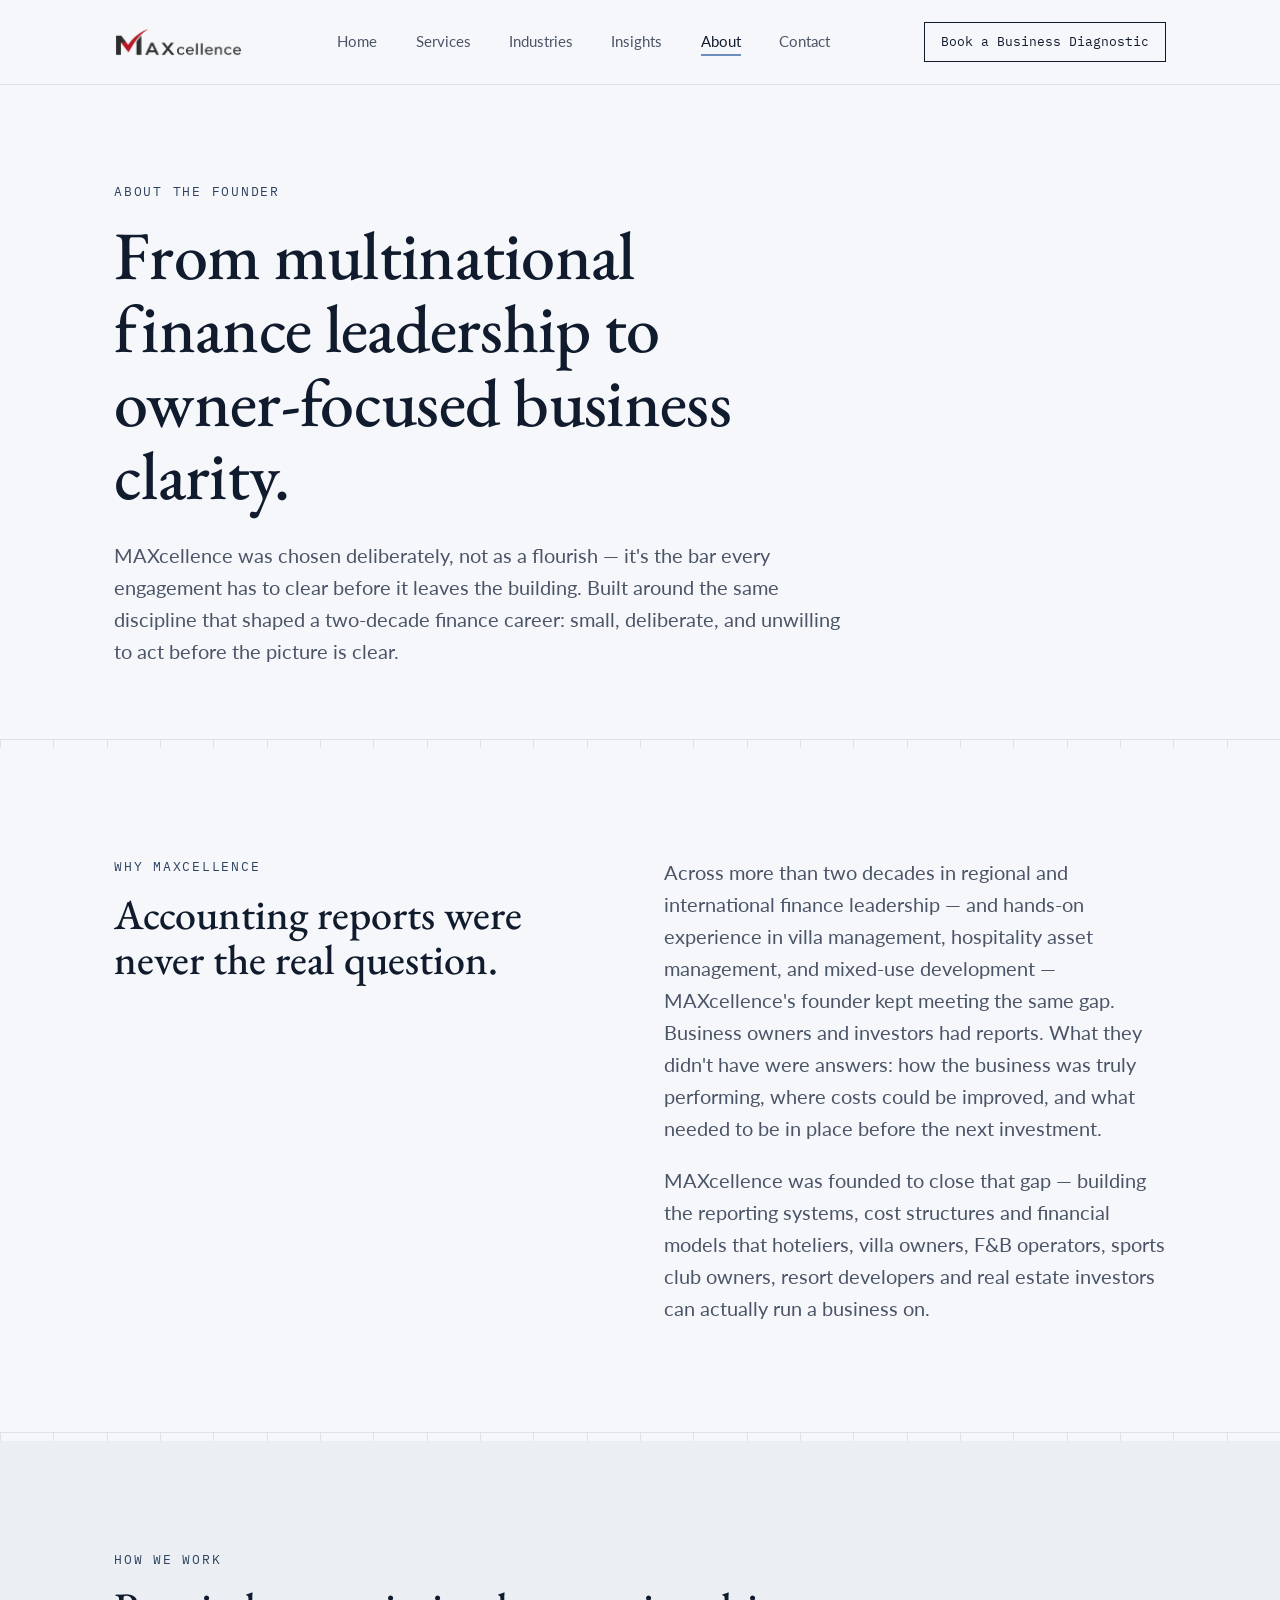
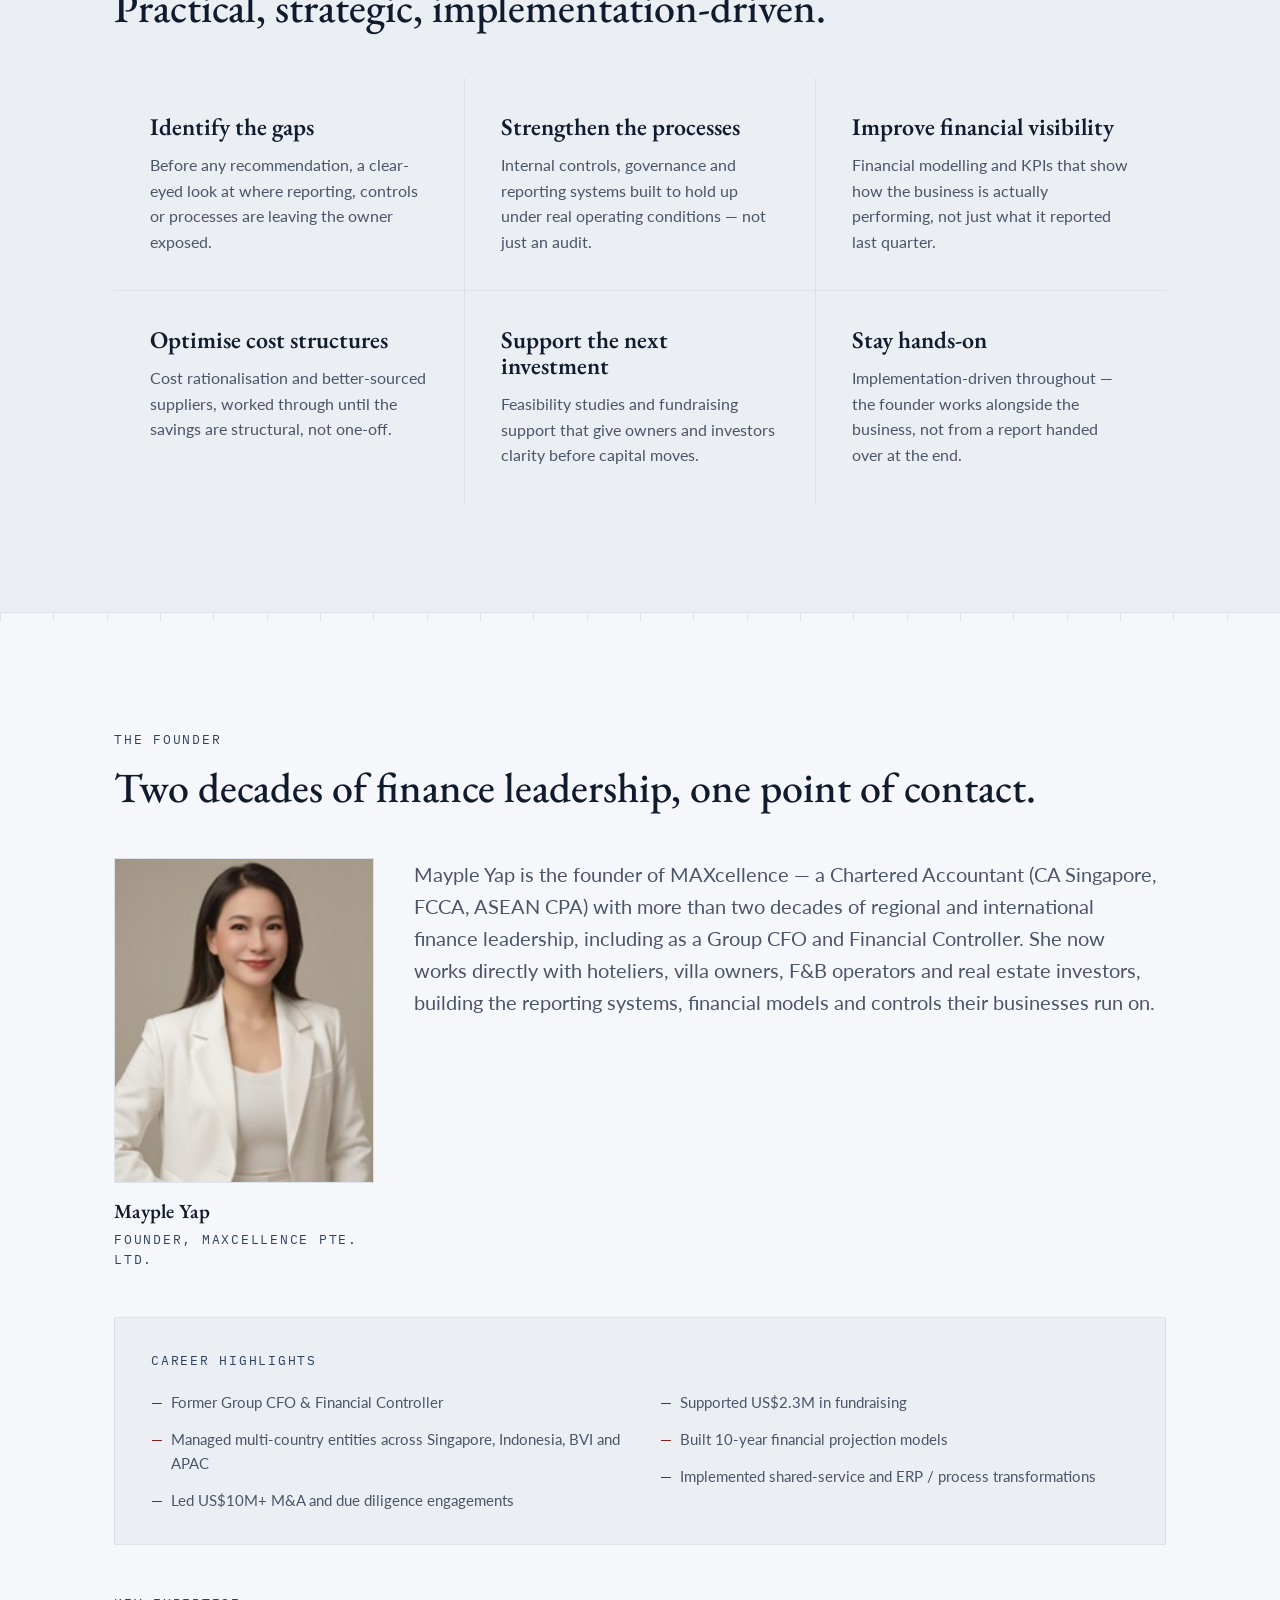
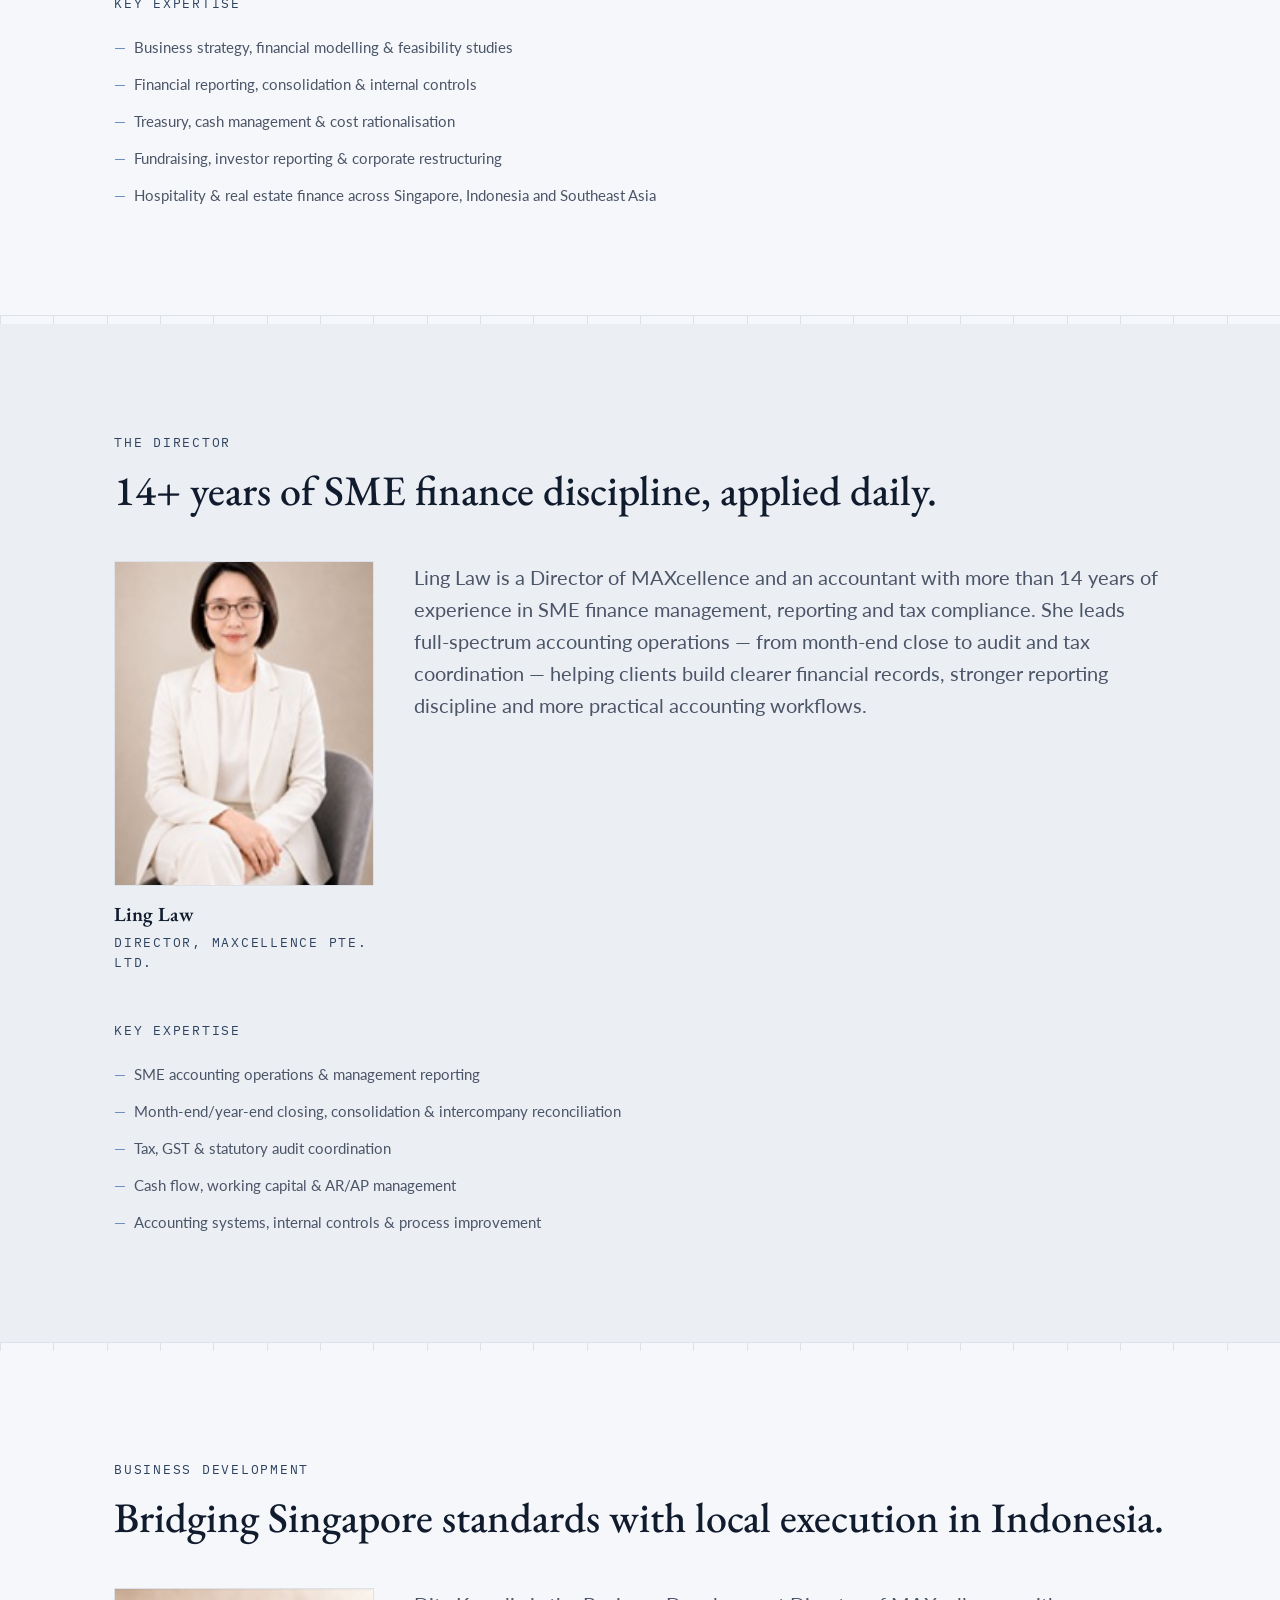
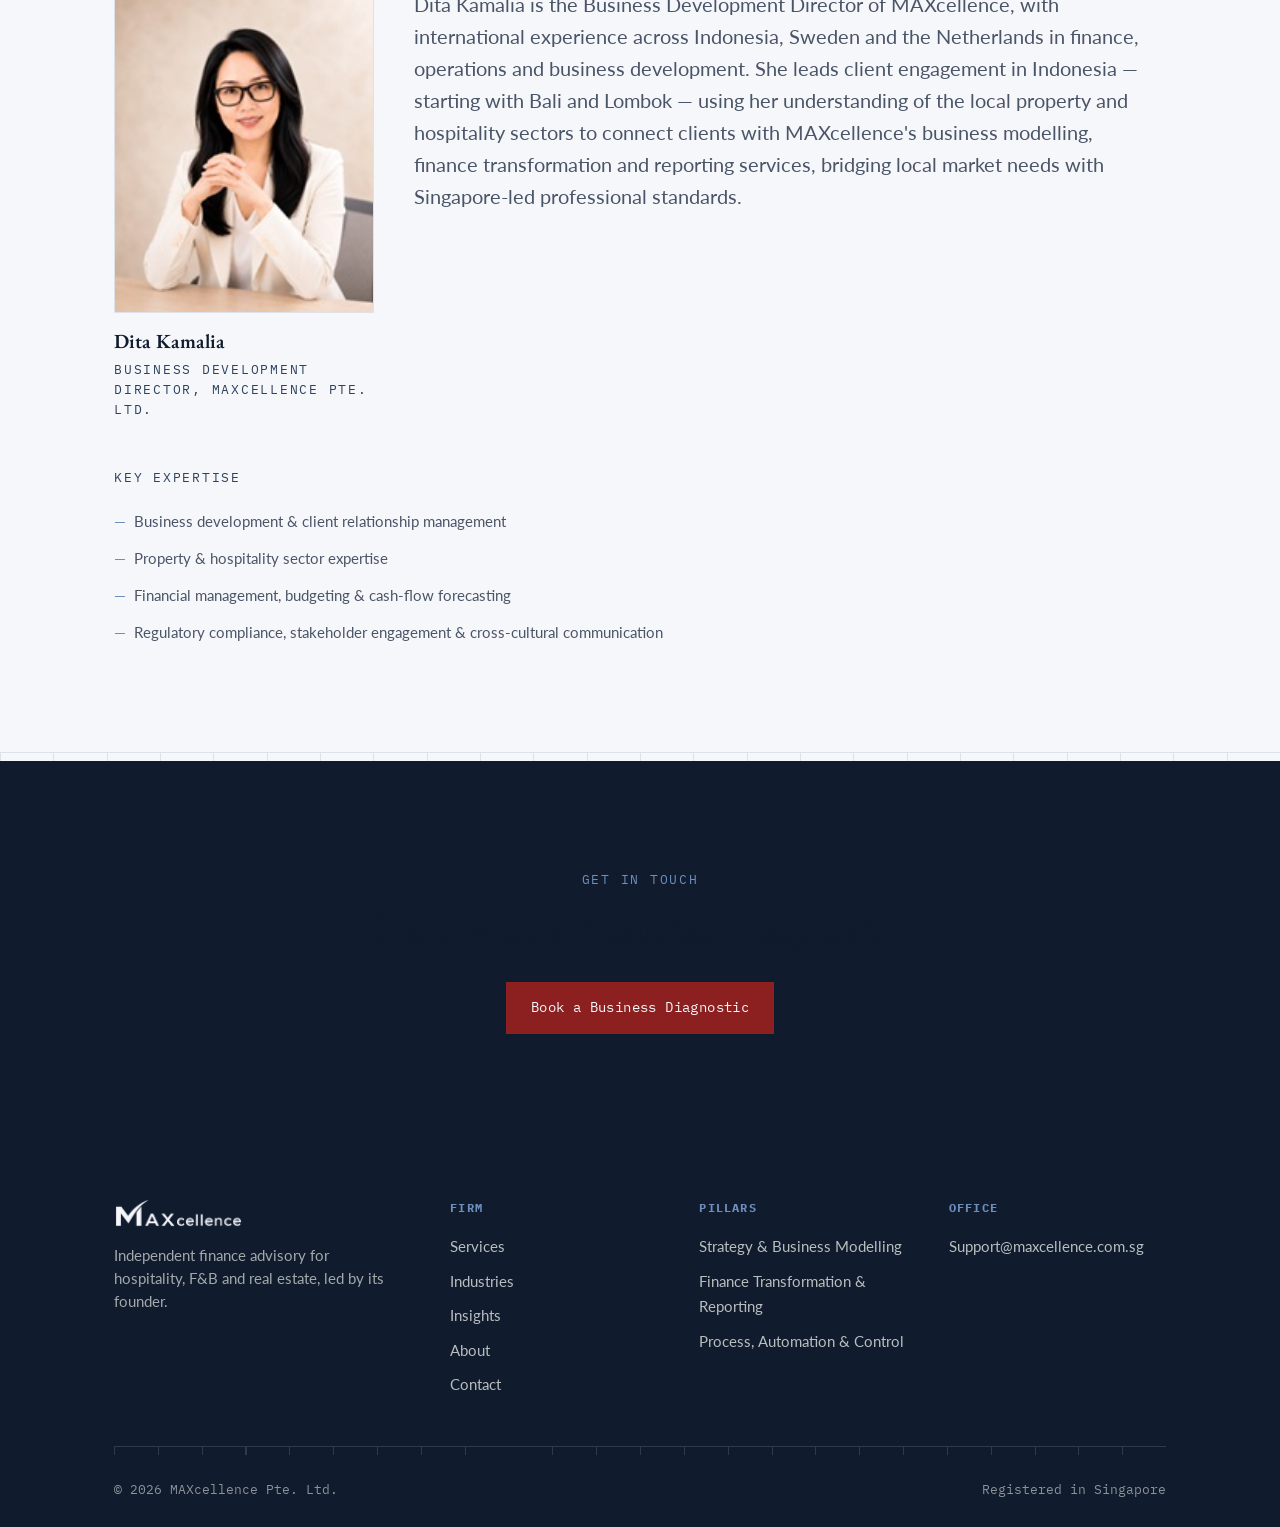
==== commit b12aebed: "Update The founder, in numbers section" ====
--- a/about.html
+++ b/about.html
@@ -115,10 +115,7 @@
         <p class="eyebrow" style="margin-top:6px;">Founder, MAXcellence Pte. Ltd.</p>
       </div>
       <div style="display:flex; flex-direction:column; gap:18px;">
-        <p class="lede">Mayple Yap is the founder of MAXcellence and a Chartered Accountant with more than two decades of regional and international finance leadership experience — spanning finance transformation, business partnering, controllership, treasury and cash management, cost rationalisation, internal controls, corporate governance, consolidation, fundraising, business feasibility studies and strategic planning.</p>
-        <p style="color:var(--slate);">She holds a Master of Science in Finance, a Bachelor of Science in Applied Accounting, and a Diploma in Banking and Financial Management with Merit. She is an ASEAN CPA, a Fellow of the Association of Chartered Certified Accountants (FCCA), and a Chartered Accountant of Singapore.</p>
-        <p style="color:var(--slate);">Before founding MAXcellence, she held senior finance leadership roles across multinational corporations, regional groups, real estate development, hospitality, asset management, telecommunications, technology, manufacturing and property-related businesses — overseeing regional finance operations, group reporting, statutory compliance, financial modelling, budgeting, fundraising support, investor reporting, corporate restructuring and performance improvement.</p>
-        <p style="color:var(--slate);">Her practical experience also extends into villa management, hospitality-related asset management, mixed development projects and integrated lifestyle projects. Today she works directly with hoteliers, villa owners, F&amp;B operators, sports club owners, resort developers and real estate investors — identifying gaps, strengthening processes, improving financial visibility, optimising cost structures, developing KPIs, sourcing better suppliers and supporting business expansion with clarity and control.</p>
+        <p class="lede">Mayple Yap is the founder of MAXcellence — a Chartered Accountant (CA Singapore, FCCA, ASEAN CPA) with more than two decades of regional and international finance leadership, including as a Group CFO and Financial Controller. She now works directly with hoteliers, villa owners, F&amp;B operators and real estate investors, building the reporting systems, financial models and controls their businesses run on.</p>
       </div>
     </div>
 
@@ -140,22 +137,13 @@
 
     <div class="reveal" style="margin-top:48px;">
       <p class="eyebrow">Key expertise</p>
-      <div class="grid-2" style="margin-top:22px; gap:14px 40px;">
-        <ul class="dash-list">
-          <li>Business strategy and financial modelling</li>
-          <li>Hospitality, villa and asset management finance</li>
-          <li>Business feasibility studies and investment planning</li>
-          <li>Cost rationalisation and profitability improvement</li>
-          <li>Internal control and governance</li>
-        </ul>
-        <ul class="dash-list">
-          <li>Financial reporting and consolidation</li>
-          <li>Treasury and cash management</li>
-          <li>Fundraising support and investor reporting</li>
-          <li>Corporate restructuring and process improvement</li>
-          <li>Regional operations across Singapore, Indonesia and Southeast Asia</li>
-        </ul>
-      </div>
+      <ul class="dash-list" style="margin-top:22px;">
+        <li>Business strategy, financial modelling &amp; feasibility studies</li>
+        <li>Financial reporting, consolidation &amp; internal controls</li>
+        <li>Treasury, cash management &amp; cost rationalisation</li>
+        <li>Fundraising, investor reporting &amp; corporate restructuring</li>
+        <li>Hospitality &amp; real estate finance across Singapore, Indonesia and Southeast Asia</li>
+      </ul>
     </div>
   </div>
 </section>
@@ -179,32 +167,19 @@
         <p class="eyebrow" style="margin-top:6px;">Director, MAXcellence Pte. Ltd.</p>
       </div>
       <div style="display:flex; flex-direction:column; gap:18px;">
-        <p class="lede">Ling Law is a Director of MAXcellence Pte. Ltd. and an experienced accountant with more than 14 years of experience in SME finance management, financial reporting, tax compliance and accounting system implementation. Her background includes full-spectrum accounting operations, month-end and year-end closing, consolidated reporting, intercompany reconciliation, statutory audit coordination, tax compliance, working capital management, GST compliance, inventory accounting and internal control improvements.</p>
-        <p style="color:var(--slate);">Ling holds a Bachelor of Applied Science, and a Diploma in Accounting. Through her finance and accounting experience, Ling has developed strong practical knowledge in preparing management accounts, maintaining accurate financial records, coordinating with auditors and tax agents, monitoring cash flow, supporting budgeting and forecasting, and improving accounting procedures.</p>
-        <p style="color:var(--slate);">At MAXcellence, Ling supports the company's objective of helping business owners build clearer financial records, better reporting discipline and more practical accounting workflows. Her role strengthens MAXcellence's ability to bridge the gap between accounting records and business-driven reporting, so that clients can better understand what their numbers mean for decision-making, cash flow, compliance and operational control.</p>
+        <p class="lede">Ling Law is a Director of MAXcellence and an accountant with more than 14 years of experience in SME finance management, reporting and tax compliance. She leads full-spectrum accounting operations — from month-end close to audit and tax coordination — helping clients build clearer financial records, stronger reporting discipline and more practical accounting workflows.</p>
       </div>
     </div>
 
     <div class="reveal" style="margin-top:48px;">
       <p class="eyebrow">Key expertise</p>
-      <div class="grid-2" style="margin-top:22px; gap:14px 40px;">
-        <ul class="dash-list">
-          <li>SME finance operations and accounting management</li>
-          <li>Management accounts, financial reporting and business analysis</li>
-          <li>Month-end and year-end closing process management</li>
-          <li>Group reporting, consolidation support and intercompany reconciliation</li>
-          <li>Tax compliance, GST reporting and statutory filing coordination</li>
-          <li>Audit coordination and liaison with auditors, tax agents and corporate service providers</li>
-        </ul>
-        <ul class="dash-list">
-          <li>Cash flow monitoring, working capital control and payment planning</li>
-          <li>Accounts receivable, accounts payable and general ledger management</li>
-          <li>Budgeting, forecasting and management reporting support</li>
-          <li>Inventory accounting, stock take coordination and cost control support</li>
-          <li>Accounting system implementation and process improvement</li>
-          <li>Internal control enhancement and reporting workflow optimisation</li>
-        </ul>
-      </div>
+      <ul class="dash-list" style="margin-top:22px;">
+        <li>SME accounting operations &amp; management reporting</li>
+        <li>Month-end/year-end closing, consolidation &amp; intercompany reconciliation</li>
+        <li>Tax, GST &amp; statutory audit coordination</li>
+        <li>Cash flow, working capital &amp; AR/AP management</li>
+        <li>Accounting systems, internal controls &amp; process improvement</li>
+      </ul>
     </div>
   </div>
 </section>
@@ -228,30 +203,18 @@
         <p class="eyebrow" style="margin-top:6px;">Business Development Director, MAXcellence Pte. Ltd.</p>
       </div>
       <div style="display:flex; flex-direction:column; gap:18px;">
-        <p class="lede">Dita Kamalia is the Business Development Director of MAXcellence Pte. Ltd. and an experienced finance, operations and business professional with international working exposure across Indonesia, Sweden and the Netherlands.</p>
-        <p style="color:var(--slate);">Dita holds a Master of Science in International Business and Marketing and a Bachelor of Arts in International Business and Management, specialising in Finance and Accounting. Her experience includes financial management, budgeting, cash-flow forecasting, project appraisal, internal controls, regulatory compliance, operational improvement and stakeholder management.</p>
-        <p style="color:var(--slate);">At MAXcellence, Dita leads business development and client engagement in Indonesia, with an initial focus on Bali and Lombok. Her strong understanding of the local property and hospitality sectors enables her to identify clients' operational and financial challenges and connect them with MAXcellence's business modelling, finance transformation, management reporting and FP&amp;A services.</p>
-        <p style="color:var(--slate);">Her knowledge of the Indonesian property and hospitality sectors enables her to identify common business pain points, including limited financial visibility, weak reporting systems, inefficient processes, cash-flow pressures and regulatory complexity. She plays an important role in bridging local market needs with MAXcellence's Singapore-led professional expertise.</p>
-        <p style="color:var(--slate);">Dita's approach is practical, relationship-driven and commercially focused. Her international background, multilingual capabilities and understanding of both finance and operations support MAXcellence's objective of combining Singapore professional standards with strong local execution in Indonesia.</p>
+        <p class="lede">Dita Kamalia is the Business Development Director of MAXcellence, with international experience across Indonesia, Sweden and the Netherlands in finance, operations and business development. She leads client engagement in Indonesia — starting with Bali and Lombok — using her understanding of the local property and hospitality sectors to connect clients with MAXcellence's business modelling, finance transformation and reporting services, bridging local market needs with Singapore-led professional standards.</p>
       </div>
     </div>
 
     <div class="reveal" style="margin-top:48px;">
       <p class="eyebrow">Key expertise</p>
-      <div class="grid-2" style="margin-top:22px; gap:14px 40px;">
-        <ul class="dash-list">
-          <li>Business development and client relationship management</li>
-          <li>Property, hospitality and hotel operations</li>
-          <li>Financial and operational management</li>
-          <li>Budgeting and cash-flow forecasting</li>
-        </ul>
-        <ul class="dash-list">
-          <li>Business process and internal control improvement</li>
-          <li>Regulatory compliance and local market coordination</li>
-          <li>Strategic partnerships and stakeholder engagement</li>
-          <li>Cross-cultural business communication</li>
-        </ul>
-      </div>
+      <ul class="dash-list" style="margin-top:22px;">
+        <li>Business development &amp; client relationship management</li>
+        <li>Property &amp; hospitality sector expertise</li>
+        <li>Financial management, budgeting &amp; cash-flow forecasting</li>
+        <li>Regulatory compliance, stakeholder engagement &amp; cross-cultural communication</li>
+      </ul>
     </div>
   </div>
 </section>
